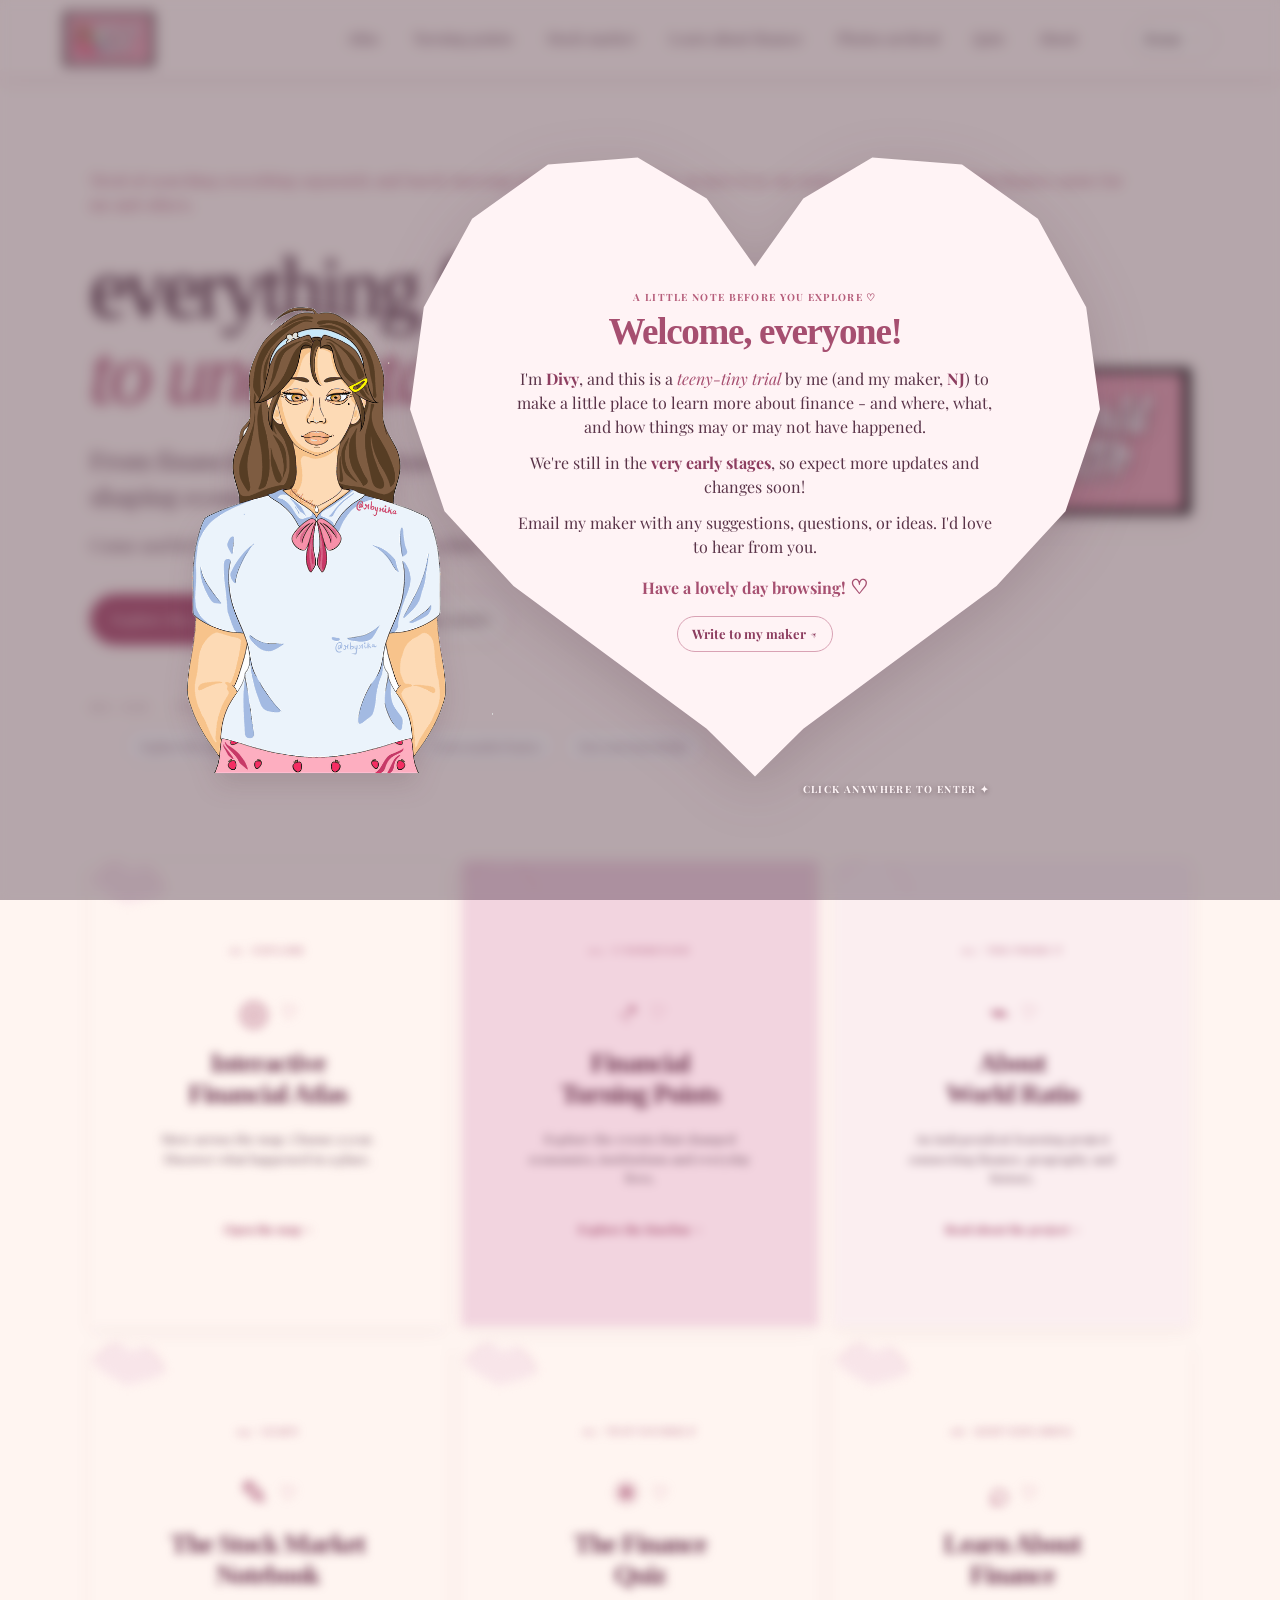
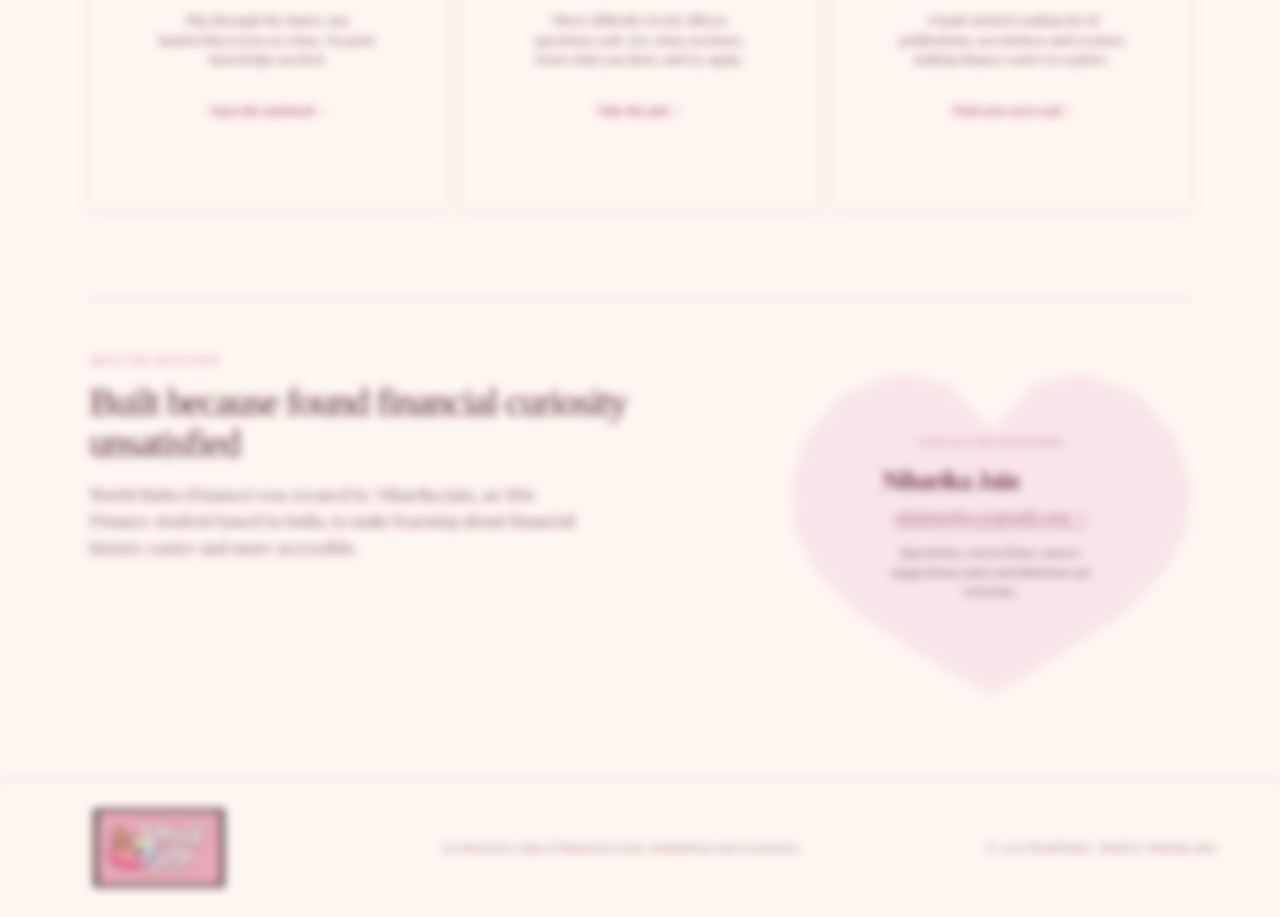
==== index.html @ c223e651 "Refresh cached archive and notebook page-turn assets" ====
<!DOCTYPE html>
<html lang="en">
<head>
  <meta charset="UTF-8">
  <meta name="viewport" content="width=device-width, initial-scale=1.0">
  <meta name="theme-color" content="#F5DDE1">
  <meta name="description" content="World Ratio: everything finance, to understand better.">
  <title>World Ratio | Everything finance, to understand better</title>
  <link rel="preconnect" href="https://fonts.googleapis.com">
  <link href="https://fonts.googleapis.com/css2?family=Playfair+Display:wght@500;600;700&display=swap" rel="stylesheet">
  <link href="https://fonts.googleapis.com/css2?family=Caveat:wght@500;600;700&family=Patrick+Hand&display=swap" rel="stylesheet">
  <link rel="preconnect" href="https://fonts.gstatic.com" crossorigin>
  <link rel="preconnect" href="https://unpkg.com">
  <link rel="preconnect" href="https://{s}.basemaps.cartocdn.com">
  <link rel="stylesheet" href="https://unpkg.com/leaflet@1.9.4/dist/leaflet.css" integrity="sha256-p4NxAoJBhIIN+hmNHrzRCf9tD/miZyoHS5obTRR9BMY=" crossorigin="">
  <link rel="stylesheet" href="css/style.css?v=photo-album-expanded-flip-2">
</head>
<body>

  <div id="divy-welcome" class="divy-welcome" role="dialog" aria-modal="true" aria-label="Welcome to World Ratio">
    <div class="divy-welcome-inner">
      <img class="divy-character" src="assets/divy-welcome-small.png" alt="Divy, the illustrated guide to World Ratio">
      <div class="divy-heart">
        <div class="divy-message">
          <span class="divy-kicker">A LITTLE NOTE BEFORE YOU EXPLORE ♡</span>
          <h2>Welcome, everyone!</h2>
          <p>I'm <strong>Divy</strong>, and this is a <em>teeny-tiny trial</em> by me (and my maker, <strong>NJ</strong>) to make a little place to learn more about finance  -  and where, what, and how things may or may not have happened.</p>
          <p>We're still in the <strong>very early stages</strong>, so expect more updates and changes soon!</p>
          <p>Email my maker with any suggestions, questions, or ideas. I'd love to hear from you.</p>
          <p class="divy-signoff">Have a lovely day browsing! <span>♡</span></p>
          <a class="divy-email" href="mailto:njainn0810@gmail.com">Write to my maker ↗</a>
        </div>
      </div>
      <span class="divy-dismiss-hint">CLICK ANYWHERE TO ENTER ✦</span>
    </div>
  </div>
  <script>
    // Install this before the main application script so the welcome screen
    // remains dismissible even if another page script fails.
    (function () {
      var layer = document.getElementById("divy-welcome");
      if (!layer) return;
      document.body.classList.add("divy-is-welcoming");
      function dismissWelcome(event) {
        var activeLayer = document.getElementById("divy-welcome");
        if (!activeLayer) {
          document.removeEventListener("click", dismissWelcome, true);
          return;
        }
        if (event && event.target && event.target.closest && event.target.closest(".divy-email")) return;
        document.body.classList.remove("divy-is-welcoming");
        activeLayer.remove();
        document.removeEventListener("click", dismissWelcome, true);
      }
      document.addEventListener("click", dismissWelcome, true);
      document.addEventListener("keydown", function (event) {
        if (event.key === "Escape") dismissWelcome(event);
      }, true);

    })();
  </script>

  <header class="site-header">
    <a class="wordmark" href="#home" aria-label="World Ratio home"><img src="assets/world-ratio-logo-horizontal.jpg" alt="World Ratio"></a>
    <nav class="top-nav" aria-label="Main navigation">
      <a href="#atlas" data-nav="atlas">Atlas</a>
      <a href="#turning-points" data-nav="turning-points">Turning points</a>
      <a href="#stock-market" data-nav="stock-market">Stock market</a>
      <a href="#learn-finance" data-nav="learn-finance">Learn about finance</a>
      <a href="#photos-archival" data-nav="photos-archival">Photos archival</a>
      <a href="#quiz" data-nav="quiz">Quiz</a>
      <a href="#about" data-nav="about">About</a>
    </nav>
    <a class="header-home" href="#home">Home <span aria-hidden="true">↗</span></a>
  </header>

  <main>
    <section id="home" class="view active home-view">
      <div class="hero">
        <div class="hero-kicker">Tired of searching everything separately and barely knowing anything about finance, so here it is: my teeny tiny attempt at making finance easier for me and others.</div>
        <h1 class="hero-title">everything finance,<br><em>to understand better</em></h1>
        <p class="hero-subtitle">From financial history and markets to concepts, institutions and the forces shaping economies.</p>
        <p class="hero-copy">Come and let's see some finance, and learn a little bit about it (it's fun, trust me).</p>
        <div class="hero-sticker" aria-hidden="true">
          <img src="assets/world-ratio-logo-horizontal.jpg" alt="World Ratio">
        </div>
        <div class="hero-actions">
          <a class="button button-primary" href="#atlas">Explore the atlas <span>→</span></a>
          <a class="button button-outline" href="#turning-points">Learn about turning points</a>
        </div>
        <div class="hero-footnote">1973 - 2026 <span>·</span> A living research project</div><nav class="section-jump-nav home-jump-nav" aria-label="Quick explore"><a href="#atlas">Explore the map</a><a href="#turning-points">Financial turning points</a><a href="#stock-market">Learn market basics</a><a href="#quiz">Test your knowledge</a></nav>
      </div>

      <div class="home-grid">
        <a class="feature-card feature-atlas" href="#atlas">
          <div class="feature-number">01 / EXPLORE</div>
          <div class="feature-icon">◎</div>
          <h2>Interactive<br>Financial Atlas</h2>
          <p>Move across the map. Choose a year. Discover what happened in a place.</p>
          <span class="feature-link">Open the map ↗</span>
        </a>
        <a class="feature-card feature-turning" href="#turning-points">
          <div class="feature-number">02 / UNDERSTAND</div>
          <div class="feature-icon">↗</div>
          <h2>Financial<br>Turning Points</h2>
          <p>Explore the events that changed economies, institutions and everyday lives.</p>
          <span class="feature-link">Explore the timeline ↗</span>
        </a>
        <a class="feature-card feature-about" href="#about">
          <div class="feature-number">03 / THE PROJECT</div>
          <div class="feature-icon">⌁</div>
          <h2>About<br>World Ratio</h2>
          <p>An independent learning project connecting finance, geography and history.</p>
          <span class="feature-link">Read about the project ↗</span>
        </a>
        <a class="feature-card feature-notebook" href="#stock-market">
          <div class="feature-number">04 / LEARN</div>
          <div class="feature-icon">✎</div>
          <h2>The Stock Market<br>Notebook</h2>
          <p>Flip through the basics, one handwritten term at a time. No prior knowledge needed.</p>
          <span class="feature-link">Open the notebook ↗</span>
        </a>
        <a class="feature-card feature-quiz" href="#quiz">
          <div class="feature-number">05 / TEST YOURSELF</div>
          <div class="feature-icon">✳</div>
          <h2>The Finance<br>Quiz</h2>
          <p>Three difficulty levels, fifteen questions each. See what you know, learn what you don't, and try again.</p>
          <span class="feature-link">Take the quiz ↗</span>
        </a>
        <a class="feature-card feature-learning" href="#learn-finance">
          <div class="feature-number">06 / KEEP EXPLORING</div>
          <div class="feature-icon">⌕</div>
          <h2>Learn About<br>Finance</h2>
          <p>A hand-picked reading list of publications, newsletters and creators making finance easier to explore.</p>
          <span class="feature-link">Find your next read ↗</span>
        </a>
      </div>
      <section class="home-bottom">
        <div>
          <div class="eyebrow">ABOUT THE DEVELOPER</div>
          <h2>Built because found financial curiosity unsatisfied</h2>
          <p>World Ratio (Finance) was created by Niharika Jain, an MSc Finance student based in India, to make learning about financial history easier and more accessible.</p>
        </div>
        <div class="contact-card">
          <div class="eyebrow">CONTACT THE DEVELOPER</div>
          <h3>Niharika Jain</h3>
          <a href="mailto:njainn0810@gmail.com">njainn0810@gmail.com ↗</a>
          <p>Questions, corrections, source suggestions and contributions are welcome.</p>
        </div>
      </section>
    </section>

    <section id="atlas" class="view atlas-view">
      <div class="page-heading">
        <div>
          <div class="eyebrow">WORLD RATIO / EXPLORE</div>
          <h1>Financial Atlas</h1>
          <p>Choose a year, explore a location and discover its financial history.</p>
        </div>
        <a class="button button-small button-outline" href="#home">← Home</a>
      </div>
      <nav class="section-jump-nav" aria-label="Atlas quick links"><a href="#atlas-map">Interactive map</a><a href="#atlas-timeline">Choose a year</a><a href="#atlas-discoveries">Event records</a></nav>
      <div class="atlas-toolbar" id="atlas-map">
        <form id="location-form" class="location-search">
          <span aria-hidden="true">⌕</span>
          <input id="location-search" type="search" placeholder="Search a city, town or country..." autocomplete="off" aria-label="Search location">
          <button type="submit">Find</button>
        </form>
        <div class="layer-controls">
          <label class="toggle-label"><input type="checkbox" id="events-toggle" checked> Events</label>
          <label class="toggle-label"><input type="checkbox" id="institutions-toggle" checked> Institutions</label>
        </div>
      </div>
      <div class="map-postcard-note">✿ Take a little trip through financial history  -  pick a year, then tap a pin!</div>
      <div class="map-shell">
        <div id="map" role="application" aria-label="Interactive world map"></div>
        <div class="map-legend">
          <span><i class="legend-dot crisis"></i> Crisis / loss</span>
          <span><i class="legend-dot policy"></i> Policy</span>
          <span><i class="legend-dot global"></i> Global event</span>
          <span><i class="legend-dot institution"></i> Institution</span>
        </div>
      </div>
      <div class="timeline-panel" id="atlas-timeline">
        <div class="timeline-top">
          <div><div class="eyebrow">HISTORICAL TIMELINE</div><p class="timeline-hint">Select a year to filter the map and records.</p></div>
          <div class="selected-year" id="selected-year">2008</div>
        </div>
        <input id="year-slider" class="year-slider" type="range" min="1973" max="2026" value="2008" step="1" aria-label="Select year">
        <div class="year-labels"><span>1973</span><span>2000</span><span>2005</span><span>2010</span><span>2015</span><span>2020</span><span>2026</span></div>
        <div class="timeline-actions">
          <button id="previous-year" class="text-button">← Previous</button>
          <button id="next-year" class="text-button">Next →</button>
          <button id="today-year" class="text-button">Jump to 2026</button>
        </div>
      </div>
      <div class="atlas-results" id="atlas-discoveries">
        <div class="results-heading">
          <div><div class="eyebrow">DISCOVERIES</div><h2 id="results-title">Events in 2008</h2></div>
          <select id="category-filter" aria-label="Filter by event category">
            <option value="all">All categories</option>
            <option value="crisis">Crises & losses</option>
            <option value="policy">Government & policy</option>
            <option value="global">Global developments</option>
          </select>
        </div>
        <div id="event-list" class="event-list"></div>
        <div id="location-status" class="location-status">Select a marker or search for a place to explore its records.</div>
      </div>
      <div class="source-note">Map tiles © OpenStreetMap contributors. Historical records are a curated sample, not a complete global database. See sources on each event card.</div>
    </section>

    <section id="turning-points" class="view turning-view">
      <div class="page-heading">
        <div>
          <div class="eyebrow">WORLD RATIO / CONTEXT</div>
          <h1>Financial Turning Points</h1>
          <p>Explore major events through their causes, timelines and human consequences.</p>
        </div>
        <a class="button button-small button-outline" href="#home">← Home</a>
      </div>
      <nav class="section-jump-nav" aria-label="Turning points quick links"><a href="#turning-filters">Filter by country and year</a><a href="#turning-list">Browse studies</a></nav>
      <div class="turning-intro"><span class="turning-doodle" aria-hidden="true">✿</span>
        <p>Financial history is not just a sequence of market movements. It is also a history of institutions, public policy, livelihoods and the decisions that shape everyday life.</p>
        <span class="turning-count" id="turning-count"> -  curated studies</span>
      </div>
      <div class="turning-filters" id="turning-filters" aria-label="Filter turning points">
        <label for="turning-country">Country</label>
        <select id="turning-country">
          <option value="all">All countries</option>
        </select>
        <label for="turning-year">Year</label>
        <select id="turning-year" disabled>
          <option value="all">All years</option>
        </select>
        <button id="clear-turning-filters" class="text-button" type="button">Clear filters</button>
      </div>
      <div id="turning-list" class="turning-list"></div>
      <div id="turning-detail" class="turning-detail" hidden></div>
      <div class="source-note">Each study links to primary or institutional sources. Human-impact claims are qualified and should be expanded only when location-specific evidence is available.</div>
    </section>


    <section id="stock-market" class="view stock-view">
      <div class="page-heading">
        <div><div class="eyebrow">WORLD RATIO / THE LEARNING DESK</div><h1>Learn about the stock market</h1><p>A little notebook for big financial words. Start anywhere, look things up, and take your time.</p></div>
        <a class="button button-small button-outline" href="#home">← Home</a>
      </div>
<nav class="notebook-jump-nav" aria-label="Stock market notebook sections"><a href="#notebook-desk">Notebook &amp; search</a><a href="#notebook-categories">Learn by category</a><a href="#investment-strategies">Investment strategies</a><a href="#formula-corner">Formula calculator</a><a href="#market-misconceptions">Common misconceptions</a></nav>
      <div class="notebook-search-wrap" id="notebook-desk">
        <label class="eyebrow" for="stock-term-search">LOOKING FOR A WORD?</label>
        <div class="notebook-search"><span aria-hidden="true">⌕</span><input id="stock-term-search" type="search" placeholder="Try “dividend”, “bull market”, “IPO”…" autocomplete="off"><button id="clear-stock-search" type="button" aria-label="Clear search">×</button></div>
        <p id="stock-search-status" class="notebook-search-status">40 terms · alphabetically arranged · 10 terms per page</p>
      </div>
      <section class="notebook-category-section" id="notebook-categories"><div class="eyebrow">PICK A CHAPTER</div><h2>Learn by category</h2><p>Choose a corner of the market and let the notebook sort the terms for you.</p><div class="notebook-category-filters" id="notebook-category-filters"><button class="notebook-category-chip is-active" data-term-category="all" type="button">Everything</button><button class="notebook-category-chip" data-term-category="Valuation" type="button">Valuation</button><button class="notebook-category-chip" data-term-category="Technical Analysis" type="button">Technical Analysis</button><button class="notebook-category-chip" data-term-category="Derivatives" type="button">Derivatives</button><button class="notebook-category-chip" data-term-category="Mutual Funds" type="button">Mutual Funds</button><button class="notebook-category-chip" data-term-category="Bonds" type="button">Bonds</button><button class="notebook-category-chip" data-term-category="Trading Basics" type="button">Trading Basics</button></div></section>
      <div class="notebook-desk">
        <div class="notebook-topline"><span>WORLD RATIO FIELD NOTES</span><span>VOL. 01 · STOCK MARKET BASICS</span></div>
        <div class="notebook-book" aria-label="Interactive stock market glossary">
          <div class="notebook-page notebook-page-left"><div class="notebook-page-head"><span>THE GLOSSARY</span><span id="notebook-page-left-number">01 - 10</span></div><div id="notebook-left-terms" class="notebook-term-list"></div><div class="notebook-page-foot"><span>✿ keep curious</span><span>WORLD RATIO</span></div></div>
          <div class="notebook-spine" aria-hidden="true"><span></span><span></span><span></span><span></span></div>
          <div class="notebook-page notebook-page-right"><div class="notebook-page-head"><span>THE GLOSSARY</span><span id="notebook-page-right-number">11 - 20</span></div><div id="notebook-right-terms" class="notebook-term-list"></div><div class="notebook-page-foot"><span>✎ notes from the desk</span><span id="notebook-page-count">PAGE 01</span></div></div>
        </div>
        <div class="notebook-controls"><button id="notebook-prev" type="button" disabled>← Previous spread</button><span id="notebook-spread-status">SPREAD 1 OF 3</span><button id="notebook-next" type="button">Next spread →</button></div>
        <p class="notebook-instruction">Tap any handwritten term to open its meaning, see how it shows up in real life, and follow a reading link if you want to go deeper.</p>
      </div>
      <section class="strategy-section" id="investment-strategies">
        <div class="strategy-heading"><div class="eyebrow">AFTER THE BASICS</div><h2>A few ways people approach investing</h2><p>These are educational frameworks to help explain how investors think. They are not instructions or guaranteed outcomes.</p></div><div class="strategy-disclaimer strategy-disclaimer-prominent"><strong>IMPORTANT:</strong> This section is for information and learning only. It is not actual financial or investment advice, nor a recommendation to buy or sell any security. Suitability depends on individual goals, circumstances, time horizon and ability to bear losses.</div>
        <div class="strategy-notes">
          <article class="strategy-note"><span class="strategy-number">01</span><span class="strategy-doodle">↗</span><h3>Buy and hold</h3><p>Investors buy an asset with a long-term view and hold through shorter market swings, usually because they believe its value can grow over time.</p><p class="strategy-example"><strong>Real-life example:</strong> A learner studies a listed company, its sales, debt, competition and profits. They track its annual reports over several years instead of reacting to every daily price move, while reassessing if the business changes.</p><p class="strategy-caution"><strong>Keep in mind:</strong> Long holding periods do not remove the risk of loss. The business and your reasons for owning it still matter.</p></article>
          <article class="strategy-note"><span class="strategy-number">02</span><span class="strategy-doodle">◌</span><h3>Rupee-cost averaging</h3><p>A fixed amount is invested at regular intervals. When prices are lower, the same amount buys more units; when prices are higher, it buys fewer.</p><p class="strategy-example"><strong>Real-life example:</strong> If a person invests ₹1,000 monthly, a unit price of ₹100 buys 10 units, while a price of ₹80 buys 12.5 units. The same amount buys fewer units when the price rises. This changes the average purchase cost but does not guarantee a positive return.</p><p class="strategy-caution"><strong>Keep in mind:</strong> It can support disciplined investing, but it does not guarantee a profit or protect against falling markets.</p></article>
          <article class="strategy-note"><span class="strategy-number">03</span><span class="strategy-doodle">✿</span><h3>Diversification</h3><p>Money is spread across different companies, sectors or asset types so the outcome does not depend on just one holding.</p><p class="strategy-example"><strong>Real-life example:</strong> A learner compares a hypothetical mix of shares from unrelated industries, bonds and cash. A problem in one company may have less influence than it would in a portfolio holding only that company and its close competitors.</p><p class="strategy-caution"><strong>Keep in mind:</strong> Diversification can reduce concentration risk, but it cannot eliminate market risk.</p></article>
          <article class="strategy-note"><span class="strategy-number">04</span><span class="strategy-doodle">⌕</span><h3>Value investing</h3><p>Investors look for securities they believe are priced below a reasonable estimate of their underlying worth, based on research and assumptions.</p><p class="strategy-example"><strong>Real-life example:</strong> Two shares both trade at ₹100. One company has steady cash flow and manageable debt; the other has falling sales and heavy borrowing. A learner studies the businesses and their financial statements rather than assuming the same share price means the same value.</p><p class="strategy-caution"><strong>Keep in mind:</strong> An apparently cheap stock may be cheap for a reason. Valuation is uncertain and requires careful analysis.</p></article>
          <article class="strategy-note"><span class="strategy-number">05</span><span class="strategy-doodle">◎</span><h3>Growth investing</h3><p><strong>What it means:</strong> Focusing on businesses whose sales, earnings or cash flows are expected to grow faster than average. Investors may accept a higher current valuation because they expect future performance to justify it.</p><p><strong>In simple terms:</strong> You are thinking about what a business could become, not just what it earns today. But expectations can be too optimistic, and a promising company can still be overpriced.</p><p class="strategy-example"><strong>Real-life example:</strong> A learner studies a software company expanding into new markets. They look beyond revenue growth to customer retention, competition, costs and whether the company is turning growth into cash.</p><p class="strategy-caution"><strong>Risks:</strong> Growth can slow, competition can increase and high valuations can fall sharply when expectations change.</p></article>
          <article class="strategy-note"><span class="strategy-number">06</span><span class="strategy-doodle">⌘</span><h3>Index investing</h3><p><strong>What it means:</strong> Using a fund designed to track a published market index instead of selecting individual shares. The fund aims to follow the index performance, before fees and tracking differences.</p><p><strong>In simple terms:</strong> Rather than trying to guess which one company will do best, this approach gives exposure to a basket of companies represented by an index.</p><p class="strategy-example"><strong>Real-life example:</strong> A NIFTY 50 index fund aims to track a selected group of large, liquid Indian companies. A learner can examine its costs, tracking difference and index rules to understand its exposure.</p><p class="strategy-caution"><strong>Risks:</strong> An index fund still falls when the market segment it tracks falls. Different indices carry different concentrations and risks.</p></article>
          <article class="strategy-note"><span class="strategy-number">07</span><span class="strategy-doodle">◷</span><h3>Asset allocation and rebalancing</h3><p><strong>What it means:</strong> Asset allocation is how a portfolio is divided among groups such as shares, bonds and cash. Rebalancing means reviewing and adjusting those proportions when market movements cause them to drift.</p><p><strong>In simple terms:</strong> If shares rise much faster than bonds, shares may become a much larger part of the portfolio than originally planned. Rebalancing is a way of checking whether that changed mix still matches the intended risk level.</p><p class="strategy-example"><strong>Real-life example:</strong> A hypothetical portfolio starts with 50% shares and 50% bonds. After a strong equity period it becomes 65% shares and 35% bonds. A learner would consider the original plan, transaction costs and possible taxes before any adjustment.</p><p class="strategy-caution"><strong>Risks:</strong> There is no universally correct mix. Rebalancing can create costs and may involve selling assets that have recently risen.</p></article>
          <article class="strategy-note"><span class="strategy-number">08</span><span class="strategy-doodle">▤</span><h3>Income investing</h3><p><strong>What it means:</strong> Focusing on investments that may generate cash income, such as dividends from shares or interest from bonds. The amount and reliability depend on the issuer and the instrument terms.</p><p><strong>In simple terms:</strong> Some investors pay attention to the cash an investment might distribute, not only whether its market price increases. But dividends can be reduced and bond issuers can miss payments.</p><p class="strategy-example"><strong>Real-life example:</strong> A learner compares two bonds by looking at coupon payments, maturity dates, credit quality and market prices. They also ask whether the quoted yield compensates for missed-payment and price risks.</p><p class="strategy-caution"><strong>Risks:</strong> A high yield can signal higher risk. Income is not guaranteed, and the investment market value can fall.</p></article>
        </div>
        <p class="strategy-disclaimer">Learning material only  -  not personal investment advice or a recommendation to buy or sell any security.</p>
      </section>
      <section class="notebook-formula-section" id="formula-corner"><div class="strategy-heading"><div class="eyebrow">THE NUMBERS, WITHOUT THE INTIMIDATION</div><h2>Formula corner</h2><p>Change the numbers to see how these financial measures work. These are learning examples, not investment signals.</p></div><div class="notebook-formula-grid">
<article class="notebook-formula-card" data-calculator="pe"><span>VALUATION</span><h3>P/E ratio</h3><p>Share price ÷ earnings per share</p><div class="formula-inputs"><label>Share price (₹)<input type="number" min="0" step="any" data-field="price" value="300"></label><label>EPS (₹)<input type="number" min="0.01" step="any" data-field="eps" value="15"></label></div><output>20.00×</output><details class="formula-explanation"><summary>Learn more about this ratio</summary><section><strong>WHAT THIS RESULT MEANS</strong><p class="formula-meaning"></p></section><section><strong>WHY THESE NUMBERS ARE USED</strong><p class="formula-why"></p></section></details><small>How much the market pays for each rupee of earnings.</small></article>
<article class="notebook-formula-card" data-calculator="pb"><span>VALUATION</span><h3>P/B ratio</h3><p>Market price ÷ book value per share</p><div class="formula-inputs"><label>Market price (₹)<input type="number" min="0" step="any" data-field="price" value="240"></label><label>Book value/share (₹)<input type="number" min="0.01" step="any" data-field="book" value="120"></label></div><output>2.00×</output><details class="formula-explanation"><summary>Learn more about this ratio</summary><section><strong>WHAT THIS RESULT MEANS</strong><p class="formula-meaning"></p></section><section><strong>WHY THESE NUMBERS ARE USED</strong><p class="formula-why"></p></section></details><small>Compares market price with accounting book value.</small></article>
<article class="notebook-formula-card" data-calculator="roe"><span>PROFITABILITY</span><h3>Return on equity (ROE)</h3><p>Net income ÷ shareholders' equity × 100</p><div class="formula-inputs"><label>Net income (₹)<input type="number" min="0" step="any" data-field="income" value="20"></label><label>Shareholders' equity (₹)<input type="number" min="0.01" step="any" data-field="equity" value="100"></label></div><output>20.00%</output><details class="formula-explanation"><summary>Learn more about this ratio</summary><section><strong>WHAT THIS RESULT MEANS</strong><p class="formula-meaning"></p></section><section><strong>WHY THESE NUMBERS ARE USED</strong><p class="formula-why"></p></section></details><small>Profit generated relative to shareholders' funds.</small></article>
<article class="notebook-formula-card" data-calculator="eps"><span>PROFITABILITY</span><h3>Earnings per share (EPS)</h3><p>Profit available to ordinary shareholders ÷ weighted average shares</p><div class="formula-inputs"><label>Profit (₹ crore)<input type="number" min="0" step="any" data-field="income" value="100"></label><label>Shares (crore)<input type="number" min="0.01" step="any" data-field="shares" value="10"></label></div><output>₹10.00</output><details class="formula-explanation"><summary>Learn more about this ratio</summary><section><strong>WHAT THIS RESULT MEANS</strong><p class="formula-meaning"></p></section><section><strong>WHY THESE NUMBERS ARE USED</strong><p class="formula-why"></p></section></details><small>A per-share measure of company earnings.</small></article>
<article class="notebook-formula-card" data-calculator="cagr"><span>GROWTH</span><h3>Compound annual growth rate</h3><p>(Ending value ÷ starting value) raised to 1 / years, minus 1</p><div class="formula-inputs"><label>Starting value (₹)<input type="number" min="0.01" step="any" data-field="start" value="100000"></label><label>Ending value (₹)<input type="number" min="0.01" step="any" data-field="end" value="133100"></label><label>Years<input type="number" min="0.01" step="any" data-field="years" value="3"></label></div><output>10.00%</output><details class="formula-explanation"><summary>Learn more about this ratio</summary><section><strong>WHAT THIS RESULT MEANS</strong><p class="formula-meaning"></p></section><section><strong>WHY THESE NUMBERS ARE USED</strong><p class="formula-why"></p></section></details><small>Turns uneven multi-year growth into an annualised rate.</small></article>
<article class="notebook-formula-card" data-calculator="ytm"><span>FIXED INCOME</span><h3>Approximate YTM</h3><p>[Annual coupon + (face value − price) ÷ years] ÷ average of face value and price</p><div class="formula-inputs"><label>Face value (₹)<input type="number" min="0.01" step="any" data-field="face" value="1000"></label><label>Market price (₹)<input type="number" min="0.01" step="any" data-field="price" value="950"></label><label>Annual coupon (₹)<input type="number" min="0" step="any" data-field="coupon" value="80"></label><label>Years to maturity<input type="number" min="0.01" step="any" data-field="years" value="5"></label></div><output>9.23%</output><details class="formula-explanation"><summary>Learn more about this ratio</summary><section><strong>WHAT THIS RESULT MEANS</strong><p class="formula-meaning"></p></section><section><strong>WHY THESE NUMBERS ARE USED</strong><p class="formula-why"></p></section></details><small>This is an approximation. Exact YTM solves for the rate that discounts all promised cash flows to the bond's price.</small></article></div><p class="strategy-disclaimer">Simplified educational illustrations; actual calculations may depend on accounting, tax, timing and market conventions.</p></section>
<section class="notebook-misconceptions" id="market-misconceptions"><div class="strategy-heading"><div class="eyebrow">LET'S CLEAR THE AIR</div><h2>Common market misconceptions</h2><p>Things that sound convincing in a group chat, but need a little more context.</p></div><div class="misconception-grid">
<article class="misconception-card"><span>01 / VALUATION</span><h3>“A low P/E means a stock is undervalued.”</h3><p><strong>Not necessarily.</strong> A low P/E can reflect weak growth expectations, falling profits, high business risk or temporarily high earnings. Compare companies in context and examine the quality and sustainability of earnings.</p></article>
<article class="misconception-card"><span>02 / DIVIDENDS</span><h3>“A high dividend yield is always better.”</h3><p><strong>Not always.</strong> Yield can look high because the share price has fallen sharply. Dividends can also be reduced or stopped. Check cash flow, payout sustainability, debt and why the price has moved.</p></article>
<article class="misconception-card"><span>03 / PRICE</span><h3>“A ₹50 share is cheaper than a ₹2,000 share.”</h3><p><strong>Price alone tells you little.</strong> The number of shares, earnings, assets and growth prospects matter. Valuation ratios and market capitalisation give more context than comparing share prices in isolation.</p></article>
<article class="misconception-card"><span>04 / RISK</span><h3>“A famous, large company is a safe investment.”</h3><p><strong>Size is no safety guarantee.</strong> Established companies can face disruption, debt stress, poor decisions and falling valuations. Every equity investment carries risk, including loss of capital.</p></article>
<article class="misconception-card"><span>05 / DIVERSIFICATION</span><h3>“Owning many stocks automatically means I'm diversified.”</h3><p><strong>Not if they behave alike.</strong> Many companies in one sector can still create concentration. Consider sector, asset-class, geography and underlying risk exposures - not just the number of holdings.</p></article>
<article class="misconception-card"><span>06 / TECHNICALS</span><h3>“An RSI below 30 means a share must bounce.”</h3><p><strong>It is not a promise.</strong> RSI below 30 is commonly called oversold, but a price can remain weak or fall further. Indicators help interpret price behaviour; they are not guarantees or standalone buy signals.</p></article>
<article class="misconception-card"><span>07 / TIMING</span><h3>“You only make money when prices go up.”</h3><p><strong>It depends on the instrument and strategy.</strong> Investors may receive dividends or bond income, and some strategies can benefit from falling prices. Each approach has distinct risks, costs and rules.</p></article>
<article class="misconception-card"><span>08 / RETURNS</span><h3>“Past returns tell me what I'll earn next year.”</h3><p><strong>Past performance is not a forecast.</strong> Market conditions, valuations, business results and rates change. Historical returns offer context, not a promise of future performance.</p></article>
</div></section>
    </section>

    <section id="quiz" class="view quiz-view">
      <div class="quiz-page-shell">
        <div class="quiz-kicker">WORLD RATIO / A LITTLE BRAIN GYM</div>
        <div class="quiz-title-row">
          <div>
            <h1>Think you know finance?</h1>
            <p class="quiz-lede">Let's quiz it. ;) From money moments around the world to the markets that move them  -  how much do you really know?</p>
          </div>
          <span class="quiz-doodle" aria-hidden="true">✳ ♡ ✳</span>
        </div>
        <div id="quiz-intro" class="quiz-panel">
          <div class="quiz-intro-note">PICK YOUR LEVEL, SMARTY PANTS ✎</div>
          <p class="quiz-intro-copy">Three levels. Fifteen questions each. A little world finance, a little brain workout, and absolutely no help from your group chat.</p>
          <div class="quiz-mode-grid">
            <button class="quiz-mode-card quiz-easy" type="button" data-quiz-mode="easy">
              <span class="quiz-mode-number">01 / WARM UP</span><span class="quiz-mode-emoji">☁</span><strong>Easy</strong><span>Let's get the money basics sorted.</span><em>15 questions · Beginner</em><b>I'm in ↗</b>
            </button>
            <button class="quiz-mode-card quiz-medium" type="button" data-quiz-mode="medium">
              <span class="quiz-mode-number">02 / THINK A LITTLE</span><span class="quiz-mode-emoji">♡</span><strong>Medium</strong><span>Some history, some markets, some thinking.</span><em>15 questions · Intermediate</em><b>Challenge me ↗</b>
            </button>
            <button class="quiz-mode-card quiz-hard" type="button" data-quiz-mode="hard">
              <span class="quiz-mode-number">03 / BIG BRAIN ENERGY</span><span class="quiz-mode-emoji">♠</span><strong>Hard</strong><span>For the ones who read the footnotes.</span><em>15 questions · Advanced</em><b>Bring it on ↗</b>
            </button>
          </div>
          <p class="quiz-share-nudge">Know someone who claims to know everything about money? Oh, we have a little test for them.</p>
        </div>

        <div id="quiz-play" class="quiz-panel quiz-play-panel" hidden>
          <div class="quiz-play-top"><span id="quiz-level-label">Easy mode</span><span id="quiz-question-count">QUESTION 01 / 15</span></div>
          <div class="quiz-progress-track"><div id="quiz-progress-fill" class="quiz-progress-fill"></div></div>
          <div class="quiz-question-paper">
            <div class="quiz-question-kicker">A QUESTION FOR YOUR FINANCIAL BRAIN</div>
            <h2 id="quiz-question"></h2>
            <div id="quiz-options" class="quiz-options"></div>
            <div id="quiz-feedback" class="quiz-feedback" hidden><strong id="quiz-feedback-title"></strong><p id="quiz-feedback-copy"></p></div>
            <button id="quiz-next" class="button button-primary quiz-next" type="button" hidden>Next question →</button>
          </div>
          <button id="quiz-exit" class="quiz-text-button" type="button">← Leave quiz</button>
        </div>

        <div id="quiz-result" class="quiz-panel quiz-result-panel" hidden>
          <div class="quiz-result-sparkle">✳ A LITTLE RESULT FOR YOU ✳</div>
          <div id="quiz-score-mode" class="quiz-result-mode">EASY FINANCE QUIZ</div>
          <div id="quiz-score" class="quiz-score">15/15</div>
          <h2 id="quiz-score-comment" class="quiz-score-comment"></h2>
          <p id="quiz-score-detail" class="quiz-score-detail"></p>
          <div class="quiz-result-actions">
            <button id="quiz-download" class="button button-primary" type="button">Download my score card ↓</button>
            <button id="quiz-copy-link" class="button button-outline" type="button">Copy quiz link ↗</button>
            <button id="quiz-again" class="button button-small button-outline" type="button">Try another level</button>
          </div>
          <p id="quiz-link-status" class="quiz-link-status" aria-live="polite"></p>
          <section class="quiz-review-section" aria-labelledby="quiz-review-heading">
            <div class="quiz-review-heading-row"><div><div class="quiz-result-sparkle">THE LEARNING BIT ✎</div><h2 id="quiz-review-heading">See your answers, right or wrong.</h2><p>Every question, your choice, the correct answer and a little explanation to take away.</p></div></div>
            <div id="quiz-review-list" class="quiz-review-list"></div>
          </section>
          <p class="quiz-challenge-line">Send this to your friends. See who in your group should actually handle the finances. ;) </p>
        </div>
        <div class="quiz-footer-note">A playful learning quiz by World Ratio. No financial advice, no real money at stake  -  just bragging rights.</div>
      </div>
    </section>

    <section id="learn-finance" class="view learn-finance-view">
      <div class="page-heading">
        <div><div class="eyebrow">WORLD RATIO / THE READING LIST</div><h1>Learn about finance</h1><p>A little directory of publications, newsletters and creators worth exploring.</p></div>
        <a class="button button-small button-outline" href="#home">← Home</a>
      </div>
      <nav class="section-jump-nav" aria-label="Finance learning quick links"><a href="#finance-publications">Browse publications</a><a href="#stock-market">Stock market notebook</a><a href="#quiz">Take the quiz</a></nav>
      <div class="learning-intro">
        <p>Finance is a big subject, and there is no single way to learn it. This is a growing reading list of people and publications that explain markets, money, businesses, economics and investing in different ways. Find a voice or format that works for you.</p>
        <span>Curated for learning · Not investment recommendations</span>
      </div>
      <section class="finance-publications" id="finance-publications">
        <div class="eyebrow">THE READING LIST</div>
        <h2>Good things to read, watch and follow.</h2>
        <div class="finance-publication-grid">
          <article class="finance-publication-card"><span class="publication-type">SUBSTACK / MARKETS &amp; ECONOMY</span><h3>Markets by Zerodha</h3><p>Market developments explained with context: the why and how behind movements in markets, business and the economy, rather than just the daily headlines.</p><a href="https://substack.com/@zerodhaonline" target="_blank" rel="noopener noreferrer">Explore the publication ↗</a></article>
          <article class="finance-publication-card"><span class="publication-type">INSTAGRAM / FINANCIAL LITERACY</span><h3>Financial Hot Girl</h3><p>Financial literacy through the lens of mental, physical and financial habits, with an accessible, personality-led approach to building a healthier relationship with money.</p><a href="https://www.instagram.com/financialhotgirl/" target="_blank" rel="noopener noreferrer">Visit Instagram ↗</a></article>
          <article class="finance-publication-card"><span class="publication-type">INSTAGRAM / BUSINESS &amp; COMMERCE</span><h3>CaffeinatedCommerce</h3><p>An independent student publication using research-based articles to make commercial subjects like marketing, business and economics easier to understand and more engaging.</p><a href="https://caffeinatedcommerce.carrd.co" target="_blank" rel="noopener noreferrer">Visit the publication ↗</a></article>
          <article class="finance-publication-card"><span class="publication-type">NEWSLETTER / BUSINESS &amp; TECH</span><h3>Filter Coffee HQ</h3><p>Bite-sized, easy-to-read business and technology news, with a focus on making useful insights digestible for young readers and everyday investors.</p><a href="https://www.filtercoffee.co/" target="_blank" rel="noopener noreferrer">Visit Filter Coffee ↗</a></article>
          <article class="finance-publication-card"><span class="publication-type">SUBSTACK / INVESTING</span><h3>The Dalal Street</h3><p>A personal investing publication sharing thoughts on long-term business ownership, investing principles, company research and market developments.</p><a href="https://thedalalstreet.substack.com/" target="_blank" rel="noopener noreferrer">Read on Substack ↗</a></article>
          <article class="finance-publication-card"><span class="publication-type">MAGAZINE / EQUITY RESEARCH</span><h3>Dalal Street Investment Journal</h3><p>An established Indian investment magazine covering equity research, market trends, stock ideas and investor education through print and digital editions.</p><a href="https://www.dsij.in/" target="_blank" rel="noopener noreferrer">Visit DSIJ ↗</a></article>
          <article class="finance-publication-card"><span class="publication-type">NEWSLETTER / MARKETS &amp; ECONOMY</span><h3>The Daily Brief by Zerodha</h3><p>A daily, in-depth briefing on Indian markets, business and the global economic landscape, designed to explain what happened and why it matters.</p><a href="https://thedailybrief.zerodha.com/" target="_blank" rel="noopener noreferrer">Read The Daily Brief ↗</a></article>
          <article class="finance-publication-card"><span class="publication-type">SUBSTACK / DATA &amp; ECONOMICS</span><h3>Points &amp; Figures by Zerodha</h3><p>Stories about finance, markets and the economy told through data, charts and visualisations, making complex developments easier to understand.</p><a href="https://pointsandfigures.substack.com/" target="_blank" rel="noopener noreferrer">Explore the publication ↗</a></article>
          <article class="finance-publication-card"><span class="publication-type">EDUCATION / FINANCE BASICS</span><h3>Zerodha Varsity</h3><p>A structured, free learning resource with modules on stock markets, investing, trading, personal finance and market concepts, from beginner to advanced topics.</p><a href="https://zerodha.com/varsity/" target="_blank" rel="noopener noreferrer">Start learning ↗</a></article>
          <article class="finance-publication-card"><span class="publication-type">NEWSLETTER / MACRO &amp; COMPANY RESEARCH</span><h3>Filter Coffee Finance</h3><p>Research-backed writing on the economy, businesses, sectors, policy and overlooked small- and mid-cap companies, with an emphasis on primary sources and charts.</p><a href="https://www.filtercoffeefinance.com/" target="_blank" rel="noopener noreferrer">Read Filter Coffee Finance ↗</a></article>
        </div>
      </section>
      <p class="source-note">External publications are independently produced and may have their own editorial policies, paywalls and disclaimers. World Ratio does not endorse investment recommendations published elsewhere.</p>
    </section>


    <section id="photos-archival" class="view photos-archival-view">
      <div class="page-heading">
        <div><div class="eyebrow">WORLD RATIO / VISUAL ARCHIVE</div><h1>Photos archival</h1><p>Financial history, people, places and art, one picture at a time.</p></div>
        <a class="button button-small button-outline" href="#home">← Home</a>
      </div>
      <div class="archive-page-intro">
        <p>A visual scrapbook of moments and objects that shaped the way money moves through the world. Select any picture to find out why it matters.</p>
        <span>HISTORICAL PHOTOGRAPHS · FINANCIAL FIGURES · PLACES · ART &amp; SCULPTURE</span>
      </div>
      <div class="archive-album-controls" aria-label="Filter photo album by category">
        <button type="button" class="archive-category is-active" data-archive-category="all">All pages</button>
        <button type="button" class="archive-category" data-archive-category="moments">Financial moments</button>
        <button type="button" class="archive-category" data-archive-category="people">People</button>
        <button type="button" class="archive-category" data-archive-category="people-banking">Banking founders</button>
        <button type="button" class="archive-category" data-archive-category="people-investors">Market visionaries</button>
        <button type="button" class="archive-category" data-archive-category="people-policy">Policymakers</button>
        <button type="button" class="archive-category" data-archive-category="people-tech">Tech &amp; crypto</button>
        <button type="button" class="archive-category" data-archive-category="people-theory">Theoretical architects</button>
        <button type="button" class="archive-category" data-archive-category="places">Places</button>
        <button type="button" class="archive-category" data-archive-category="art">Art &amp; sculpture</button>
      </div>
      <div class="archive-album" aria-label="Photo album">
        <div class="archive-album-spread" id="archive-album-spread" aria-live="polite"></div>
        <div class="archive-album-navigation">
          <button type="button" id="archive-prev" class="archive-page-button" disabled>← Previous spread</button>
          <span id="archive-page-count" class="archive-page-count">Spread 1 of 4</span>
          <button type="button" id="archive-next" class="archive-page-button">Next spread →</button>
        </div>
      </div>
      <p class="archive-page-credit">Images are linked from their respective collections and publishers. Select a picture for context and the original source.</p>
    </section>

    <section id="about" class="view about-view">
      <div class="page-heading">
        <div><div class="eyebrow">WORLD RATIO / ABOUT</div><h1>About the project</h1></div>
        <a class="button button-small button-outline" href="#home">← Home</a>
      </div>
      <nav class="section-jump-nav" aria-label="About page quick links"><a href="#atlas">Explore the atlas</a><a href="#turning-points">Financial turning points</a><a href="#stock-market">Stock market notebook</a><a href="#quiz">Take the quiz</a></nav>
      <div class="about-content">
        <div class="about-mark"><img src="assets/world-ratio-logo-horizontal.jpg" alt="World Ratio"></div>
        <div>
          <h2>The financial history of the world, made explorable.</h2>
          <p>"World Ratio (Finance)" is an independent financial-history exploration project developed by an MSc Finance student based in India.</p>
          <p>It was created to make learning about financial history easier, more accessible and more engaging by connecting financial events with the places, institutions and people they have affected.</p>
          <p>From major financial crises and government policies to local economic developments, World Ratio aims to help people understand how financial decisions and events have shaped the world.</p>
          <div class="about-contact"><div class="eyebrow">DEVELOPER</div><strong>Niharika Jain</strong><a href="mailto:njainn0810@gmail.com">njainn0810@gmail.com</a></div>
        </div>
      </div>
      <div class="method-card">
        <div class="eyebrow">RESEARCH PRINCIPLES</div>
        <h2>Evidence before volume.</h2>
        <p>Events are stored as structured records with source links. The initial dataset is intentionally small. An empty location or year means the current sample contains no verified record  -  it does not mean nothing happened there.</p>
        <ul>
          <li>Prefer official reports, regulators, central banks and primary records.</li>
          <li>Use reputable journalism and academic research for context.</li>
          <li>Distinguish facts, estimates, interpretation and causal claims.</li>
          <li>Never invent a financial event to fill a map.</li>
        </ul>
      </div>
    </section>
  </main>

  <footer class="site-footer">
    <a class="footer-brand" href="#home" aria-label="World Ratio home"><img src="assets/world-ratio-logo-horizontal.jpg" alt="World Ratio"></a>
    <p>An interactive atlas of financial events, institutions and economies.</p>
    <div>© <span id="footer-year"></span> World Ratio · Built by Niharika Jain</div>
  </footer>


  <div id="stock-term-modal" class="stock-term-modal" aria-hidden="true">
    <div class="stock-term-backdrop" data-close-stock-term></div>
    <article class="stock-term-card" role="dialog" aria-modal="true" aria-labelledby="stock-term-title">
      <button class="stock-term-close" type="button" data-close-stock-term aria-label="Close explanation">×</button>
      <span class="stock-term-category">FROM THE STOCK MARKET NOTEBOOK</span>
      <h2 class="stock-term-title" id="stock-term-title"></h2>
      <div class="stock-term-section"><span>DEFINITION</span><p class="stock-term-meaning"></p></div>
      <div class="stock-term-section"><span>IN THE SIMPLEST TERMS</span><p class="stock-term-simple"></p></div>
      <div class="stock-term-section"><span>HOW IT SHOWS UP IN REAL LIFE</span><p class="stock-term-real"></p></div>
      <div class="stock-term-related-wrap"><span class="stock-term-related-label">WORDS CONNECTED TO THIS</span><div class="stock-term-related"></div></div>
      <a class="stock-term-more" href="#" target="_blank" rel="noopener">Read a little more ↗</a>
      <p class="stock-term-footnote">A learning note, not a recommendation to trade or invest.</p>
    </article>
  </div>

  <div id="archive-modal" class="archive-modal" aria-hidden="true">
    <div class="archive-modal-backdrop" data-close-archive></div>
    <article class="archive-modal-card" role="dialog" aria-modal="true" aria-labelledby="archive-modal-title">
      <button class="archive-modal-close" type="button" data-close-archive aria-label="Close image details">×</button>
      <img class="archive-modal-image" id="archive-modal-image" src="" alt="">
      <div class="archive-modal-copy"><span class="archive-modal-type" id="archive-modal-type"></span><h2 id="archive-modal-title"></h2><p id="archive-modal-description"></p><a id="archive-modal-source" href="#" target="_blank" rel="noopener noreferrer">View original source ↗</a></div>
    </article>
  </div>

  <div id="event-modal" class="modal" aria-hidden="true">
    <div class="modal-backdrop" data-close-modal></div>
    <article class="modal-card" role="dialog" aria-modal="true" aria-labelledby="modal-title">
      <button class="modal-close" data-close-modal aria-label="Close">×</button>
      <div id="modal-content"></div>
    </article>
  </div>

  <script src="https://unpkg.com/leaflet@1.9.4/dist/leaflet.js" integrity="sha256-20nQCchB9co0qIjJZRGuk2/Z9VM+kNiyxNV1lvTlZBo=" crossorigin=""></script>
  <script src="js/app.js?v=notebook-page-flip-2"></script>
  <script src="js/quiz.js"></script>

  <script>
    (function(){
      const entries={
        "wall-street-1929":{title:"Wall Street after the crash",type:"Financial moment · October 1929",image:"https://commons.wikimedia.org/wiki/Special:FilePath/Crowd_outside_nyse.jpg",alt:"Crowd outside the New York Stock Exchange after the 1929 crash",description:"The Wall Street crash unfolded across several days in October 1929. The Dow fell sharply on Black Monday and Black Tuesday, and the collapse helped usher in the Great Depression. The crowd outside the Exchange became one of the enduring visual records of a market crisis that spread far beyond investors to banks, businesses and households.",source:"https://www.federalreservehistory.org/essays/stock-market-crash-of-1929",sourceName:"Federal Reserve History"},
        "bretton-woods":{title:"The Bretton Woods Conference",type:"Financial moment · July 1944",image:"https://the1991project.com/sites/default/files/2024-12/Bretton-Woods-Conference-July-1944.jpeg",alt:"Delegates at the Bretton Woods Conference",description:"Delegates from 44 nations met at Bretton Woods in 1944 to design a post-war monetary and financial order. Their agreements led to the creation of the International Monetary Fund and the International Bank for Reconstruction and Development, now part of the World Bank Group. The conference helped shape the institutions of the modern international financial system.",source:"https://www.worldbank.org/en/archive/history/exhibits/Bretton-Woods-and-the-Birth-of-the-World-Bank",sourceName:"World Bank"},
        "luca-pacioli":{title:"Luca Pacioli and the art of accounting",type:"Financial figure · 1494",image:"https://centralnumismatica.com/media/magefan_blog/Pacioli.jpg",alt:"Portrait of Luca Pacioli with mathematical instruments",description:"Luca Pacioli did not invent double-entry bookkeeping, but his 1494 book Summa de arithmetica included the first widely circulated printed explanation of the Venetian method. By describing how merchants could record debits and credits systematically, he helped make an important accounting practice accessible to a wider audience. This is why he is often remembered as a father of modern accounting.",source:"https://www.chapman.edu/about/our-home/busts-collection/pacioli.aspx",sourceName:"Chapman University"},
        "john-maynard-keynes":{title:"John Maynard Keynes",type:"Financial figure · 1883-1946",image:"https://cdn.thecollector.com/wp-content/uploads/2021/09/economics-john-maynard-keynes-photo.jpg?quality=55&width=1400",alt:"Portrait of economist John Maynard Keynes",description:"Keynes reshaped modern macroeconomics by arguing that changes in aggregate demand can keep an economy below full employment, and that public policy can help stabilise activity. His ideas became especially influential during the Great Depression and after the Second World War, influencing how governments think about fiscal policy, recessions and recovery.",source:"https://www.britannica.com/money/John-Maynard-Keynes",sourceName:"Encyclopaedia Britannica"},
        "charging-bull":{title:"Charging Bull",type:"Sculpture · New York · 1989",image:"https://cdn.thecrazytourist.com/wp-content/uploads/2020/03/ccimage-shutterstock_189611477.jpg",alt:"Charging Bull sculpture in Manhattan",description:"Artist Arturo Di Modica created Charging Bull after the 1987 stock market crash and installed it near the New York Stock Exchange as an unauthorised gift to the city in December 1989. Its forward-leaning posture came to represent strength, resilience and bullish market optimism. It became one of the best-known public artworks associated with Wall Street.",source:"https://chargingbullnewyork.com/en/history",sourceName:"Charging Bull official history"},
        "fearless-girl":{title:"Fearless Girl",type:"Sculpture · 2017",image:"https://cdn.tripster.com/media/product/gallery/original/Historic_Walking_Tour_of_the_Financial_District_with_tickets_to_the_Fraunces_Tavern_Museum_%2893079%29.jpg",alt:"Fearless Girl sculpture in New York's Financial District",description:"Installed on International Women's Day in 2017, Fearless Girl was commissioned to draw attention to gender diversity in corporate leadership. Its original placement facing Charging Bull created a striking visual conversation about power, representation and who gets to participate in financial decision-making. The sculpture was later moved to a site outside the New York Stock Exchange.",source:"https://www.nyctourism.com/articles/fearless-girl-statue/",sourceName:"NYC Tourism"},
        "eccles-building":{title:"The Federal Reserve's Eccles Building",type:"Financial place · Washington, DC · 1937",image:"https://upload.wikimedia.org/wikipedia/commons/0/04/US_Federal_Reserve_Eccles_Building_1937.jpg",alt:"The Federal Reserve Eccles Building in 1937",description:"Completed in 1937, the Eccles Building is the headquarters of the United States Federal Reserve Board. The institution at this address helps conduct monetary policy, supervise parts of the banking system and support financial stability. The building is an architectural landmark, but it also represents the public institutions behind central banking and the management of money.",source:"https://www.federalreserve.gov/aboutthefed/structure-federal-reserve-board.htm",sourceName:"Board of Governors of the Federal Reserve System"},
        "wall-street-1969":{title:"Wall Street, in another era",type:"Financial place · New York · 1969",image:"https://commons.wikimedia.org/wiki/Special:FilePath/New_York_City_Stock_Exchange_%26_Wall_Street.jpg",alt:"New York Stock Exchange and Wall Street in 1969",description:"Wall Street became a centre of American securities trading as merchants and brokers gathered to exchange shares and bonds. Its history traces the development of organised markets, stock exchanges, financial information and the institutions that connect investors with businesses and governments. The street remains shorthand for the wider financial industry.",source:"https://www.moaf.org/collections/photos-prints",sourceName:"Museum of American Finance"}
      };

      const archivePeople=`jp-morgan|J. P. Morgan|Banking founder|John Pierpont Morgan helped shape modern American corporate finance. His firm reorganised railways, financed major industrial combinations and played a pivotal role in the response to the 1907 financial panic.
mayer-amschel-rothschild|Mayer Amschel Rothschild|Banking founder|Mayer Amschel Rothschild founded the Frankfurt banking house that became the Rothschild dynasty, one of Europe's most influential international banking networks.
amadeo-giannini|Amadeo Giannini|Banking founder|Amadeo Giannini founded the Bank of Italy, later Bank of America, and expanded banking access to ordinary workers, immigrants and small businesses.
marcus-goldman|Marcus Goldman|Banking founder|Marcus Goldman founded the firm that became Goldman Sachs. The business began by arranging commercial paper to help businesses obtain short-term financing.
jp-morgan-jr|John Pierpont Morgan Jr.|Banking founder|J. P. Morgan Jr. led the family banking business after his father's death and helped arrange large-scale financing for the Allied powers during the First World War.
charles-merrill|Charles Merrill|Banking founder|Charles E. Merrill co-founded Merrill Lynch and helped popularise stock-market investing and brokerage services for a broader American public.
henry-lehman|Henry Lehman|Banking founder|Henry Lehman founded the business that grew into Lehman Brothers. What began as a general store in Alabama became a major name in American investment banking.
warren-buffett|Warren Buffett|Market visionary & investor|Warren Buffett is known for a long-term, business-focused approach to investing through Berkshire Hathaway. His shareholder letters made capital allocation and intrinsic value accessible to generations of investors.
benjamin-graham|Benjamin Graham|Market visionary & investor|Benjamin Graham developed influential principles of value investing and securities analysis. The Intelligent Investor and Security Analysis helped establish a disciplined framework for assessing business value and risk.
george-soros|George Soros|Market visionary & investor|George Soros is known for macro investing and the theory of reflexivity. His 1992 trade against sterling became one of the most famous currency-market episodes in modern financial history.
john-bogle|John Bogle|Market visionary & investor|John C. Bogle founded Vanguard and championed low-cost index funds, helping make diversified market exposure available to ordinary long-term investors.
jesse-livermore|Jesse Livermore|Market visionary & investor|Jesse Livermore became famous for speculative trading during the early twentieth century. His career is also remembered as a cautionary story about leverage, speculation and risk.
peter-lynch|Peter Lynch|Market visionary & investor|Peter Lynch managed Fidelity's Magellan Fund and became known for explaining company research in accessible terms, encouraging investors to understand businesses behind stock symbols.
ray-dalio|Ray Dalio|Market visionary & investor|Ray Dalio founded Bridgewater Associates and developed an approach to investing that studies debt cycles, economic forces and portfolio diversification.
rakesh-jhunjhunwala|Rakesh Jhunjhunwala|Market visionary & investor|Rakesh Jhunjhunwala became one of India's best-known individual investors. His career is closely associated with India's expanding equity culture and public markets.
jim-simons|Jim Simons|Market visionary & investor|Jim Simons founded Renaissance Technologies and helped pioneer quantitative investing. His use of mathematics, statistics and computing transformed systematic trading.
alexander-hamilton|Alexander Hamilton|Systemic policymaker & central banker|As the first U.S. Treasury Secretary, Alexander Hamilton established a national financial system, addressed Revolutionary War debts and helped create the First Bank of the United States.
paul-volcker|Paul Volcker|Systemic policymaker & central banker|As Federal Reserve Chair, Paul Volcker led the forceful monetary tightening of the early 1980s to bring down entrenched U.S. inflation, at the cost of a severe recession.
alan-greenspan|Alan Greenspan|Systemic policymaker & central banker|Alan Greenspan chaired the U.S. Federal Reserve from 1987 to 2006, a period marked by major changes in monetary policy, financial markets and debates about asset bubbles.
ben-bernanke|Ben Bernanke|Systemic policymaker & central banker|Ben Bernanke led the Federal Reserve during the 2008 global financial crisis. Emergency lending, asset purchases and policy responses became central to modern crisis management.
manmohan-singh|Manmohan Singh|Systemic policymaker & central banker|As India's Finance Minister in 1991, Manmohan Singh helped lead reforms that opened the economy, reduced licensing controls and changed India's relationship with global trade and capital.
mario-draghi|Mario Draghi|Systemic policymaker & central banker|As European Central Bank President during the euro-area debt crisis, Mario Draghi's 2012 commitment to do 'whatever it takes' became a defining moment for confidence in the euro.
jerome-powell|Jerome Powell|Systemic policymaker & central banker|Jerome Powell has chaired the U.S. Federal Reserve through the pandemic shock and subsequent inflation surge, making interest-rate decisions central to global market attention.
satoshi-nakamoto|Satoshi Nakamoto|Modern tech & crypto disruptor|Satoshi Nakamoto is the pseudonymous creator of Bitcoin. The 2008 white paper and 2009 network launch introduced a peer-to-peer digital currency using blockchain and proof-of-work.
vitalik-buterin|Vitalik Buterin|Modern tech & crypto disruptor|Vitalik Buterin co-founded Ethereum, a blockchain designed to support programmable smart contracts and decentralised applications beyond simple digital payments.
brad-garlinghouse|Brad Garlinghouse|Modern tech & crypto disruptor|Brad Garlinghouse leads Ripple and became a prominent figure in debates about blockchain-based cross-border payments, digital assets and crypto regulation.
brian-armstrong|Brian Armstrong|Modern tech & crypto disruptor|Brian Armstrong co-founded Coinbase, one of the most prominent cryptocurrency exchanges, helping bring digital-asset trading to a mainstream retail audience.
adam-smith|Adam Smith|Theoretical architect|Adam Smith's The Wealth of Nations examined markets, specialisation, prices and economic growth. His work became foundational to classical political economy.
david-ricardo|David Ricardo|Theoretical architect|David Ricardo developed influential theories of comparative advantage, rent, distribution and international trade that shaped classical economics.
milton-friedman|Milton Friedman|Theoretical architect|Milton Friedman was a leading monetarist economist who argued that money supply and monetary policy play a central role in economic fluctuations and inflation.
harry-markowitz|Harry Markowitz|Theoretical architect|Harry Markowitz developed modern portfolio theory, showing how investors can assess risk and return across a portfolio rather than judging each asset in isolation.
fischer-black|Fischer Black|Theoretical architect|Fischer Black co-created the Black-Scholes option-pricing model, a landmark framework that changed derivatives markets and modern financial mathematics.
myron-scholes|Myron Scholes|Theoretical architect|Myron Scholes co-developed the Black-Scholes options-pricing model, helping establish a mathematical foundation for valuing financial derivatives.
robert-c-merton|Robert C. Merton|Theoretical architect|Robert C. Merton extended continuous-time finance and co-developed influential option-pricing theory, helping shape modern risk management and financial engineering.
eugene-fama|Eugene Fama|Theoretical architect|Eugene Fama's research on the efficient-market hypothesis transformed empirical finance and how investors and academics think about information in asset prices.`.split("\n").map(line=>line.split("|"));
      archivePeople.forEach(([id,title,group,description])=>{
        entries[id]={title,type:"Financial figure · "+group,image:"wiki:"+title,alt:"Portrait of "+title,description,source:"https://en.wikipedia.org/wiki/"+encodeURIComponent(title.replace(/ /g,"_")),sourceName:"Wikipedia"};
      });
      const archivePlaces=`wall-street-district|Wall Street|New York, United States|Wall Street became the symbolic centre of U.S. securities markets. Its exchanges, banks and financial institutions finance companies and governments and make the street shorthand for global finance.
dalal-street|Dalal Street|Mumbai, India|Dalal Street is closely associated with the Bombay Stock Exchange and India's organised securities markets. The name is often used as shorthand for the Indian stock market.
square-mile|The Square Mile|City of London, United Kingdom|The City of London, often called the Square Mile, is a historic financial district whose institutions include banks, insurers, exchanges and professional services firms.
canary-wharf|Canary Wharf|London, United Kingdom|Canary Wharf developed from former docklands into a major business district, bringing global banks, financial firms and corporate headquarters to East London.
lujiazui|Lujiazui|Shanghai, China|Lujiazui is Shanghai's prominent financial district in Pudong, known for its skyline and concentration of banks, securities firms and financial institutions.
marunouchi|Marunouchi|Tokyo, Japan|Marunouchi is one of Japan's leading business districts, with major banks and corporate headquarters beside Tokyo Station and the Imperial Palace.
marina-bay-financial-centre|Marina Bay Financial Centre|Singapore|Marina Bay Financial Centre is part of Singapore's modern financial district, bringing banks, investment firms and commercial offices into the Marina Bay area.
nyse-building|New York Stock Exchange Building|New York, United States|The New York Stock Exchange's Broad Street building is one of the world's best-known symbols of organised equity markets and the public listing of companies.
london-stock-exchange|London Stock Exchange|London, United Kingdom|The London Stock Exchange traces its origins to London's coffee-house trading culture and became one of the world's major venues for raising capital.
tokyo-stock-exchange|Tokyo Stock Exchange Building|Tokyo, Japan|The Tokyo Stock Exchange is central to Japan's equity and derivatives markets and is a major institution in the country's capital-market system.
bombay-stock-exchange|Bombay Stock Exchange|Mumbai, India|Founded in 1875, the Bombay Stock Exchange is one of Asia's oldest stock exchanges and a landmark institution in India's capital-market history.
shanghai-stock-exchange|Shanghai Stock Exchange Building|Shanghai, China|The Shanghai Stock Exchange is a major venue for China's mainland equity markets and an important part of the country's financial infrastructure.
hong-kong-exchange-square|Hong Kong Exchange Square|Hong Kong|Exchange Square is a landmark complex in Central Hong Kong associated with Hong Kong Exchanges and Clearing and the city's role as an international financial centre.
palais-brongniart|Palais Brongniart|Paris, France|The Palais Brongniart housed the Paris Bourse for nearly two centuries. Its architecture represents the history of organised securities trading in France.
alte-borse-frankfurt|Alte Börse Frankfurt|Frankfurt, Germany|Frankfurt's historic Old Stock Exchange reflects the city's long role in European commerce and securities trading, preceding its modern financial district.
eccles-building-place|Marriner S. Eccles Federal Reserve Board Building|Washington, DC, United States|The Eccles Building is the headquarters of the U.S. Federal Reserve Board, representing the institution responsible for monetary policy, bank supervision and financial stability.
bank-of-england|Bank of England|London, United Kingdom|Founded in 1694, the Bank of England is the United Kingdom's central bank. Its history connects government finance, banknotes, monetary policy and financial stability.
ecb-headquarters|European Central Bank Headquarters|Frankfurt, Germany|The ECB headquarters is the institutional centre of euro-area monetary policy, where decisions on interest rates and monetary operations for the euro are coordinated.
rbi-building|Reserve Bank of India Building|Mumbai, India|The RBI's historic Mumbai headquarters represents India's central bank, responsible for monetary policy, currency issuance, regulation and important parts of financial stability.
bank-of-japan|Bank of Japan Main Building|Tokyo, Japan|The Bank of Japan's historic headquarters in Nihonbashi represents the country's central bank and the institution behind yen issuance and monetary policy.
palazzo-koch|Palazzo Koch|Rome, Italy|Palazzo Koch is the headquarters of Banca d'Italia. The building links Italy's central-banking history with monetary operations and financial supervision.
lloyds-building|Lloyd's of London Building|London, United Kingdom|Lloyd's is a specialist insurance marketplace rather than a conventional insurer. Its distinctive building represents London's historic role in global risk underwriting.
bank-of-china-tower|Bank of China Tower|Hong Kong|The Bank of China Tower is a landmark skyscraper and a prominent symbol of Hong Kong's international banking sector and modern financial skyline.
icc-hong-kong|International Commerce Centre|Hong Kong|The International Commerce Centre is a major skyscraper in West Kowloon, reflecting Hong Kong's role as a global business and financial hub.
40-wall-street|40 Wall Street|New York, United States|40 Wall Street, also known as the Trump Building, was briefly the world's tallest building when completed in 1930. Its address places it among the architectural landmarks of the financial district.
brookfield-place|Brookfield Place|New York, United States|Brookfield Place is a major office and retail complex in Lower Manhattan, close to Wall Street and the institutions of New York's financial district.
30-st-mary-axe|30 St Mary Axe|London, United Kingdom|Known as the Gherkin, 30 St Mary Axe is an iconic London skyscraper in the City. It became a recognisable part of the modern financial district skyline.
ifc-seoul|IFC Seoul|Seoul, South Korea|IFC Seoul is a major office and retail complex in Yeouido, Seoul's financial district, bringing together international finance, commerce and corporate offices.`.split("\n").map(line=>line.split("|"));
      archivePlaces.forEach(([id,title,location,description])=>{
        entries[id]={title,type:"Financial place · "+location,image:"wiki:"+title,alt:title+" in "+location,description,source:"https://en.wikipedia.org/wiki/"+encodeURIComponent(title.replace(/ /g,"_")),sourceName:"Wikipedia"};
      });
      const categories={
        "wall-street-1929":"moments",
        "bretton-woods":"moments",
        "luca-pacioli":"people",
        "john-maynard-keynes":"people",
        "charging-bull":"art",
        "fearless-girl":"art",
        "eccles-building":"places",
        "wall-street-1969":"places",
        ...Object.fromEntries(archivePeople.map(([id,title,group])=>[id,group.startsWith("Banking")?"people-banking":group.startsWith("Market")?"people-investors":group.startsWith("Systemic")?"people-policy":group.startsWith("Modern")?"people-tech":"people-theory"])),
        "john-maynard-keynes":"people-policy",
        ...Object.fromEntries(archivePlaces.map(([id])=>[id,"places"]))
      };
      let currentCategory="all";
      let currentSpread=0;
      let turnDirection="next";
      let shouldAnimateTurn=false;
      const spreadRoot=document.getElementById("archive-album-spread");
      const pageCount=document.getElementById("archive-page-count");
      const previousButton=document.getElementById("archive-prev");
      const nextButton=document.getElementById("archive-next");
      const categoryButtons=[...document.querySelectorAll("[data-archive-category]")];
      const archiveItems=()=>Object.entries(entries).filter(([key])=>currentCategory==="all"||(currentCategory==="people"&&String(categories[key]||"").startsWith("people-"))||categories[key]===currentCategory);
      function renderSpread(){
        const items=archiveItems();
        const total=Math.max(1,Math.ceil(items.length/2));
        currentSpread=Math.min(Math.max(0,currentSpread),total-1);
        const pair=items.slice(currentSpread*2,currentSpread*2+2);
        spreadRoot.innerHTML=pair.map(([key,item],index)=>`
          <button class="archive-album-photo" type="button" data-archive-item="${key}" aria-label="Read about ${item.title}">
            <span class="archive-photo-number">${String(currentSpread*2+index+1).padStart(2,"0")}</span>
            <span class="archive-photo-image-wrap"><img src="${item.image.startsWith("wiki:")?"assets/finance-flower-doodle.svg":item.image}" data-wiki-title="${item.image.startsWith("wiki:")?item.image.slice(5):""}" alt="${item.alt}" loading="lazy"><span class="archive-image-unavailable">Image preview unavailable<br>Open the story for details</span></span>
            <span class="archive-photo-caption"><span class="archive-card-type">${item.type}</span><strong>${item.title}</strong><span class="archive-card-action">Read the story ↗</span></span>
          </button>`).join("");
        spreadRoot.querySelectorAll("img").forEach(img=>img.addEventListener("error",()=>img.closest(".archive-photo-image-wrap")?.classList.add("image-failed"),{once:true}));
        spreadRoot.querySelectorAll("img[data-wiki-title]").forEach(img=>{
          const title=img.dataset.wikiTitle;
          fetch("https://en.wikipedia.org/api/rest_v1/page/summary/"+encodeURIComponent(title))
            .then(response=>{if(!response.ok)throw new Error("No image");return response.json();})
            .then(data=>{const src=data.thumbnail?.source||data.originalimage?.source;if(src)img.src=src;else img.closest(".archive-photo-image-wrap")?.classList.add("image-failed");})
            .catch(()=>img.closest(".archive-photo-image-wrap")?.classList.add("image-failed"));
        });

        pageCount.textContent="Spread "+(currentSpread+1)+" of "+total;
        previousButton.disabled=currentSpread===0;
        nextButton.disabled=currentSpread>=total-1;
        spreadRoot.classList.remove("is-turning","turn-next","turn-prev");
        if(shouldAnimateTurn){
          void spreadRoot.offsetWidth;
          spreadRoot.classList.add("is-turning",turnDirection==="next"?"turn-next":"turn-prev");
          window.setTimeout(()=>spreadRoot.classList.remove("is-turning","turn-next","turn-prev"),760);
          shouldAnimateTurn=false;
        }
      }
      categoryButtons.forEach(button=>button.addEventListener("click",()=>{
        currentCategory=button.dataset.archiveCategory;
        currentSpread=0;
        categoryButtons.forEach(item=>item.classList.toggle("is-active",item===button));
        renderSpread();
      }));
      previousButton.addEventListener("click",()=>{if(currentSpread>0){currentSpread--;turnDirection="prev";shouldAnimateTurn=true;renderSpread();}});
      nextButton.addEventListener("click",()=>{if(currentSpread<Math.ceil(archiveItems().length/2)-1){currentSpread++;turnDirection="next";shouldAnimateTurn=true;renderSpread();}});
      renderSpread();
      const modal=document.getElementById("archive-modal");
      const image=document.getElementById("archive-modal-image");
      function close(){modal.classList.remove("open");modal.setAttribute("aria-hidden","true");document.body.style.overflow="";}
      document.addEventListener("click",function(event){
        const card=event.target.closest("[data-archive-item]");
        if(card){
          const item=entries[card.dataset.archiveItem];if(!item)return;
          image.src=item.image;image.alt=item.alt;
          document.getElementById("archive-modal-type").textContent=item.type;
          document.getElementById("archive-modal-title").textContent=item.title;
          document.getElementById("archive-modal-description").textContent=item.description;
          const link=document.getElementById("archive-modal-source");link.href=item.source;link.textContent="Source: "+item.sourceName+" ↗";
          modal.classList.add("open");modal.setAttribute("aria-hidden","false");document.body.style.overflow="hidden";
        }
        if(event.target.closest("[data-close-archive]"))close();
      });
      document.addEventListener("keydown",event=>{if(event.key==="Escape"&&modal.classList.contains("open"))close();});
    })();
  </script>

  <script>
    // Navigation fallback: page visibility is controlled only by the .active class.
    // This is deliberately independent of app.js so a data/map error cannot strand the visitor on Home.
    (function () {
      function displaySelectedPage() {
        var requested = (window.location.hash || "#home").slice(1);
        var selected = document.getElementById(requested);
        if (!selected || !selected.classList.contains("view")) {
          selected = document.getElementById("home");
        }
        document.querySelectorAll("main .view").forEach(function (page) {
          page.classList.toggle("active", page === selected);
          page.style.removeProperty("display");
        });
        document.querySelectorAll("[data-nav]").forEach(function (link) {
          link.classList.toggle("active", link.getAttribute("data-nav") === selected.id);
        });
      }
      window.addEventListener("hashchange", displaySelectedPage);
      window.addEventListener("pageshow", displaySelectedPage);
      if (document.readyState === "loading") {
        document.addEventListener("DOMContentLoaded", displaySelectedPage, { once: true });
      } else {
        displaySelectedPage();
      }
    })();
  </script>
</body>
</html>
---- css/style.css ----
@import url('https://fonts.googleapis.com/css2?family=Playfair+Display:wght@400;500;600;700&display=swap');
@font-face{font-family:"Splatink";src:url("../assets/fonts/Splatink.woff2") format("woff2");font-weight:normal;font-style:normal;font-display:swap;}
:root{--ink:#F4F2FA;--bg:#171052;--bg-deep:#100B3B;--panel:#211A68;--panel-2:#2B2477;--muted:#F4F2FA;--muted-2:#D4D0E6;--line:rgba(244,242,250,.2);--gold:#FAF5B1;--red:#E18A91;--teal:#8FC7B5;--blue:#9DAFEA;--serif:"Times New Roman",Times,serif;--brand:"Splatink","Times New Roman",serif}
*{box-sizing:border-box}html{scroll-behavior:smooth}body{margin:0;background:var(--bg);color:var(--ink);font-family:var(--serif);font-size:17px;line-height:1.55}a{color:inherit;text-decoration:none}button,input,select{font:inherit}button,a{ -webkit-tap-highlight-color:transparent}.site-header{height:78px;padding:0 clamp(20px,5vw,76px);display:flex;align-items:center;justify-content:space-between;border-bottom:1px solid var(--line);background:rgba(23,16,82,.96);position:sticky;top:0;z-index:1000;backdrop-filter:blur(12px)}.wordmark,.footer-brand{font-family:var(--brand);font-size:26px;letter-spacing:.025em;font-weight:700}.wordmark-dot,.footer-brand span{color:var(--gold)}.top-nav{display:flex;gap:34px;color:var(--muted);font-size:15px}.top-nav a:hover,.top-nav a.active{color:var(--ink)}.header-home{font-size:14px;border:1px solid var(--line);padding:8px 14px;border-radius:2px}.header-home span{color:var(--gold);margin-left:6px}.view{display:none;min-height:70vh}.view.active{display:block}.home-view{padding:0 clamp(20px,7vw,112px)}.hero{padding:clamp(70px,10vw,138px) 0 76px;max-width:900px}.hero-kicker,.eyebrow,.feature-number,.hero-footnote,.source-note,.timeline-hint,.year-labels,.map-legend,.turning-count{font-family:var(--serif);text-transform:uppercase;letter-spacing:.09em;font-size:10px}.hero-kicker{color:var(--gold);display:flex;align-items:center;gap:12px}.kicker-line{width:32px;height:1px;background:var(--gold)}.hero-title{font-size:clamp(58px,9vw,116px);line-height:.92;letter-spacing:-.055em;font-weight:400;margin:30px 0 24px}.hero-title em{color:var(--gold);font-weight:400}.hero-subtitle{font-size:clamp(20px,2.3vw,27px);margin:0 0 14px;color:var(--ink)}.hero-copy{max-width:550px;color:var(--muted);font-size:18px}.hero-actions{display:flex;gap:14px;flex-wrap:wrap;margin-top:34px}.button{display:inline-flex;align-items:center;justify-content:center;gap:18px;padding:13px 20px;border:1px solid var(--line);font-size:15px;transition:.2s}.button-primary{background:var(--ink);color:var(--bg);border-color:var(--ink)}.button-primary:hover{background:var(--gold);border-color:var(--gold)}.button-outline:hover{border-color:var(--gold);color:var(--gold)}.button-small{padding:9px 13px;font-size:14px}.hero-footnote{color:var(--muted-2);margin-top:54px}.hero-footnote span{padding:0 9px;color:var(--gold)}.home-grid{display:grid;grid-template-columns:repeat(3,1fr);gap:14px;padding-bottom:90px}.feature-card{min-height:300px;padding:26px;border:1px solid var(--line);background:var(--bg-deep);display:flex;flex-direction:column;transition:.25s}.feature-card:hover{transform:translateY(-4px);border-color:var(--gold)}.feature-turning{background:#211A68}.feature-about{background:#1C185B}.feature-number{color:var(--muted-2)}.feature-icon{font-size:34px;color:var(--gold);margin-top:25px}.feature-card h2{font-size:31px;line-height:1.04;font-weight:400;margin:12px 0}.feature-card p{color:var(--muted);font-size:16px;max-width:270px}.feature-link{margin-top:auto;padding-top:18px;color:var(--gold);font-size:14px}.home-bottom{border-top:1px solid var(--line);padding:54px 0 76px;display:grid;grid-template-columns:1.2fr .8fr;gap:8vw}.eyebrow{color:var(--gold)}.home-bottom h2{font-size:38px;line-height:1.08;font-weight:400;margin:14px 0}.home-bottom p,.contact-card p{color:var(--muted);max-width:490px}.contact-card{border-left:1px solid var(--line);padding-left:32px}.contact-card h3{font-size:25px;font-weight:400;margin:12px 0 2px}.contact-card a,.about-contact a{color:var(--gold);text-decoration:underline;text-underline-offset:4px}.page-heading{padding:52px clamp(20px,5vw,76px) 30px;display:flex;justify-content:space-between;align-items:end;gap:20px}.page-heading h1{font-size:clamp(42px,6vw,68px);font-weight:400;line-height:1;margin:12px 0}.page-heading p{color:var(--muted);margin:0}.atlas-toolbar{padding:0 clamp(20px,5vw,76px) 18px;display:flex;justify-content:space-between;gap:16px;align-items:center}.location-search{display:flex;align-items:center;gap:10px;background:var(--bg-deep);border:1px solid var(--line);padding:0 10px;width:min(480px,100%);height:46px}.location-search>span{font-size:22px;color:var(--gold)}.location-search input{background:transparent;border:0;outline:0;color:var(--ink);width:100%;min-width:0;font-size:15px}.location-search input::placeholder{color:var(--muted-2)}.location-search button{background:var(--panel-2);color:var(--ink);border:0;padding:6px 13px;cursor:pointer}.layer-controls{display:flex;gap:18px;color:var(--muted);font-size:14px}.toggle-label{display:flex;align-items:center;gap:7px;cursor:pointer}.toggle-label input{accent-color:var(--gold)}.map-shell{position:relative;margin:0 clamp(20px,5vw,76px);border:1px solid var(--line);background:#100f27}.map-shell #map{height:min(58vh,570px);min-height:360px;background:#11102a}.leaflet-container{background:#503CBA!important;font-family:var(--serif)}.leaflet-tile-pane{filter:none}.leaflet-control-attribution{font-family:Arial,sans-serif!important;font-size:10px!important;background:rgba(16,11,59,.8)!important;color:#ddd!important}.leaflet-control-attribution a{color:#d9ca9c!important}.leaflet-bar a{background:#171052!important;color:#FFFAF0!important;border-color:#49417e!important}.map-legend{position:absolute;z-index:500;bottom:15px;left:15px;display:flex;gap:12px;flex-wrap:wrap;background:rgba(16,11,59,.91);padding:10px 12px;color:var(--muted);font-size:9px}.legend-dot{display:inline-block;width:7px;height:7px;border-radius:50%;margin-right:5px}.legend-dot.crisis{background:var(--red)}.legend-dot.policy{background:var(--gold)}.legend-dot.global{background:var(--teal)}.legend-dot.institution{background:var(--blue)}.custom-marker{width:13px;height:13px;border-radius:50%;border:2px solid #FFFAF0;box-shadow:0 0 0 4px rgba(255,250,240,.15)}.custom-marker.crisis{background:var(--red)}.custom-marker.policy{background:var(--gold)}.custom-marker.global{background:var(--teal)}.custom-marker.institution{background:var(--blue);width:11px;height:11px}.timeline-panel{margin:18px clamp(20px,5vw,76px) 0;padding:23px 25px;background:var(--bg-deep);border:1px solid var(--line)}.timeline-top{display:flex;justify-content:space-between;align-items:center}.timeline-hint{color:var(--muted-2);margin:4px 0 0;text-transform:none;letter-spacing:0;font-size:11px}.selected-year{font-size:34px;color:var(--gold);font-variant-numeric:tabular-nums}.year-slider{width:100%;margin:22px 0 8px;accent-color:var(--gold);cursor:pointer}.year-labels{display:flex;justify-content:space-between;color:var(--muted-2);font-size:9px}.timeline-actions{display:flex;gap:20px;margin-top:16px}.text-button{border:0;background:transparent;color:var(--muted);font-size:13px;cursor:pointer;padding:0}.text-button:hover{color:var(--gold)}.atlas-results{padding:44px clamp(20px,5vw,76px) 54px}.results-heading{display:flex;justify-content:space-between;align-items:end;margin-bottom:18px}.results-heading h2{font-size:30px;font-weight:400;margin:6px 0 0}.results-heading select{background:var(--bg-deep);color:var(--ink);border:1px solid var(--line);padding:9px 12px}.event-list{display:grid;grid-template-columns:repeat(2,1fr);gap:12px}.event-card{border:1px solid var(--line);background:rgba(16,11,59,.45);padding:20px;cursor:pointer;transition:.2s}.event-card:hover{border-color:var(--gold);background:rgba(43,36,119,.55)}.event-card-top{display:flex;justify-content:space-between;gap:10px;align-items:center}.event-date{font-family:var(--serif);font-size:10px;color:var(--muted-2)}.event-tag{font-family:var(--serif);font-size:9px;text-transform:uppercase;letter-spacing:.08em;color:var(--gold);border:1px solid var(--line);padding:4px 7px}.event-card h3{font-size:23px;font-weight:400;line-height:1.15;margin:13px 0 7px}.event-place{color:var(--gold);font-size:13px}.event-card p{color:var(--muted);font-size:15px;margin:12px 0}.card-read{font-size:13px;color:var(--gold)}.location-status{color:var(--muted-2);font-size:13px;padding:17px 0 0}.source-note{margin:0 clamp(20px,5vw,76px) 35px;color:var(--muted-2);font-size:9px;line-height:1.8;text-transform:none;letter-spacing:.02em}.turning-view,.about-view{padding-bottom:45px}.turning-intro{margin:0 clamp(20px,5vw,76px) 28px;padding:24px 28px;background:var(--bg-deep);border-left:2px solid var(--gold);display:flex;justify-content:space-between;align-items:center;gap:20px}.turning-intro p{margin:0;max-width:760px;color:var(--muted);font-size:18px}.turning-count{color:var(--gold);white-space:nowrap}.turning-list{padding:0 clamp(20px,5vw,76px);display:grid;grid-template-columns:repeat(2,1fr);gap:13px}.turning-card{border:1px solid var(--line);padding:23px;background:rgba(16,11,59,.45);cursor:pointer}.turning-card:hover{border-color:var(--gold)}.turning-card .event-date{color:var(--gold)}.turning-card h2{font-size:27px;line-height:1.1;font-weight:400;margin:13px 0 8px}.turning-card p{color:var(--muted);font-size:15px}.turning-card .card-read{display:inline-block;margin-top:12px}.turning-detail{margin:30px clamp(20px,5vw,76px);padding:clamp(22px,4vw,42px);background:var(--bg-deep);border:1px solid var(--line)}.detail-back{background:none;border:0;color:var(--gold);padding:0;cursor:pointer;font-size:14px}.turning-detail h2{font-size:clamp(32px,5vw,50px);font-weight:400;line-height:1.05;margin:22px 0 10px}.detail-meta{color:var(--gold);font-family:var(--serif);font-size:10px;text-transform:uppercase;letter-spacing:.08em}.detail-lede{font-size:21px;color:var(--muted);max-width:850px}.detail-columns{display:grid;grid-template-columns:1fr 1fr;gap:32px;margin:28px 0}.detail-columns h3{font-size:23px;font-weight:400;margin:0 0 8px}.detail-columns p{color:var(--muted);margin:0}.event-timeline{border-top:1px solid var(--line);padding-top:22px}.event-timeline h3{font-size:24px;font-weight:400}.timeline-item{display:grid;grid-template-columns:120px 1fr;gap:16px;padding:14px 0;border-bottom:1px solid var(--line)}.timeline-item time{font-family:var(--serif);font-size:10px;color:var(--gold)}.timeline-item strong{font-weight:400;font-size:18px}.timeline-item p{margin:3px 0 0;color:var(--muted);font-size:14px}.source-links{display:flex;flex-wrap:wrap;gap:9px;margin-top:20px}.source-links a{font-size:13px;color:var(--gold);border:1px solid var(--line);padding:8px 10px}.about-content{margin:12px clamp(20px,7vw,112px) 50px;display:grid;grid-template-columns:.5fr 1.5fr;gap:7vw;align-items:start}.about-mark{font-family:var(--brand);font-size:clamp(70px,12vw,150px);line-height:1;color:var(--gold)}.about-mark span{color:var(--ink)}.about-content h2{font-size:38px;line-height:1.08;font-weight:400;margin:0 0 20px;max-width:700px}.about-content p{color:var(--muted);max-width:760px;font-size:18px}.about-contact{margin-top:35px;display:flex;flex-direction:column;gap:6px}.about-contact strong{font-size:22px;font-weight:400}.about-contact a{width:max-content}.method-card{margin:0 clamp(20px,7vw,112px);padding:26px 30px;border:1px solid var(--line);background:var(--bg-deep)}.method-card h2{font-size:30px;font-weight:400;margin:8px 0}.method-card p,.method-card li{color:var(--muted)}.site-footer{border-top:1px solid var(--line);padding:30px clamp(20px,5vw,76px);display:flex;justify-content:space-between;align-items:center;gap:20px;color:var(--muted-2);font-size:12px}.footer-brand{font-size:18px;color:var(--ink)}.site-footer p{margin:0}.modal{display:none;position:fixed;inset:0;z-index:2000;align-items:center;justify-content:center;padding:20px}.modal.open{display:flex}.modal-backdrop{position:absolute;inset:0;background:rgba(4,3,22,.82);backdrop-filter:blur(4px)}.modal-card{position:relative;z-index:1;width:min(720px,100%);max-height:88vh;overflow:auto;background:#100B3B;border:1px solid rgba(255,250,240,.25);padding:clamp(22px,4vw,40px)}.modal-close{position:absolute;right:17px;top:12px;border:0;background:none;color:var(--ink);font-size:30px;cursor:pointer}.modal-card h2{font-size:35px;line-height:1.05;font-weight:400;margin:16px 35px 8px 0}.modal-location{color:var(--gold);font-size:14px}.modal-card p{color:var(--muted)}.modal-section{margin-top:22px}.modal-section h3{font-size:21px;font-weight:400;margin:0 0 6px}.modal-sources{display:flex;flex-direction:column;gap:7px}.modal-sources a{color:var(--gold);font-size:14px;text-decoration:underline;text-underline-offset:3px}.modal-actions{display:flex;gap:12px;flex-wrap:wrap;margin-top:22px}.modal-actions button{background:var(--panel-2);color:var(--ink);border:1px solid var(--line);padding:9px 13px;cursor:pointer}.empty-state{padding:25px;border:1px dashed var(--line);color:var(--muted);grid-column:1/-1}.institution-popup{font-family:var(--serif);color:#171052}.institution-popup strong{font-size:15px}.institution-popup span{font-size:12px}.leaflet-popup-content-wrapper,.leaflet-popup-tip{background:#FFFAF0;color:#171052}
@media(max-width:800px){.home-grid{grid-template-columns:1fr}.feature-card{min-height:240px}.home-bottom{grid-template-columns:1fr;gap:30px}.contact-card{border-left:0;border-top:1px solid var(--line);padding:25px 0 0}.top-nav{gap:14px;font-size:13px}.site-header{height:68px}.wordmark{font-size:20px}.atlas-toolbar{align-items:stretch;flex-direction:column}.layer-controls{justify-content:flex-end}.map-shell #map{height:52vh;min-height:330px}.event-list,.turning-list{grid-template-columns:1fr}.turning-intro{align-items:flex-start;flex-direction:column}.about-content{grid-template-columns:1fr;gap:20px}.about-mark{font-size:80px}.detail-columns{grid-template-columns:1fr}.site-footer{align-items:flex-start;flex-direction:column;gap:8px}.page-heading{align-items:flex-start}.page-heading .button{white-space:nowrap}.map-legend{font-size:8px;gap:8px}.timeline-panel{padding:18px}.results-heading{align-items:flex-start;gap:14px;flex-direction:column}}@media(max-width:480px){.top-nav a:nth-child(3){display:none}.header-home{font-size:12px;padding:6px 9px}.hero-title{font-size:58px}.hero-actions .button{width:100%}.timeline-actions{justify-content:space-between;gap:8px}.year-labels{font-size:8px}.timeline-item{grid-template-columns:86px 1fr}.page-heading h1{font-size:42px}.map-legend{position:static;background:#100B3B}.map-shell{display:flex;flex-direction:column}.map-shell #map{height:55vh}.modal{padding:8px}.modal-card{max-height:94vh}}


/* World Ratio atlas palette */
:root{--ink:#F4F2FA;--bg:#171052;--muted:#F4F2FA;--gold:#FAF5B1}
#map{background:#503CBA!important}
.leaflet-container{background:#503CBA!important}
.leaflet-control-attribution{background:rgba(23,16,82,.85)!important;color:#F4F2FA!important}
.leaflet-control-attribution a{color:#FAF5B1!important}
.leaflet-popup-content-wrapper,.leaflet-popup-tip{background:#F4F2FA;color:#171052}

/* Country and year filters for financial turning points */
.turning-filters{margin:0 clamp(20px,5vw,76px) 24px;padding:18px 20px;display:flex;align-items:center;gap:12px;flex-wrap:wrap;background:var(--bg-deep);border:1px solid var(--line)}
.turning-filters label{font-size:13px;color:var(--muted)}
.turning-filters select{min-width:190px;padding:10px 12px;background:var(--panel);color:var(--ink);border:1px solid var(--line)}
.turning-filters select:disabled{opacity:.55}
.turning-filters button{margin-left:auto}
.city-browse-popup{width:100%;min-width:260px;color:#171052;font-family:var(--serif)}
.city-browse-heading{display:flex;justify-content:space-between;align-items:center;gap:10px;padding-bottom:8px;border-bottom:1px solid #ddd8eb}
.city-browse-heading strong{font-size:15px}
.city-browse-heading span,.city-browse-controls span{font:11px Arial,sans-serif;color:#71698c}
.city-browse-controls{display:flex;justify-content:space-between;align-items:center;margin:8px 0;gap:8px}
.city-browse-controls button,.city-browse-card button{border:1px solid #c9c1df;background:#f4f2fa;color:#171052;padding:5px 10px;cursor:pointer}
.city-browse-controls button{font-size:17px;min-width:34px}
.city-browse-rail{display:flex;gap:9px;overflow-x:auto;scroll-snap-type:x mandatory;scrollbar-width:thin;padding:2px 1px 10px;max-width:380px}
.city-browse-card{flex:0 0 205px;min-height:120px;padding:12px;border:1px solid #ddd8eb;border-radius:3px;background:#faf9fd;scroll-snap-align:start;display:flex;flex-direction:column;align-items:flex-start;gap:8px}
.city-browse-meta{font:10px Arial,sans-serif;color:#71698c;text-transform:uppercase;letter-spacing:.04em}
.city-browse-card strong{font-size:14px;line-height:1.25}
.city-browse-card button{margin-top:auto;font:11px Arial,sans-serif}
.leaflet-popup-content{margin:12px!important;min-width:260px}
@media(max-width:600px){.turning-filters{align-items:stretch;flex-direction:column}.turning-filters select{width:100%}.turning-filters button{margin-left:0}.city-browse-rail{max-width:270px}.city-browse-card{flex-basis:190px}}

/* Typography refresh: Playfair Display body; condensed Times headings */

:root{--serif:"Playfair Display",Georgia,serif;--brand:"Playfair Display",Georgia,serif}
body,button,input,select,textarea{font-family:"Playfair Display",Georgia,serif}
h1,h2,h3,h4,h5,h6,.hero-title,.feature-card h2,.page-heading h1{
  font-family:"Times New Roman","Times New Roman Condensed",Times,serif!important;
  font-stretch:condensed;letter-spacing:-.035em;
}
/* Compact single-record map popup with side navigation */
.city-browse-popup{min-width:235px;max-width:300px;color:#171052;font-family:"Playfair Display",Georgia,serif}
.city-browse-nav{display:flex;align-items:center;gap:10px}
.city-browse-nav>button{flex:0 0 30px;width:30px;height:34px;border:1px solid #c8c0df;background:#f4f2fa;color:#171052;font:20px "Playfair Display",Georgia,serif;cursor:pointer;border-radius:2px}
.city-browse-nav>button:disabled{opacity:.25;cursor:default}
.city-browse-copy{min-width:0;flex:1;display:flex;flex-direction:column;gap:4px}
.city-browse-place{font-size:11px;color:#6e6688;line-height:1.35}
.city-browse-meta{font-size:11px;color:#6e6688;line-height:1.35}
.city-browse-copy>strong{font-size:14px;line-height:1.35;color:#171052}
.city-browse-details{align-self:flex-start;margin-top:4px;padding:5px 9px;border:1px solid #c8c0df;background:#f4f2fa;color:#171052;font-size:11px;cursor:pointer}
.leaflet-popup-content{margin:12px!important}

/* =========================================================
   WORLD RATIO  -  CUTE ARCHIVE EDITION
   Soft rose, paper cream, berry ink and scrapbook details.
   ========================================================= */
:root{
  --ink:#542D40;
  --bg:#FFF5F1;
  --bg-deep:#F8E8E9;
  --panel:#FCEFF0;
  --panel-2:#F3DDE3;
  --muted:#70495B;
  --muted-2:#9A7181;
  --line:rgba(126,67,91,.22);
  --gold:#B65E7B;
  --red:#C86B82;
  --teal:#8C9D91;
  --blue:#A77B9A;
  --serif:"Playfair Display",Georgia,serif;
  --brand:"Playfair Display",Georgia,serif;
  --paper:#FFF9F4;
}
html{background:var(--bg)}
body{background:var(--bg);color:var(--ink);font-family:"Playfair Display",Georgia,serif}
::selection{background:#E8B5C1;color:#542D40}
a{color:inherit}
.site-header{
  background:rgba(255,245,241,.96);border-bottom:1px solid #E8CBD3;
  box-shadow:0 3px 18px rgba(111,56,79,.06)
}
.wordmark,.footer-brand{color:#542D40}
.wordmark-dot,.footer-brand span{color:#C66F8B}
.top-nav{color:#795466}
.top-nav a:hover,.top-nav a.active{color:#B65E7B}
.header-home{border:1px solid #DDB9C6;background:#FFF9F4;border-radius:999px}
.header-home span{color:#B65E7B}
.hero{position:relative;max-width:1100px;padding:clamp(66px,9vw,118px) 0 58px}
.hero-kicker,.eyebrow{color:#B65E7B}
.kicker-line{background:#D69BAD}
.hero-title{color:#542D40}
.hero-title em{color:#B65E7B}
.hero-subtitle{color:#70495B}
.hero-copy{color:#795466;max-width:590px}
.hero-footnote{color:#9A7181}
.hero-footnote span{color:#C66F8B}
.button{border-radius:999px;border-color:#DDB9C6}
.button-primary{background:#B65E7B;color:#FFF9F4;border-color:#B65E7B}
.button-primary:hover{background:#91435F;border-color:#91435F;color:#fff}
.button-outline{background:#FFF9F4;color:#70495B}
.button-outline:hover{border-color:#B65E7B;color:#91435F}
.hero-sticker{
  position:absolute;right:2%;top:24%;width:clamp(145px,21vw,255px);
  transform:rotate(7deg);display:grid;justify-items:center;pointer-events:none
}
.hero-sticker img{width:100%;filter:drop-shadow(0 8px 8px rgba(119,66,88,.13))}
.sticker-caption{
  display:inline-block;margin-top:-12px;padding:7px 12px;background:#F5DDE1;
  border:1px dashed #C77D96;color:#7B435B;text-align:center;
  font-size:11px;line-height:1.25;transform:rotate(-5deg)
}
.archive-peek{padding:24px 0 64px;border-top:1px dashed #DDB9C6}
.archive-peek-heading{display:flex;align-items:center;justify-content:space-between;margin-bottom:15px}
.archive-sparkle{font-size:24px;color:#C66F8B}
.archive-peek-grid{display:grid;grid-template-columns:1fr 1fr .82fr;gap:16px;align-items:stretch}
.archive-photo{
  margin:0;padding:9px 9px 12px;background:#FFFDF9;border:1px solid #E6D3D5;
  box-shadow:0 5px 15px rgba(110,64,80,.10);transform:rotate(-1deg)
}
.archive-photo-crowd{transform:rotate(1.3deg)}
.archive-photo img{display:block;width:100%;height:165px;object-fit:cover;filter:sepia(.14) saturate(.78)}
.archive-photo-newspaper img{object-position:top}
.archive-photo figcaption{display:flex;flex-direction:column;gap:3px;padding:9px 3px 0}
.archive-photo figcaption strong{font-size:14px;color:#542D40}
.archive-photo figcaption span{font-size:10px;color:#9A7181;letter-spacing:.04em;text-transform:uppercase}
.archive-note{
  padding:17px;background:#F5DDE1;border:1px dashed #D69BAD;
  display:flex;flex-direction:column;align-items:center;justify-content:center;text-align:center
}
.archive-note img{width:75px;height:75px;object-fit:contain}
.archive-note p{font-size:17px;line-height:1.4;color:#70495B;margin:10px 0}
.archive-note span{font-size:9px;letter-spacing:.12em;color:#B65E7B}
.archive-credit{margin:13px 0 0;color:#9A7181;font-size:10px}
.home-grid{gap:16px}
.feature-card{
  min-height:290px;padding:26px;background:#F9E9EB;color:#542D40;
  border:1px solid #E8CBD3;border-radius:8px 8px 24px 8px;
  box-shadow:0 5px 15px rgba(111,56,79,.055)
}
.feature-card:nth-child(2){background:#FCEFE7}
.feature-card:nth-child(3){background:#F2E7EF}
.feature-card:hover{border-color:#C77D96;box-shadow:0 10px 22px rgba(111,56,79,.10)}
.feature-number{color:#A8798B}
.feature-icon{color:#B65E7B}
.feature-card h2{color:#542D40}
.feature-card p{color:#795466}
.feature-link{color:#A64F70}
.home-bottom{border-color:#E8CBD3}
.home-bottom h2,.contact-card h3{color:#542D40}
.home-bottom p,.contact-card p{color:#795466}
.contact-card{border-color:#E8CBD3}
.contact-card a,.about-contact a{color:#A64F70}
.page-heading h1{color:#542D40}
.page-heading p{color:#795466}
.page-heading .button-outline{background:#FFF9F4}
.atlas-toolbar{color:#70495B}
.location-search{background:#FFF9F4;border:1px solid #E2C5CE;border-radius:999px;overflow:hidden}
.location-search>span{color:#B65E7B}
.location-search input{color:#542D40}
.location-search input::placeholder{color:#A98593}
.location-search button{background:#B65E7B;color:#FFF9F4;border-radius:999px}
.layer-controls{color:#70495B}
.toggle-label input{accent-color:#B65E7B}
.map-postcard-note{
  margin:0 clamp(20px,5vw,76px) 12px;padding:9px 14px;
  color:#8D526B;background:#F9E9EB;border:1px dashed #D9A8B8;
  border-radius:8px;font-size:12px;text-align:center
}
.map-shell{background:#E8B5C1;border:1px solid #D69BAD;border-radius:13px;overflow:hidden;box-shadow:0 7px 20px rgba(111,56,79,.09)}
.map-shell #map{background:#E8B5C1}
.leaflet-container{background:#E8B5C1!important}
.leaflet-control-attribution{background:rgba(255,249,244,.88)!important;color:#795466!important}
.leaflet-control-attribution a{color:#A64F70!important}
.leaflet-bar a{background:#FFF5F1!important;color:#A64F70!important;border-color:#E2C5CE!important}
.map-legend{background:rgba(255,249,244,.94);color:#70495B;border:1px solid #E8CBD3;border-radius:999px}
.legend-dot.crisis{background:#C86B82}.legend-dot.policy{background:#D7A05A}
.legend-dot.global{background:#8C9D91}.legend-dot.institution{background:#A77B9A}
.custom-marker{border:2px solid #FFF9F4;box-shadow:0 0 0 4px rgba(182,94,123,.18),0 2px 6px rgba(84,45,64,.2)}
.custom-marker.crisis{background:#C86B82}
.custom-marker.policy{background:#D7A05A}
.custom-marker.global{background:#8C9D91}
.custom-marker.institution{background:#A77B9A}
.timeline-panel{background:#F9E9EB;border:1px solid #E8CBD3;border-radius:12px;box-shadow:0 5px 16px rgba(111,56,79,.05)}
.timeline-hint{color:#9A7181}
.selected-year{color:#A64F70}
.year-slider{accent-color:#B65E7B}
.year-labels{color:#9A7181}
.text-button{color:#795466}
.text-button:hover{color:#A64F70}
.atlas-results{color:#542D40}
.results-heading h2{color:#542D40}
.results-heading select,.turning-filters select{
  background:#FFF9F4;color:#542D40;border:1px solid #E2C5CE;border-radius:8px
}
.event-card,.turning-card{
  background:#FFF9F4;border:1px solid #E8CBD3;border-radius:10px;
  box-shadow:0 4px 14px rgba(111,56,79,.045)
}
.event-card:hover,.turning-card:hover{border-color:#C77D96;background:#FFFDFC;box-shadow:0 8px 18px rgba(111,56,79,.09)}
.event-date{color:#9A7181}
.event-tag{color:#A64F70;border-color:#E2C5CE;background:#FCEFF0;border-radius:999px}
.event-card h3,.turning-card h2{color:#542D40}
.event-place,.card-read{color:#A64F70}
.event-card p,.turning-card p{color:#795466}
.location-status{color:#9A7181}
.turning-intro{background:#F9E9EB;border:1px dashed #D69BAD;border-left:4px solid #C77D96;border-radius:10px;position:relative}
.turning-intro p{color:#70495B}
.turning-count{color:#A64F70}
.turning-doodle{font-size:22px;color:#C77D96}
.turning-filters{background:#F9E9EB;border:1px solid #E8CBD3;border-radius:10px}
.turning-filters label{color:#795466}
.turning-filters select{min-width:190px}
.turning-detail{background:#F9E9EB;border:1px solid #E8CBD3;border-radius:12px}
.detail-back{color:#A64F70}
.detail-meta,.timeline-item time{color:#A64F70}
.detail-lede{color:#70495B}
.detail-columns p,.timeline-item p{color:#795466}
.event-timeline{border-color:#E8CBD3}
.timeline-item{border-color:#E8CBD3}
.source-links a{color:#A64F70;border-color:#E2C5CE;background:#FFF9F4;border-radius:999px}
.source-note{color:#9A7181}
.about-mark{color:#B65E7B}
.about-mark span{color:#E8B5C1}
.about-content h2{color:#542D40}
.about-content p{color:#795466}
.about-contact{border-top:1px dashed #DDB9C6;padding-top:20px}
.method-card{background:#F9E9EB;border:1px solid #E8CBD3;border-radius:12px}
.method-card p,.method-card li{color:#795466}
.site-footer{border-color:#E8CBD3;color:#9A7181}
.modal-backdrop{background:rgba(70,35,52,.45)}
.modal-card{background:#FFF9F4;color:#542D40;border:1px solid #E8CBD3;border-radius:14px;box-shadow:0 20px 60px rgba(84,45,64,.2)}
.modal-close{color:#A64F70}
.modal-card p{color:#795466}
.modal-location,.modal-sources a{color:#A64F70}
.modal-actions button{background:#F5DDE1;color:#542D40;border:1px solid #DDB9C6;border-radius:999px}
.leaflet-popup-content-wrapper,.leaflet-popup-tip{background:#FFF9F4;color:#542D40}
.city-browse-popup{color:#542D40}
.city-browse-nav>button,.city-browse-details{background:#F5DDE1;color:#542D40;border-color:#DDB9C6;border-radius:8px}
.city-browse-place,.city-browse-meta{color:#9A7181}
.city-browse-copy>strong{color:#542D40}
.institution-popup{color:#542D40}
.empty-state{border-color:#DDB9C6;color:#795466;background:#FFF9F4;border-radius:10px}
@media(max-width:800px){
 .hero-sticker{position:relative;right:auto;top:auto;width:155px;margin:24px 0 0 auto}
 .archive-peek-grid{grid-template-columns:1fr 1fr}
 .archive-note{grid-column:1/-1;min-height:145px}
}
@media(max-width:480px){
 .archive-peek-grid{grid-template-columns:1fr 1fr;gap:10px}
 .archive-photo img{height:118px}
 .archive-photo figcaption strong{font-size:12px}
 .archive-note{grid-column:1/-1}
 .map-legend{border-radius:10px}
}

/* Little illustrated stamps keep the archive playful without crowding the data. */
.turning-card,.event-card{position:relative;overflow:hidden}
.turning-card::after,.event-card::after{
 content:"";position:absolute;right:10px;top:12px;width:43px;height:43px;
 background:url("../assets/finance-flower-doodle.svg") center/contain no-repeat;
 opacity:.20;pointer-events:none;transform:rotate(9deg)
}
.turning-card{padding-right:64px}
.turning-card .event-place{position:relative;z-index:1}
.archive-photo a{color:#A64F70}


/* Scrapbook silhouettes: soft cloud-like cards with heart and spade stamps.
   Keep data-heavy surfaces gently rounded so text, controls and maps remain easy to use. */
.feature-card{
  border-radius:38px 30px 42px 26px;
  position:relative;
  isolation:isolate;
}
.feature-card::before{
  content:"";
  position:absolute;
  z-index:-1;
  width:76px;height:42px;
  right:18px;top:-1px;
  background:rgba(255,249,244,.72);
  border:1px dashed #D69BAD;
  border-radius:999px 999px 48% 48%;
  transform:rotate(8deg);
}
.feature-card:nth-child(2){border-radius:30px 44px 26px 42px}
.feature-card:nth-child(3){border-radius:44px 26px 40px 30px}
.feature-card .feature-icon{position:relative}
.feature-card .feature-icon::after{
  content:"♡";
  display:inline-block;
  margin-left:10px;
  color:#C77D96;
  font-family:Georgia,serif;
  font-size:19px;
  transform:rotate(12deg) translateY(-5px);
}
.archive-note{
  border-radius:48% 42% 46% 40% / 18% 20% 16% 18%;
  min-height:220px;
}
.archive-note::after{
  content:"♠";
  color:#A64F70;
  font-size:19px;
  margin-top:8px;
}
.archive-photo{
  border-radius:7px 24px 8px 18px;
}
.archive-photo-crowd{border-radius:23px 7px 18px 8px}
.map-postcard-note,.timeline-panel,.turning-intro,.turning-filters,.turning-detail,.method-card{
  border-radius:24px 18px 26px 16px;
}
.event-card,.turning-card{
  border-radius:24px 14px 22px 16px;
}
.event-card:nth-child(even),.turning-card:nth-child(even){
  border-radius:14px 24px 16px 22px;
}
.empty-state{border-radius:22px 14px 20px 15px}
.modal-card{border-radius:28px 18px 26px 18px}
@media(max-width:800px){
  .feature-card,.feature-card:nth-child(2),.feature-card:nth-child(3){border-radius:28px 22px 30px 20px}
  .archive-note{min-height:170px}
}


/* Divy's welcome moment */
body.divy-is-welcoming{overflow:hidden}
body.divy-is-welcoming > :not(#divy-welcome){filter:blur(5px);pointer-events:none;user-select:none}
.divy-welcome{position:fixed;inset:0;z-index:3000;display:grid;place-items:center;padding:24px;background:rgba(38,17,37,.34);backdrop-filter:blur(5px);-webkit-backdrop-filter:blur(5px);cursor:pointer;animation:divyFadeIn .35s ease both}
.divy-welcome-inner{position:relative;width:min(920px,96vw);min-height:570px;display:flex;align-items:center;justify-content:center;cursor:pointer}
.divy-character{position:absolute;z-index:2;left:0;bottom:10px;width:min(42%,360px);height:auto;max-height:90%;object-fit:contain;object-position:bottom center;filter:drop-shadow(0 12px 12px rgba(79,36,58,.14))}
.divy-heart{position:relative;margin-left:23%;width:min(690px,78%);min-height:530px;display:grid;place-items:center;filter:drop-shadow(0 16px 28px rgba(87,39,64,.2))}
.divy-heart:before{content:"";position:absolute;inset:0;background:#fff3f5;clip-path:polygon(50% 96%,44% 91%,15% 68%,5% 56%,0 42%,2% 27%,10% 14%,23% 8%,36% 12%,50% 25%,64% 12%,77% 8%,90% 14%,98% 27%,100% 42%,95% 56%,85% 68%,56% 91%);border:0}
.divy-message{position:relative;z-index:1;width:72%;max-width:470px;padding:105px 20px 70px 20px;text-align:center;color:#593348;font-family:var(--serif);font-size:16px;line-height:1.48}
.divy-kicker{display:block;color:#b65e7b;font:700 10px/1.4 var(--serif);letter-spacing:.13em;margin-bottom:9px}
.divy-message h2{font:600 clamp(25px,3vw,37px)/1.05 var(--brand);color:#a64f70;margin:0 0 15px}
.divy-message p{margin:10px 0}
.divy-message strong{color:#8d3e60;font-weight:700}
.divy-message em{font-style:italic;color:#a64f70}
.divy-signoff{font-weight:700;color:#a64f70}
.divy-signoff span{font-size:20px}
.divy-email{display:inline-block;margin-top:3px;padding:7px 14px;border:1px solid #d9a2b4;border-radius:30px;color:#8d3e60;font-size:13px;font-weight:700}
.divy-email:hover{background:#f7dce5}
.divy-dismiss-hint{position:absolute;bottom:-4px;right:12%;font:700 10px/1 var(--serif);letter-spacing:.14em;color:#fff5f7;text-shadow:0 1px 5px rgba(40,15,30,.5)}
@keyframes divyFadeIn{from{opacity:0}to{opacity:1}}
/* Heart-shaped feature and content cards: keep the copy centred within the silhouette. */
.feature-card,.event-card,.turning-card,.contact-card,.archive-note,.empty-state{
  position:relative;isolation:isolate;overflow:hidden;
  clip-path:polygon(50% 100%,43% 94%,13% 69%,4% 57%,0 43%,2% 27%,11% 12%,25% 6%,38% 11%,50% 24%,62% 11%,75% 6%,89% 12%,98% 27%,100% 43%,96% 57%,87% 69%,57% 94%);
  border:0!important;border-radius:0!important;
  padding:clamp(48px,6vw,72px) clamp(24px,4vw,48px) clamp(54px,6vw,74px);
  background:#f8e5e9!important;color:#633b4d;
}
.feature-card:nth-child(2),.event-card:nth-child(3n+2),.turning-card:nth-child(3n+2){background:#f2d4df!important}
.feature-card:nth-child(3),.event-card:nth-child(3n),.turning-card:nth-child(3n){background:#fbeef0!important}
.feature-card h2,.event-card h3,.turning-card h2,.contact-card h3{color:#713b54!important;font-weight:700}
.feature-card p,.event-card p,.turning-card p,.contact-card p{color:#654657!important}
.feature-card .feature-number,.feature-card .feature-icon,.feature-card .feature-link,.event-card .event-date,.event-card .event-tag,.event-card .card-read,.turning-card .event-date,.turning-card .card-read{color:#a64f70!important}
.event-card,.turning-card{min-height:360px;display:flex;flex-direction:column;justify-content:center;text-align:center;align-items:center}
.event-card p,.turning-card p{max-width:250px}
.event-card .card-read,.turning-card .card-read{margin-top:auto}
.contact-card{border-left:0!important;padding:65px 42px 76px;text-align:center}
.archive-note{padding:75px 45px 80px;text-align:center}
.empty-state{padding:80px 35px;text-align:center;background:#f8e5e9!important;color:#654657!important}
@media(max-width:700px){
 .divy-welcome{padding:12px}
 .divy-welcome-inner{width:100%;min-height:min(760px,96vh);align-items:flex-end}
 .divy-character{width:42%;left:-2%;bottom:28px;max-height:55%}
 .divy-heart{width:100%;margin-left:8%;min-height:560px}
 .divy-message{width:76%;padding:100px 8px 66px;font-size:13px;line-height:1.38}
 .divy-message h2{font-size:26px}
 .divy-dismiss-hint{right:8%;bottom:5px}
 .feature-card,.event-card,.turning-card,.contact-card,.archive-note,.empty-state{padding:62px 24px 72px;min-height:330px}
}
@media(prefers-reduced-motion:reduce){.divy-welcome{animation:none}}


/* Wider heart cards with a protected text-safe area. */
.feature-card,.event-card,.turning-card,.contact-card,.archive-note,.empty-state{
  clip-path:polygon(
    50% 100%, 39% 91%, 17% 74%, 7% 64%, 1% 53%,
    0 39%, 4% 24%, 13% 11%, 27% 4%, 39% 7%,
    50% 19%, 61% 7%, 73% 4%, 87% 11%, 96% 24%,
    100% 39%, 99% 53%, 93% 64%, 83% 74%, 61% 91%
  ) !important;
  box-sizing:border-box;
}
.feature-card{
  min-height:390px;
  padding:78px 8% 82px !important;
  display:flex;flex-direction:column;align-items:center;text-align:center;
  justify-content:center;
}
.feature-card > *,.event-card > *,.turning-card > *,.contact-card > *,.archive-note > *,.empty-state > *{
  position:relative;z-index:1;
  width:84%;max-width:84%;
  margin-left:auto;margin-right:auto;
  overflow-wrap:anywhere;
}
.feature-card h2{font-size:clamp(19px,2vw,25px);line-height:1.12;margin:12px auto}
.feature-card p{font-size:14px;line-height:1.45;margin:8px auto 14px}
.feature-card .feature-number{font-size:10px;letter-spacing:.12em}
.feature-card .feature-link{font-size:12px;font-weight:700;margin-top:auto}
.event-card,.turning-card{
  min-height:410px;
  padding:78px 7% 84px !important;
  justify-content:center;
}
.event-card h3,.turning-card h2{font-size:19px;line-height:1.15}
.event-card p,.turning-card p{width:82%;max-width:82%;font-size:13px;line-height:1.42}
.event-card .event-tag{white-space:normal;max-width:78%;text-align:center}
.event-card .card-read,.turning-card .card-read{margin-top:14px}
.contact-card{padding:82px 8% 88px !important}
.contact-card p{font-size:13px;line-height:1.45}
.archive-note{padding:84px 8% 90px !important}
.archive-note p{font-size:15px;line-height:1.4}
.empty-state{padding:90px 8% 96px !important}
.divy-heart{width:min(790px,84vw);min-height:600px;margin-left:19%}
.divy-heart:before{
  clip-path:polygon(50% 98%,39% 91%,15% 72%,5% 60%,0 45%,2% 29%,11% 14%,25% 7%,39% 11%,50% 24%,61% 11%,75% 7%,89% 14%,98% 29%,100% 45%,95% 60%,85% 72%,61% 91%);
}
.divy-message{width:72%;max-width:540px;padding:118px 18px 82px;font-size:16px;line-height:1.5}
@media(max-width:800px){
 .feature-card{min-height:370px}
 .event-card,.turning-card{min-height:390px}
 .divy-heart{width:100%;min-height:570px;margin-left:7%}
 .divy-message{width:74%;padding:105px 12px 75px;font-size:14px}
}
@media(max-width:480px){
 .feature-card,.event-card,.turning-card,.contact-card,.archive-note,.empty-state{
   padding:72px 7% 80px !important;min-height:360px;
 }
 .feature-card > *,.event-card > *,.turning-card > *,.contact-card > *,.archive-note > *,.empty-state > *{
   width:82%;max-width:82%;
 }
 .divy-heart{min-height:540px}
 .divy-message{width:76%;font-size:12.5px;line-height:1.36;padding:94px 8px 68px}
}

/* Stock Market Notebook  -  illustrated double-page study spread. */
.stock-view{padding-bottom:70px}.stock-view .page-heading{margin-bottom:28px}
.notebook-search-wrap{max-width:720px;margin:0 auto 28px}.notebook-search-wrap>label{display:block;margin:0 0 8px 12px;color:#a64f70}
.notebook-search{display:flex;align-items:center;gap:12px;background:#fffaf7;border:1px solid #dfb9c5;border-radius:28px;padding:8px 16px;box-shadow:0 5px 15px rgba(84,45,64,.06)}
.notebook-search>span{font-size:25px;color:#b65e7b}.notebook-search input{flex:1;min-width:0;border:0;outline:0;background:transparent;color:#542d40;font:16px var(--sans)}.notebook-search input::placeholder{color:#b69aa5}
.notebook-search button{border:0;background:#f4dce3;color:#9f4e6c;border-radius:50%;width:30px;height:30px;font-size:20px;cursor:pointer}.notebook-search-status{text-align:center;color:#9a7181;font-size:11px;margin:9px 0}
.notebook-desk{max-width:1120px;margin:0 auto;padding:22px 22px 20px;background:#f2d9df;border:1px solid #e2bdc8;border-radius:24px;box-shadow:0 12px 32px rgba(91,48,66,.09);position:relative}
.notebook-topline{display:flex;justify-content:space-between;gap:12px;color:#a16f80;font-size:9px;letter-spacing:.16em;margin:0 5px 14px}
.notebook-book{display:grid;grid-template-columns:minmax(0,1fr) 22px minmax(0,1fr);min-height:590px;filter:drop-shadow(0 9px 14px rgba(83,49,60,.14))}
.notebook-page{position:relative;min-width:0;padding:28px 30px 24px;background-color:#fffdf5;background-image:repeating-linear-gradient(to bottom,transparent 0,transparent 39px,rgba(190,139,157,.20) 40px);display:flex;flex-direction:column}
.notebook-page-left{border-radius:13px 3px 3px 13px;border-right:1px solid #ead8d7;background-image:linear-gradient(90deg,rgba(231,183,194,.18),transparent 24px),repeating-linear-gradient(to bottom,transparent 0,transparent 39px,rgba(190,139,157,.20) 40px)}
.notebook-page-right{border-radius:3px 13px 13px 3px;border-left:1px solid #ead8d7;background-image:linear-gradient(270deg,rgba(231,183,194,.18),transparent 24px),repeating-linear-gradient(to bottom,transparent 0,transparent 39px,rgba(190,139,157,.20) 40px)}
.notebook-spine{background:linear-gradient(90deg,#e6c4ca,#c99eaa 48%,#f3e1df);display:flex;flex-direction:column;justify-content:space-evenly;align-items:center;border-radius:4px}
.notebook-spine span{width:7px;height:7px;border:1px solid #c18e9d;border-radius:50%;background:#fff7ef}
.notebook-page-head{display:flex;justify-content:space-between;align-items:center;padding-bottom:14px;border-bottom:1px dashed #d8aeba;color:#b16c84;font:700 10px var(--sans);letter-spacing:.13em}
.notebook-term-list{display:flex;flex:1;flex-direction:column;justify-content:space-evenly;padding:10px 0}
.notebook-term{display:grid;grid-template-columns:26px minmax(0,1fr) 20px;align-items:center;gap:8px;width:100%;padding:5px 2px;border:0;border-bottom:1px dashed rgba(194,145,159,.35);background:transparent;text-align:left;cursor:pointer;color:#58394b;min-height:66px}
.notebook-term:hover .notebook-term-name,.notebook-term:focus-visible .notebook-term-name{color:#a64f70;text-decoration:underline;text-decoration-style:wavy;text-underline-offset:4px}
.notebook-term:focus-visible{outline:2px solid #c77d96;outline-offset:2px;border-radius:8px}.notebook-term-index{font:11px var(--sans);color:#c08c9d}
.notebook-term-name{font:600 clamp(19px,2.4vw,27px)/1.05 "Caveat","Comic Sans MS",cursive;color:#654157;overflow-wrap:anywhere}.notebook-term-arrow{font:16px var(--sans);color:#c18b9d;text-align:right}
.notebook-page-foot{display:flex;justify-content:space-between;gap:8px;padding-top:12px;border-top:1px dashed #d8aeba;color:#b17b8c;font:600 12px "Caveat",cursive}
.notebook-no-results{margin:auto;text-align:center;color:#987386;font:22px "Caveat",cursive}
.notebook-controls{display:flex;align-items:center;justify-content:center;gap:24px;padding:18px 0 4px}
.notebook-controls button{border:1px solid #d7a6b5;background:#fff8f6;color:#8d4c65;padding:9px 17px;border-radius:30px;font:600 13px var(--sans);cursor:pointer}
.notebook-controls button:disabled{opacity:.4;cursor:not-allowed}.notebook-controls span{font:700 10px var(--sans);letter-spacing:.13em;color:#8d586d;min-width:100px;text-align:center}
.notebook-instruction{text-align:center;color:#8e6676;font:16px "Caveat",cursive;margin:12px auto 0}
.strategy-section{max-width:1120px;margin:62px auto 0}.strategy-heading{text-align:center;max-width:660px;margin:0 auto 25px}
.strategy-heading h2{font:600 clamp(27px,4vw,39px) var(--serif);color:#542d40;margin:9px 0}.strategy-heading p{color:#795466;line-height:1.6}
.strategy-notes{display:grid;grid-template-columns:repeat(2,minmax(0,1fr));gap:18px}
.strategy-note{position:relative;padding:30px 34px 28px 48px;background:#fff9f4;border:1px solid #e8cbd3;border-radius:5px 22px 8px 18px;box-shadow:0 5px 16px rgba(84,45,64,.045);background-image:repeating-linear-gradient(to bottom,transparent 0,transparent 31px,rgba(190,139,157,.12) 32px)}
.strategy-note:nth-child(2){transform:rotate(.35deg);background-color:#fdf1f1}.strategy-note:nth-child(3){transform:rotate(-.25deg);background-color:#f9edf2}.strategy-note:nth-child(4){background-color:#fff8ed}
.strategy-number{position:absolute;top:14px;left:15px;color:#c08c9d;font:11px var(--sans)}.strategy-doodle{position:absolute;top:12px;right:18px;color:#c77d96;font-size:24px}
.strategy-note h3{font:600 27px "Caveat",cursive;color:#8d4c65;margin:4px 0 10px}.strategy-note p{color:#795466;font-size:13px;line-height:1.65;margin:8px 0}
.strategy-note .strategy-caution{padding-top:8px;border-top:1px dashed #dcb9c4;font-size:12px}.strategy-note .strategy-caution strong{color:#9b4d69}
.strategy-disclaimer{text-align:center;color:#9a7181;font-size:11px;margin:18px 0 0}
.stock-term-modal{position:fixed;inset:0;z-index:4000;display:none;place-items:center;padding:20px}.stock-term-modal.is-open{display:grid}
.stock-term-backdrop{position:absolute;inset:0;background:rgba(67,34,52,.48);backdrop-filter:blur(4px)}
.stock-term-card{position:relative;width:min(560px,94vw);max-height:88vh;overflow:auto;padding:54px 48px 36px;background:#fff5f3;border:1px solid #e5bec9;border-radius:44px 26px 42px 26px;box-shadow:0 20px 60px rgba(56,25,43,.24);text-align:center;color:#593348}
.stock-term-card:before{content:"";position:absolute;inset:12px;border:1px dashed #d9a9b7;border-radius:34px 20px 32px 20px;pointer-events:none}.stock-term-card>*{position:relative}
.stock-term-close{position:absolute;top:22px;right:24px;border:0;background:transparent;color:#a64f70;font-size:27px;cursor:pointer}
.stock-term-category{font-size:9px;letter-spacing:.15em;color:#b16c84;font-weight:700}.stock-term-title{font:600 38px "Caveat",cursive;color:#9e4e6d;margin:8px 0 20px}
.stock-term-section{text-align:left;padding:15px 0;border-top:1px dashed #dcb9c4}.stock-term-section>span{font:700 9px var(--sans);letter-spacing:.13em;color:#a86b80}
.stock-term-section p{color:#68485a;line-height:1.65;font-size:14px;margin:8px 0 0}
.stock-term-more{display:inline-block;margin:15px 0 4px;padding:10px 18px;border:1px solid #d6a2b3;border-radius:24px;color:#974b68;font-weight:700;font-size:13px;text-decoration:none}
.stock-term-more:hover{background:#f6dfe6}.stock-term-footnote{color:#a17c8a;font-size:10px;margin:12px 0 0}body.stock-term-open{overflow:hidden}
/* Decorative heart backplates leave content unmasked, so long copy never gets cut off. */
.feature-card,.event-card,.turning-card,.contact-card,.archive-note,.empty-state{clip-path:none!important;overflow:visible!important;background:transparent!important;border:0!important;border-radius:0!important;isolation:isolate;position:relative}
.feature-card::before,.event-card::before,.turning-card::before,.contact-card::before,.archive-note::before,.empty-state::before{content:"";position:absolute;inset:0;z-index:-1;pointer-events:none;background:#f8e5e9;clip-path:polygon(50% 98%,39% 91%,17% 75%,6% 62%,1% 51%,0 38%,4% 24%,13% 12%,27% 6%,39% 9%,50% 22%,61% 9%,73% 6%,87% 12%,96% 24%,100% 38%,99% 51%,94% 62%,83% 75%,61% 91%)}
.feature-card:nth-child(2)::before,.event-card:nth-child(3n+2)::before,.turning-card:nth-child(3n+2)::before{background:#f2d4df}
.feature-card:nth-child(3)::before,.event-card:nth-child(3n)::before,.turning-card:nth-child(3n)::before{background:#fbeef0}
.feature-card,.event-card,.turning-card,.contact-card,.archive-note,.empty-state{padding:82px 8% 88px!important;text-align:center}
.feature-card>*,.event-card>*,.turning-card>*,.contact-card>*,.archive-note>*,.empty-state>*{width:76%;max-width:76%;margin-left:auto;margin-right:auto;overflow-wrap:anywhere;position:relative;z-index:1}
.feature-card{min-height:410px;display:flex;flex-direction:column;align-items:center;justify-content:center}.feature-card h2{font-size:clamp(20px,2.2vw,27px);line-height:1.13}
.feature-card p,.event-card p,.turning-card p,.contact-card p{font-size:13px;line-height:1.5}
.event-card,.turning-card{min-height:440px;display:flex;flex-direction:column;align-items:center;justify-content:center}.event-card h3,.turning-card h2{line-height:1.2}.event-card .card-read,.turning-card .card-read{margin-top:18px}
.archive-note{min-height:260px}.archive-note img{max-width:68px}.empty-state{min-height:300px}
.divy-welcome{z-index:99999;pointer-events:auto;touch-action:manipulation}.divy-welcome-inner{pointer-events:auto}
.divy-heart{width:min(900px,86vw);min-height:680px;margin-left:18%}
.divy-heart:before{clip-path:polygon(50% 98%,43% 91%,15% 70%,5% 59%,0 44%,2% 29%,9% 16%,20% 8%,33% 7%,43% 13%,50% 23%,57% 13%,67% 7%,80% 8%,91% 16%,98% 29%,100% 44%,95% 59%,85% 70%,57% 91%)}
.divy-message{width:76%;max-width:590px;padding:130px 20px 88px;font-size:16px;line-height:1.5}.divy-message p{margin:12px 0}
@media(max-width:800px){
 .home-grid{grid-template-columns:repeat(2,minmax(0,1fr))}.notebook-desk{padding:14px 10px}.notebook-book{min-height:520px;grid-template-columns:minmax(0,1fr) 14px minmax(0,1fr)}
 .notebook-page{padding:20px 15px 17px}.notebook-term{grid-template-columns:20px minmax(0,1fr) 14px;gap:4px;min-height:60px}.notebook-term-name{font-size:21px}
 .strategy-note{padding:28px 24px 24px 38px}.divy-heart{width:100%;min-height:590px;margin-left:7%}.divy-message{width:76%;padding:105px 12px 72px;font-size:14px}
}
@media(max-width:600px){
 .home-grid,.strategy-notes{grid-template-columns:1fr}.notebook-topline{font-size:8px}.notebook-book{grid-template-columns:1fr;gap:0;min-height:0}
 .notebook-page{min-height:420px;border-radius:10px;padding:22px 24px}.notebook-page-left{border-right:0;border-bottom:1px solid #ead8d7}.notebook-page-right{border-left:0;border-top:1px solid #ead8d7}
 .notebook-spine{height:14px;flex-direction:row}.notebook-term-name{font-size:25px}.notebook-controls{gap:8px}.notebook-controls button{padding:8px 10px;font-size:11px}.notebook-controls span{min-width:78px;font-size:9px}
 .stock-term-card{padding:48px 27px 28px}.divy-welcome-inner{min-height:95vh;align-items:flex-end}.divy-character{width:38%;left:-2%;bottom:30px;max-height:48%}
 .divy-heart{min-height:520px;margin-left:6%}.divy-message{width:78%;padding:92px 8px 66px;font-size:12px;line-height:1.38}.divy-message h2{font-size:25px}
 .feature-card,.event-card,.turning-card,.contact-card,.archive-note,.empty-state{padding:78px 7% 84px!important;min-height:370px}.feature-card>*,.event-card>*,.turning-card>*,.contact-card>*,.archive-note>*,.empty-state>*{width:78%;max-width:78%}
}

/* A complete ten-term column on each side of the open spread. */
.notebook-book{min-height:760px}
.notebook-page{min-height:760px}
.notebook-term{min-height:58px}
@media(max-width:800px){.notebook-book{min-height:700px}.notebook-page{min-height:700px}}
@media(max-width:600px){.notebook-book{min-height:0}.notebook-page{min-height:700px}}


/* Keep the welcome layer above every page element and make it the click target. */
#divy-welcome.divy-welcome{
  position:fixed!important;inset:0!important;z-index:2147483000!important;
  pointer-events:auto!important;touch-action:manipulation;
}
#divy-welcome .divy-welcome-inner,
#divy-welcome .divy-heart,
#divy-welcome .divy-message,
#divy-welcome .divy-character,
#divy-welcome .divy-dismiss-hint{pointer-events:auto!important}


/* Stock notebook: clear three-step explanations and clickable related terms. */
.stock-term-card .stock-term-section{margin:18px 0}
.stock-term-card .stock-term-section>span,
.stock-term-related-label{display:block;font-size:10px;letter-spacing:.12em;text-transform:uppercase;color:var(--rose);font-weight:700;margin-bottom:7px}
.stock-term-card .stock-term-section p{margin:0;line-height:1.58}
.stock-term-related-wrap{margin:22px 0 16px;padding-top:16px;border-top:1px dashed var(--line)}
.stock-term-related{display:flex;flex-wrap:wrap;gap:8px;margin-top:9px}
.stock-related-term{font:inherit;font-size:13px;color:var(--berry);background:#fff7f5;border:1px solid #e8b5c1;border-radius:999px;padding:7px 12px;cursor:pointer;transition:background .2s,transform .2s}
.stock-related-term:hover{background:#f8e2e7;transform:translateY(-1px)}
.stock-related-empty{font-size:13px;color:var(--muted)}


/* World Ratio finance quiz  -  new page styles only. */
.quiz-view{padding:64px 4.2% 90px;background:var(--paper,#fff5f1)}
.quiz-page-shell{max-width:1320px;margin:0 auto}
.quiz-kicker,.quiz-mode-number,.quiz-intro-note,.quiz-question-kicker,.quiz-result-mode,.quiz-result-sparkle{font-size:10px;letter-spacing:.15em;color:var(--rose,#c77d96);font-weight:700}
.quiz-title-row{display:flex;align-items:center;justify-content:space-between;gap:28px;margin:18px 0 34px}
.quiz-title-row h1{font-family:Georgia,serif;font-size:clamp(42px,6vw,76px);font-weight:400;letter-spacing:-.04em;color:var(--plum,#542d40);margin:0 0 12px}
.quiz-lede{font-size:18px;line-height:1.55;color:var(--muted,#805c6b);max-width:760px;margin:0}
.quiz-doodle{font-size:60px;color:var(--dusty,#d79aaa);white-space:nowrap}
.quiz-panel{background:#fae9ec;border:1px solid #edcbd3;border-radius:34px;padding:clamp(22px,4vw,54px);box-shadow:0 16px 42px rgba(103,52,72,.07)}
.quiz-intro-note{font-family:"Patrick Hand",cursive;font-size:17px;letter-spacing:.06em}
.quiz-intro-copy{font-size:17px;line-height:1.55;color:#805c6b;max-width:760px;margin:10px 0 28px}
.quiz-mode-grid{display:grid;grid-template-columns:repeat(3,minmax(0,1fr));gap:20px}
.quiz-mode-card{min-height:330px;border:1px solid #e7b9c5;border-radius:48% 48% 24px 24px / 20% 20% 24px 24px;background:#fff9f5;color:#542d40;padding:44px 24px 28px;display:flex;flex-direction:column;align-items:center;gap:12px;text-align:center;cursor:pointer;transition:transform .2s,box-shadow .2s}
.quiz-mode-card:hover{transform:translateY(-5px);box-shadow:0 15px 30px rgba(103,52,72,.12)}
.quiz-medium{background:#fff3f4}.quiz-hard{background:#f7e3e9}
.quiz-mode-emoji{font-size:34px;color:#c77d96;line-height:1}
.quiz-mode-card strong{font-family:Georgia,serif;font-size:36px;font-weight:400}
.quiz-mode-card>span:not(.quiz-mode-emoji):not(.quiz-mode-number){font-size:14px;line-height:1.45;color:#805c6b;min-height:42px}
.quiz-mode-card em{font-size:11px;color:#a36b80;font-style:normal;letter-spacing:.06em;margin-top:auto}
.quiz-mode-card b{font-size:13px;color:#a64f70;margin-top:5px}
.quiz-share-nudge,.quiz-footer-note{font-family:"Patrick Hand",cursive;font-size:18px;color:#9b657a;text-align:center;margin:26px auto 0}
.quiz-play-panel{max-width:900px;margin:0 auto}
.quiz-play-top{display:flex;justify-content:space-between;gap:16px;color:#a64f70;font-size:12px;letter-spacing:.1em;text-transform:uppercase}
.quiz-progress-track{height:8px;background:#f3d4dc;border-radius:99px;overflow:hidden;margin:15px 0 28px}
.quiz-progress-fill{height:100%;width:0;background:#b65e7b;border-radius:99px;transition:width .25s}
.quiz-question-paper{background:#fffaf5;border:1px solid #efd9d9;border-radius:24px;padding:clamp(22px,4vw,46px);background-image:repeating-linear-gradient(to bottom,transparent 0,transparent 47px,rgba(204,151,161,.12) 48px)}
.quiz-question-paper h2{font-family:Georgia,serif;font-weight:400;font-size:clamp(24px,3.2vw,36px);line-height:1.3;color:#542d40;margin:12px 0 28px}
.quiz-options{display:grid;gap:12px}
.quiz-option{display:flex;align-items:center;gap:14px;text-align:left;border:1px solid #e6c4cb;background:rgba(255,255,255,.88);border-radius:16px;padding:15px 18px;color:#684354;font:inherit;cursor:pointer;transition:background .2s,border-color .2s}
.quiz-option:hover:not(:disabled){background:#fff0f2;border-color:#c77d96}
.quiz-option:disabled{cursor:default}
.quiz-option-letter{width:32px;height:32px;flex:0 0 32px;border-radius:50%;display:grid;place-items:center;background:#f5dde1;color:#a64f70;font-weight:700}
.quiz-option.is-correct{border-color:#6e9b7d;background:#eef6ee}
.quiz-option.is-wrong{border-color:#c77d96;background:#fbe4e7}
.quiz-feedback{margin-top:20px;padding:17px 20px;border-radius:16px;background:#f8e7eb;color:#684354}
.quiz-feedback.is-correct{background:#edf5ed}.quiz-feedback strong{display:block;margin-bottom:5px}.quiz-feedback p{margin:0;line-height:1.5}
.quiz-next{margin-top:22px}
.quiz-text-button{border:0;background:transparent;color:#a64f70;font:inherit;padding:16px 0;cursor:pointer}
.quiz-result-panel{text-align:center;max-width:900px;margin:0 auto;background:#fff5f1}
.quiz-result-sparkle{font-family:"Patrick Hand",cursive;font-size:18px}
.quiz-result-mode{margin-top:18px}
.quiz-score{font-family:Georgia,serif;font-size:clamp(100px,18vw,180px);line-height:1.05;color:#a64f70;margin:12px 0}
.quiz-score-comment{font-family:Georgia,serif;font-size:clamp(24px,3.5vw,38px);font-weight:400;color:#542d40;margin:0 auto 12px;max-width:700px}
.quiz-score-detail{color:#805c6b;font-size:16px}
.quiz-result-actions{display:flex;justify-content:center;flex-wrap:wrap;gap:12px;margin:28px auto 10px}
.quiz-link-status{min-height:24px;color:#a64f70;font-size:13px}
.quiz-challenge-line{font-family:"Patrick Hand",cursive;font-size:20px;color:#a64f70;margin:20px auto 0}
.quiz-footer-note{font-size:16px}
[hidden]{display:none!important}
@media(max-width:850px){.quiz-mode-grid{grid-template-columns:1fr;max-width:540px;margin:auto}.quiz-mode-card{min-height:270px;border-radius:38px;padding:30px 24px}.quiz-title-row{align-items:flex-start}.quiz-doodle{font-size:38px}}
@media(max-width:520px){.quiz-view{padding:42px 18px 65px}.quiz-title-row{display:block}.quiz-doodle{display:block;margin-top:15px}.quiz-play-top{font-size:10px}.quiz-result-actions{flex-direction:column;align-items:stretch}.quiz-result-actions .button{width:100%}}

.home-quiz-cta{display:flex;justify-content:center;margin:4px auto 28px}.home-quiz-cta .button{font-size:13px}


/* Quiz answer review appears only after the final score. */
.quiz-review-section{margin:42px auto 10px;padding-top:30px;border-top:1px dashed #dbaab8;text-align:left}
.quiz-review-heading-row h2{font-family:Georgia,serif;font-size:clamp(27px,4vw,38px);font-weight:400;color:#542d40;margin:8px 0}
.quiz-review-heading-row p{color:#805c6b;line-height:1.5;margin:0 0 22px}
.quiz-review-list{display:grid;gap:14px}
.quiz-review-item{background:#fffaf7;border:1px solid #ecd4d9;border-radius:22px;padding:20px 22px}
.quiz-review-item.is-right{border-left:5px solid #82a88a}
.quiz-review-item.is-wrong{border-left:5px solid #c77d96}
.quiz-review-top{display:flex;justify-content:space-between;gap:12px;font-size:10px;letter-spacing:.12em;color:#a36b80}
.quiz-review-item.is-right .quiz-review-top strong{color:#527d5c}
.quiz-review-item.is-wrong .quiz-review-top strong{color:#a64f70}
.quiz-review-item h3{font-family:Georgia,serif;font-weight:400;font-size:21px;line-height:1.35;color:#542d40;margin:12px 0}
.quiz-review-answer{display:flex;flex-wrap:wrap;gap:8px 14px;align-items:baseline;margin:7px 0;color:#805c6b;font-size:14px}
.quiz-review-answer span{min-width:105px;color:#a36b80;font-size:11px;text-transform:uppercase;letter-spacing:.08em}
.quiz-review-answer b{font-weight:600;color:#684354}
.quiz-review-correct b{color:#527d5c}
.quiz-review-explanation{margin:15px 0 0;padding-top:13px;border-top:1px dashed #ead1d8;color:#684354;font-size:14px;line-height:1.7}
@media(max-width:520px){.quiz-review-item{padding:17px}.quiz-review-item h3{font-size:19px}.quiz-review-answer{display:block}.quiz-review-answer span{display:block;margin-bottom:3px}}

/* Notebook category chapters, interactive formulas and misconceptions. */
.notebook-category-section,.notebook-formula-section,.notebook-misconceptions{max-width:1120px;margin:42px auto 0}
.notebook-category-section{text-align:center;padding:28px 24px;background:#fff8f5;border:1px solid #edd4da;border-radius:24px}
.notebook-category-section h2,.notebook-formula-section .strategy-heading h2,.notebook-misconceptions .strategy-heading h2{font:400 clamp(27px,4vw,38px) Georgia,serif;color:#542d40;margin:8px 0}
.notebook-category-section>p{color:#805c6b;margin:0 auto 18px}.notebook-category-filters{display:flex;flex-wrap:wrap;justify-content:center;gap:9px}
.notebook-category-chip{border:1px solid #dfb6c2;background:#fffdfb;color:#89536a;border-radius:999px;padding:9px 15px;font:600 12px var(--sans);cursor:pointer}
.notebook-category-chip:hover,.notebook-category-chip.is-active{background:#f0d7df;border-color:#c9879c;color:#713b53}
.notebook-formula-grid,.misconception-grid{display:grid;grid-template-columns:repeat(2,minmax(0,1fr));gap:16px}
.notebook-formula-card,.misconception-card{padding:24px 26px;background:#fff9f5;border:1px solid #ead0d7;border-radius:18px;box-shadow:0 5px 16px rgba(84,45,64,.04)}
.notebook-formula-card>span,.misconception-card>span{font-size:9px;letter-spacing:.14em;color:#b16c84;font-weight:700}
.notebook-formula-card h3,.misconception-card h3{font:400 25px Georgia,serif;color:#542d40;margin:9px 0}
.notebook-formula-card>p{font-size:12px;line-height:1.5;color:#8b6173;min-height:36px}
.formula-inputs{display:grid;grid-template-columns:repeat(2,minmax(0,1fr));gap:10px;margin:16px 0}.formula-inputs label{display:grid;gap:5px;color:#8b6173;font-size:11px}
.formula-inputs input{width:100%;min-width:0;padding:9px 10px;border:1px solid #e2c2cc;border-radius:9px;background:#fff;color:#542d40;font:13px var(--sans)}
.notebook-formula-card output{display:block;padding:12px 14px;background:#f4e0e6;border-radius:12px;color:#8d4562;font:600 27px Georgia,serif}
.notebook-formula-card small{display:block;margin-top:12px;color:#8b6877;line-height:1.55;font-size:11px}
.misconception-card h3{font-size:21px;line-height:1.35}.misconception-card p{font-size:13px;line-height:1.65;color:#795466;margin:10px 0 0}.misconception-card p strong{color:#a04e6c}
@media(max-width:700px){.notebook-formula-grid,.misconception-grid{grid-template-columns:1fr}.notebook-category-section{padding:24px 16px}.notebook-formula-card,.misconception-card{padding:21px}}

/* Quiz: selected choice stays neutral until the end-of-quiz review. */
.quiz-option[aria-pressed="true"]{background:#f8e5eb;border-color:#c77d96;box-shadow:inset 0 0 0 1px #c77d96}
.quiz-option[aria-pressed="true"] .quiz-option-letter{background:#e9c2cf;color:#7e3d58}

/* Notebook explanations: comfortable reading width and room for longer beginner-friendly copy. */
.stock-term-card{width:min(760px,94vw);max-height:90vh;padding:58px 54px 42px;text-align:left}
.stock-term-title{text-align:center}
.stock-term-category{text-align:center;display:block}
.stock-term-section{padding:20px 0}
.stock-term-section p{font-size:16px;line-height:1.85;color:#604353}
.stock-term-section>span{font-size:10px;letter-spacing:.14em}
.stock-term-related-wrap{margin-top:18px}
@media(max-width:600px){.stock-term-card{width:96vw;max-height:92vh;padding:48px 25px 30px}.stock-term-section p{font-size:15px;line-height:1.75}}


/* Small floral-heart page breaker supplied by the site owner. */
.page-heading::after,
.notebook-category-section::after,
.strategy-section::after,
.notebook-formula-section::after,
.quiz-review-heading-row::after{
  content:"";
  display:block;
  width:146px;
  height:57px;
  margin:28px auto 10px;
  background:url("[data-uri]") center/contain no-repeat;
}

/* Use the uploaded full World Ratio artwork wherever the site displays its logo. */
.wordmark{display:flex;align-items:center;height:100%;}
.wordmark img{display:block;width:clamp(150px,19vw,230px);height:54px;object-fit:contain;object-position:left center;}
.footer-brand{display:inline-flex;align-items:center;}
.footer-brand img{display:block;width:190px;height:78px;object-fit:contain;}
.about-mark{display:flex;align-items:flex-start;}
.about-mark img{display:block;width:min(100%,300px);height:auto;object-fit:contain;}
@media(max-width:800px){.wordmark img{width:150px;height:46px}.footer-brand img{width:165px;height:68px}.about-mark img{width:min(100%,230px)}}

/* Stock notebook section shortcuts and expanded learning explanations. */
.notebook-jump-nav{max-width:1120px;margin:0 auto 26px;display:flex;flex-wrap:wrap;justify-content:center;gap:10px;padding:15px 18px;background:#fff8f5;border:1px solid #edd4da;border-radius:18px}
.notebook-jump-nav a{display:inline-flex;align-items:center;padding:9px 14px;border:1px solid #e4bfca;border-radius:999px;background:#fffdfb;color:#89536a;text-decoration:none;font-size:12px;transition:background .2s,border-color .2s}
.notebook-jump-nav a:hover{background:#f4e0e6;border-color:#c9879c}
#notebook-desk,#notebook-categories,#investment-strategies,#formula-corner,#market-misconceptions{scroll-margin-top:28px}
.strategy-disclaimer-prominent{margin:22px auto 28px;padding:18px 22px;background:#f8e7eb;border:1px solid #e7c2cd;border-radius:15px;color:#70465a;font-size:14px;line-height:1.75}
.strategy-example{margin:14px 0;padding:13px 15px;background:#fff8f5;border-left:3px solid #d99aaf;border-radius:8px;color:#684354;font-size:13px;line-height:1.75}
.strategy-note p{line-height:1.75}
.formula-explanation{display:grid;gap:13px;margin-top:16px;padding-top:15px;border-top:1px dashed #dfbdc7}
.formula-explanation section{padding:12px 13px;background:#fffdfb;border:1px solid #f0dfe3;border-radius:11px}
.formula-explanation strong{display:block;margin-bottom:7px;color:#a45d77;font-size:9px;letter-spacing:.13em}
.formula-explanation p{margin:0;color:#684354;font-size:13px;line-height:1.8}
.notebook-formula-card{min-width:0}
@media(max-width:650px){.notebook-jump-nav{justify-content:flex-start;gap:8px;padding:12px}.notebook-jump-nav a{font-size:11px;padding:8px 11px}.formula-explanation p{font-size:12px;line-height:1.75}}

/* Contextual quick links and What Happened Next timeline. */
.section-jump-nav{display:flex;flex-wrap:wrap;align-items:center;gap:9px;margin:0 auto 24px;padding:13px 16px;max-width:1120px;border:1px solid #edd4da;border-radius:16px;background:#fff9f6}
.section-jump-nav a{display:inline-flex;align-items:center;padding:8px 13px;border:1px solid #e8cbd3;border-radius:999px;background:#fffdfb;color:#87536a;text-decoration:none;font-size:12px;line-height:1.3;transition:background .2s,border-color .2s,transform .2s}
.section-jump-nav a:hover{background:#f6e6ea;border-color:#d7a3b2;transform:translateY(-1px)}
.home-jump-nav{margin:20px 0 0;padding:0;border:0;background:transparent;justify-content:flex-start}
.what-happened-next{margin:32px 0;padding:clamp(20px,4vw,34px);border:1px solid #e8cbd3;border-radius:20px;background:linear-gradient(145deg,#fff9f6,#f9edf0)}
.what-happened-next h3{margin:7px 0 9px;color:#70465a;font-family:"Playfair Display",Georgia,serif;font-size:clamp(23px,3vw,31px)}
.what-next-intro,.what-next-limited{max-width:760px;color:#775969;line-height:1.75}
.what-next-timeline{display:grid;gap:0;margin-top:20px}
.what-next-item{display:grid;grid-template-columns:42px 1fr;gap:14px;padding:18px 0;border-top:1px solid #ead3da}
.what-next-index{display:grid;place-items:center;width:34px;height:34px;border:1px solid #d9a9b8;border-radius:50%;color:#a45d77;font-size:11px}
.what-next-item time{color:#a45d77;font-size:11px;letter-spacing:.08em;text-transform:uppercase}
.what-next-item h4{margin:5px 0;color:#684354;font-size:16px}
.what-next-item p{margin:0;color:#775969;line-height:1.75;font-size:14px}
@media(max-width:640px){.section-jump-nav{gap:7px;padding:10px}.section-jump-nav a{font-size:11px;padding:7px 10px}.what-next-item{grid-template-columns:32px 1fr;gap:10px}.what-next-index{width:29px;height:29px}}


/* Finance learning directory and expandable formula explanations. */
.notebook-formula-card .formula-explanation{display:block;margin-top:15px;padding-top:12px;border-top:1px dashed #dfbdc7}
.notebook-formula-card .formula-explanation summary{display:inline-flex;align-items:center;gap:8px;cursor:pointer;list-style:none;color:#a45d77;font:600 12px var(--sans);padding:8px 0;transition:color .2s}
.notebook-formula-card .formula-explanation summary::-webkit-details-marker{display:none}
.notebook-formula-card .formula-explanation summary::after{content:"＋";font-size:15px;line-height:1}
.notebook-formula-card .formula-explanation[open] summary::after{content:"−"}
.notebook-formula-card .formula-explanation summary:hover{color:#704057}
.notebook-formula-card .formula-explanation[open]{display:grid;gap:12px}
.notebook-formula-card .formula-explanation section{margin:0}
.home-grid{grid-template-columns:repeat(3,minmax(0,1fr))}
.feature-quiz{background:#4a244d}
.feature-learning{background:#382b58}
.feature-quiz .feature-icon,.feature-learning .feature-icon{color:#f2c9d3}
.learn-finance-view{padding-bottom:65px}
.learning-intro{max-width:1040px;margin:0 auto 38px;padding:22px 26px;background:#fff8f5;border:1px solid #edd4da;border-radius:18px}
.learning-intro p{margin:0;color:#704c5d;font-size:16px;line-height:1.8}
.learning-intro span{display:block;margin-top:12px;color:#a36b80;font-size:10px;letter-spacing:.12em;text-transform:uppercase}
.finance-publications{max-width:1120px;margin:0 auto;padding:0 0 20px}
.finance-publications>h2{font:400 clamp(28px,4vw,40px) Georgia,serif;color:#542d40;margin:8px 0 24px}
.finance-publication-grid{display:grid;grid-template-columns:repeat(2,minmax(0,1fr));gap:15px}
.finance-publication-card{display:flex;flex-direction:column;min-height:230px;padding:23px 25px;background:#fff9f5;border:1px solid #ead0d7;border-radius:18px;transition:transform .2s,border-color .2s,box-shadow .2s}
.finance-publication-card:hover{transform:translateY(-3px);border-color:#d7a3b2;box-shadow:0 8px 22px rgba(84,45,64,.06)}
.finance-publication-card .publication-type{color:#a45d77;font:700 9px var(--sans);letter-spacing:.12em}
.finance-publication-card h3{margin:13px 0 8px;color:#542d40;font:400 25px Georgia,serif}
.finance-publication-card p{margin:0 0 18px;color:#775969;font-size:14px;line-height:1.75}
.finance-publication-card a{margin-top:auto;align-self:flex-start;color:#9b4f6b;font-size:13px;font-weight:600;text-decoration:none;border-bottom:1px solid #d9a9b8;padding-bottom:3px}
.finance-publication-card a:hover{color:#542d40;border-color:#542d40}
.learn-finance-view>.source-note{max-width:1120px;margin:24px auto;padding:0 2px}
#finance-publications{scroll-margin-top:25px}
@media(max-width:900px){.home-grid{grid-template-columns:repeat(2,minmax(0,1fr))}.finance-publications{padding-left:20px;padding-right:20px}}
@media(max-width:600px){.home-grid{grid-template-columns:1fr}.feature-card{min-height:260px}.finance-publication-grid{grid-template-columns:1fr}.finance-publication-card{min-height:205px;padding:21px}.learning-intro{margin-left:18px;margin-right:18px;padding:19px}.finance-publications>h2{font-size:29px}}


/* Layout repair: prevent navigation and page content from escaping the viewport. */
html,body{width:100%;max-width:100%;overflow-x:clip}
body{min-width:320px}
.view{width:100%;max-width:100%;min-width:0}
.view>*{min-width:0}
.page-heading{width:100%;max-width:100%;min-width:0;flex-wrap:wrap;align-items:flex-end}
.page-heading>div{min-width:0;max-width:100%}
.page-heading h1{max-width:100%;overflow-wrap:break-word}
nav.section-jump-nav,nav.notebook-jump-nav{
  box-sizing:border-box;width:calc(100% - 40px);max-width:1120px;min-width:0;
  margin:0 auto 26px;padding:14px 16px;display:flex;flex-flow:row wrap;
  justify-content:flex-start;align-items:center;gap:9px;overflow:visible;
}
nav.section-jump-nav a,nav.notebook-jump-nav a{
  flex:0 1 auto;max-width:100%;min-width:0;white-space:normal;
  overflow-wrap:anywhere;line-height:1.35;padding:8px 13px;
}
.stock-view .page-heading{margin-bottom:22px}
.notebook-search-wrap,.notebook-desk,.notebook-category-section,.notebook-formula-section,.notebook-misconceptions,.strategy-section,.finance-publications{
  box-sizing:border-box;width:calc(100% - 40px);max-width:1120px;min-width:0;
}
.notebook-book,.notebook-page,.notebook-formula-card,.misconception-card,.strategy-note{min-width:0}
.about-content{grid-template-columns:minmax(0,.5fr) minmax(0,1.5fr);gap:clamp(24px,5vw,7vw)}
.about-content>div{min-width:0}
.about-mark img{width:min(100%,300px);max-width:100%;height:auto}
.about-contact a{display:inline-block;width:auto;max-width:100%;overflow-wrap:anywhere;word-break:break-word}
.turning-intro,.turning-detail,.turning-list,.atlas-results,.timeline-panel,.map-shell{min-width:0;max-width:100%}
.turning-intro{flex-wrap:wrap}
.finance-publications{margin-left:auto;margin-right:auto}
.finance-publication-card{min-width:0;overflow-wrap:anywhere}
.finance-publication-card a{max-width:100%;overflow-wrap:anywhere}
.divy-character{width:min(35%,320px)}
.divy-heart{width:min(790px,74vw);margin-left:25%}
.divy-message{width:76%;max-width:560px;padding-left:22px;padding-right:22px}
@media(max-width:800px){
  .page-heading{padding:34px 20px 22px;align-items:flex-start}
  .page-heading h1{font-size:clamp(36px,8vw,54px);line-height:1.04}
  .page-heading .button{flex:0 0 auto}
  nav.section-jump-nav,nav.notebook-jump-nav{width:calc(100% - 36px);padding:12px;gap:8px;justify-content:flex-start}
  nav.section-jump-nav a,nav.notebook-jump-nav a{font-size:12px;padding:8px 11px}
  .notebook-search-wrap,.notebook-desk,.notebook-category-section,.notebook-formula-section,.notebook-misconceptions,.strategy-section,.finance-publications{width:calc(100% - 36px)}
  .notebook-book{grid-template-columns:minmax(0,1fr) 12px minmax(0,1fr)}
  .notebook-page{padding:22px 16px}
  .about-content{grid-template-columns:minmax(0,1fr);gap:22px}
  .about-mark{justify-content:center}
  .about-mark img{width:min(100%,220px)}
  .about-content h2{font-size:clamp(28px,6vw,36px)}
  .about-content p{font-size:16px;overflow-wrap:anywhere}
  .about-contact{margin-top:24px}
  .divy-welcome{overflow-y:auto;align-items:start}
  .divy-welcome-inner{width:min(100%,560px);min-height:0;margin:auto;display:flex;flex-direction:column;align-items:center;justify-content:flex-start;padding:12px 0 28px}
  .divy-character{position:relative;left:auto;bottom:auto;width:min(38%,190px);max-height:25svh;margin:0 auto -18px;flex:0 0 auto}
  .divy-heart{width:100%;min-height:0;margin:0;flex:0 0 auto}
  .divy-heart:before{clip-path:polygon(50% 98%,39% 91%,15% 72%,5% 60%,0 45%,2% 29%,11% 14%,25% 7%,39% 11%,50% 24%,61% 11%,75% 7%,89% 14%,98% 29%,100% 45%,95% 60%,85% 72%,61% 91%)}
  .divy-message{width:88%;max-width:500px;padding:76px 18px 64px;font-size:14px;line-height:1.48}
  .divy-message h2{font-size:clamp(25px,6vw,32px)}
  .divy-dismiss-hint{position:static;margin:10px auto 0;text-align:center}
}
@media(max-width:520px){
  .page-heading{padding:28px 18px 18px;gap:14px}
  .page-heading h1{font-size:clamp(32px,9vw,44px)}
  nav.section-jump-nav,nav.notebook-jump-nav{width:calc(100% - 28px);margin-bottom:20px;padding:10px;gap:7px}
  nav.section-jump-nav a,nav.notebook-jump-nav a{font-size:11px;padding:7px 10px}
  .notebook-search-wrap,.notebook-desk,.notebook-category-section,.notebook-formula-section,.notebook-misconceptions,.strategy-section,.finance-publications{width:calc(100% - 28px)}
  .notebook-desk{padding:14px 10px}
  .notebook-book{grid-template-columns:minmax(0,1fr);gap:10px;filter:none}
  .notebook-spine{display:none}
  .notebook-page{min-height:390px;padding:20px 17px;border:1px solid #ead8d7;border-radius:12px}
  .notebook-page-right{display:none}
  .notebook-term{grid-template-columns:22px minmax(0,1fr) 18px}
  .notebook-term-name{font-size:22px}
  .notebook-controls{gap:10px;flex-wrap:wrap}
  .notebook-controls button{padding:9px 12px}
  .formula-inputs{grid-template-columns:minmax(0,1fr)}
  .notebook-formula-card,.misconception-card{padding:18px}
  .about-content{margin:12px 18px 34px}
  .about-content h2{font-size:29px}
  .about-content p{font-size:15px}
  .method-card{margin:0 18px;padding:22px 20px}
  .turning-intro{margin-left:14px;margin-right:14px;padding:20px}
  .turning-list,.atlas-results{padding-left:14px;padding-right:14px}
  .divy-welcome{padding:8px}
  .divy-welcome-inner{padding-top:8px}
  .divy-character{width:min(34%,150px);max-height:20svh;margin-bottom:-12px}
  .divy-message{width:91%;padding:62px 12px 52px;font-size:13px}
  .divy-message p{margin:8px 0}
  .divy-email{margin-top:5px}
}


/* Homepage introduction refresh. */
.home-view .hero{
  position:relative;
  width:100%;
  max-width:1300px;
  padding-top:clamp(52px,7vw,92px);
  padding-bottom:58px;
}
.home-view .hero-kicker{
  display:block;
  max-width:850px;
  color:var(--gold);
  font-size:clamp(12px,1.15vw,15px);
  line-height:1.6;
  letter-spacing:.015em;
  text-transform:none;
}
.home-view .hero-kicker .kicker-line{display:none}
.home-view .hero-title{
  max-width:930px;
  font-size:clamp(54px,7.4vw,108px);
  line-height:.98;
  letter-spacing:-.045em;
  text-transform:none;
}
.home-view .hero-subtitle{
  max-width:920px;
  font-size:clamp(19px,2vw,25px);
  line-height:1.45;
}
.home-view .hero-copy{max-width:740px}
.home-view .hero-sticker{
  position:absolute;
  right:1%;
  top:34%;
  width:clamp(210px,23vw,310px);
  margin:0;
  transform:none;
  display:flex;
  align-items:center;
  justify-content:center;
}
.home-view .hero-sticker img{
  display:block;
  width:100%;
  max-width:100%;
  height:auto;
  object-fit:contain;
  filter:drop-shadow(0 8px 12px rgba(84,45,64,.08));
}
@media(max-width:1050px){
  .home-view .hero-title{max-width:75%;font-size:clamp(52px,7vw,82px)}
  .home-view .hero-sticker{width:clamp(170px,21vw,230px);right:0;top:37%}
  .home-view .hero-subtitle{max-width:78%}
  .home-view .hero-copy{max-width:75%}
}
@media(max-width:760px){
  .home-view .hero{padding:48px 0 42px}
  .home-view .hero-kicker{max-width:100%;font-size:13px;line-height:1.55}
  .home-view .hero-title{max-width:100%;font-size:clamp(43px,10vw,68px);line-height:1.02;margin:24px 0 18px;overflow-wrap:normal}
  .home-view .hero-subtitle,.home-view .hero-copy{max-width:100%}
  .home-view .hero-subtitle{font-size:20px}
  .home-view .hero-copy{font-size:16px}
  .home-view .hero-sticker{position:relative;inset:auto;width:min(64%,260px);margin:24px auto 0}
  .home-view .hero-actions{margin-top:26px}
  .home-view .hero-footnote{margin-top:30px}
}
@media(max-width:420px){
  .home-view .hero-title{font-size:clamp(39px,10.5vw,48px)}
  .home-view .hero-sticker{width:min(72%,230px)}
}


/* Photos archival page and final homepage spacing adjustments. */
.photos-archival-view{padding-bottom:70px}
.archive-page-intro{
  width:calc(100% - 40px);max-width:1160px;margin:0 auto 26px;
  padding:20px 24px;background:#F9E9EB;border:1px solid #E8CBD3;border-radius:14px;
}
.archive-page-intro p{margin:0;color:#70495B;font-size:clamp(16px,1.5vw,19px);line-height:1.65}
.archive-page-intro span{display:block;margin-top:10px;color:#A65D79;font-size:9px;letter-spacing:.11em;line-height:1.6}
.archive-gallery{
  width:calc(100% - 40px);max-width:1160px;margin:0 auto;
  display:grid;grid-template-columns:repeat(3,minmax(0,1fr));gap:18px;
}
.archive-gallery-card{
  display:flex;min-width:0;flex-direction:column;align-items:stretch;text-align:left;
  padding:10px 10px 15px;background:#FFFCF8;border:1px solid #E8CBD3;
  border-radius:15px 15px 22px 15px;box-shadow:0 5px 16px rgba(110,64,80,.07);
  cursor:pointer;color:#542D40;transition:transform .2s,border-color .2s,box-shadow .2s;
}
.archive-gallery-card:hover,.archive-gallery-card:focus-visible{
  transform:translateY(-3px);border-color:#C77D96;box-shadow:0 10px 24px rgba(110,64,80,.12);outline:none;
}
.archive-gallery-card img{
  display:block;width:100%;height:205px;object-fit:cover;border-radius:8px;
  background:#F4E5E6;filter:sepia(.08) saturate(.88);
}
.archive-card-type{margin:13px 4px 5px;color:#A65D79;font-size:9px;letter-spacing:.1em;line-height:1.5}
.archive-gallery-card strong{margin:0 4px;color:#542D40;font:400 21px/1.2 Georgia,serif}
.archive-card-action{margin:14px 4px 0;color:#A64F70;font-size:12px}
.archive-page-credit{width:calc(100% - 40px);max-width:1160px;margin:20px auto 0;color:#9A7181;font-size:11px;line-height:1.7}
.archive-modal{display:none;position:fixed;inset:0;z-index:2500;align-items:center;justify-content:center;padding:20px}
.archive-modal.open{display:flex}
.archive-modal-backdrop{position:absolute;inset:0;background:rgba(36,20,34,.72);backdrop-filter:blur(4px)}
.archive-modal-card{
  position:relative;z-index:1;display:grid;grid-template-columns:minmax(0,1fr) minmax(0,1fr);
  gap:0;width:min(900px,100%);max-height:88vh;overflow:auto;background:#FFF9F4;
  border:1px solid #E8CBD3;border-radius:18px;box-shadow:0 18px 60px rgba(30,10,25,.24)
}
.archive-modal-image{width:100%;height:100%;min-height:320px;max-height:600px;object-fit:cover;background:#F4E5E6}
.archive-modal-copy{padding:clamp(24px,4vw,42px);align-self:center}
.archive-modal-type{color:#A65D79;font-size:10px;letter-spacing:.11em;text-transform:uppercase}
.archive-modal-copy h2{margin:13px 0 14px;color:#542D40;font:400 clamp(27px,3.2vw,38px)/1.08 Georgia,serif}
.archive-modal-copy p{margin:0;color:#70495B;font-size:16px;line-height:1.8}
.archive-modal-copy a{display:inline-block;margin-top:20px;color:#A64F70;font-size:13px;text-decoration:underline;text-underline-offset:4px}
.archive-modal-close{position:absolute;z-index:2;right:10px;top:8px;width:38px;height:38px;border:1px solid #E8CBD3;border-radius:50%;background:#FFF9F4;color:#70495B;font-size:25px;cursor:pointer}
.home-view .hero-kicker{
  display:block;max-width:1040px;font-size:clamp(13px,1.15vw,16px);
  line-height:1.65;letter-spacing:.025em;text-transform:none;
}
.home-view .hero-kicker .kicker-line{display:none}
.home-view .hero-title{
  max-width:calc(100% - 285px);font-size:clamp(52px,6.7vw,96px);
  line-height:1;letter-spacing:-.045em;
}
.home-view .hero-sticker{right:0;top:37%;width:clamp(210px,19vw,270px)}
@media(max-width:1100px){
  .archive-gallery{grid-template-columns:repeat(2,minmax(0,1fr))}
  .home-view .hero-title{max-width:calc(100% - 235px);font-size:clamp(48px,6.5vw,78px)}
  .home-view .hero-sticker{width:220px;top:40%}
}
@media(max-width:760px){
  .archive-gallery{grid-template-columns:repeat(2,minmax(0,1fr));gap:12px}
  .archive-gallery-card img{height:165px}
  .archive-gallery-card strong{font-size:18px}
  .archive-page-intro{padding:17px 18px}
  .archive-modal{padding:12px}
  .archive-modal-card{grid-template-columns:minmax(0,1fr);max-width:540px}
  .archive-modal-image{height:230px;min-height:0;max-height:34vh}
  .archive-modal-copy{padding:22px}
  .archive-modal-copy p{font-size:14px;line-height:1.7}
  .home-view .hero-title{max-width:100%;font-size:clamp(44px,9vw,66px)}
  .home-view .hero-sticker{position:relative;inset:auto;width:min(65%,245px);margin:22px auto 0}
  .home-view .hero-kicker{font-size:14px;line-height:1.6}
}
@media(max-width:480px){
  .archive-gallery{grid-template-columns:minmax(0,1fr);width:calc(100% - 28px)}
  .archive-page-intro,.archive-page-credit{width:calc(100% - 28px)}
  .archive-gallery-card img{height:205px}
  .archive-modal-image{height:205px}
  .archive-modal-copy{padding:19px}
  .home-view .hero-title{font-size:clamp(40px,10vw,50px)}
  .home-view .hero-sticker{width:min(72%,220px)}
}

@media(max-width:800px){
  .site-header{gap:12px;min-width:0}
  .top-nav{flex:1 1 auto;min-width:0;overflow-x:auto;overflow-y:hidden;white-space:nowrap;justify-content:flex-start;scrollbar-width:none;-webkit-overflow-scrolling:touch}
  .top-nav::-webkit-scrollbar{display:none}
  .top-nav a{flex:0 0 auto}
  .header-home{flex:0 0 auto}
}
@media(max-width:520px){
  .site-header{padding-left:12px;padding-right:12px;gap:8px}
  .wordmark img{width:112px;height:auto}
  .top-nav{gap:12px;font-size:11px}
  .header-home{font-size:11px;padding:6px 8px}
}


/* Photos Archival: a two-page scrapbook album with category tabs. */
#photos-archival .archive-album-controls{
  width:min(1160px,calc(100% - 40px));margin:0 auto 18px;
  display:flex;flex-wrap:wrap;gap:9px;align-items:center;
}
#photos-archival .archive-category{
  appearance:none;border:1px solid #E5BFCB!important;border-radius:999px!important;
  background:#FFF9F5!important;color:#87516A!important;padding:10px 17px!important;
  font:500 13px/1.2 Georgia,serif!important;cursor:pointer;box-shadow:none!important;
  white-space:nowrap;transition:background .2s,color .2s,border-color .2s;
}
#photos-archival .archive-category:hover,
#photos-archival .archive-category.is-active{
  background:#A95778!important;border-color:#A95778!important;color:#FFF9F5!important;
}
#photos-archival .archive-album{
  width:min(1160px,calc(100% - 40px));margin:0 auto;
  padding:clamp(14px,2.5vw,28px);
  border:1px solid #E8CBD3;border-radius:8px 8px 20px 20px;
  background:#F8E9E9;
  box-shadow:0 14px 34px rgba(91,49,68,.09),inset 0 0 0 5px rgba(255,255,255,.35);
}
#photos-archival .archive-album-spread{
  position:relative;display:grid;grid-template-columns:minmax(0,1fr) minmax(0,1fr);
  gap:0;min-height:470px;overflow:hidden;border:1px solid #E5D2CC;
  border-radius:4px;background:#FFFCF7;
  box-shadow:0 4px 12px rgba(76,45,52,.06);
}
#photos-archival .archive-album-spread::after{
  content:"";position:absolute;z-index:2;top:0;bottom:0;left:50%;width:22px;
  transform:translateX(-50%);
  background:linear-gradient(90deg,rgba(76,45,52,.08),rgba(255,255,255,.76) 45%,rgba(76,45,52,.09));
  pointer-events:none;
}
#photos-archival .archive-album-photo{
  position:relative;display:flex!important;min-width:0;min-height:0;
  flex-direction:column;align-items:stretch;gap:0;
  padding:24px clamp(14px,2.4vw,30px) 22px!important;
  border:0!important;border-radius:0!important;
  background:#FFFCF7!important;color:#542D40!important;
  text-align:left!important;white-space:normal!important;
  cursor:pointer;box-shadow:none!important;
}
#photos-archival .archive-album-photo:first-child{
  border-right:1px solid rgba(197,151,161,.2)!important;
  box-shadow:inset -12px 0 18px -19px rgba(72,38,54,.45)!important;
}
#photos-archival .archive-album-photo:last-child{
  box-shadow:inset 12px 0 18px -19px rgba(72,38,54,.45)!important;
}
#photos-archival .archive-photo-number{
  display:block;margin-bottom:12px;color:#B4778D;
  font:italic 13px Georgia,serif;letter-spacing:.08em;
}
#photos-archival .archive-photo-image-wrap{
  position:relative;display:block;width:100%;height:clamp(190px,24vw,285px);
  overflow:hidden;background:#F2E6E3;border:7px solid #FFF;
  box-shadow:0 2px 10px rgba(75,43,55,.13);
}
#photos-archival .archive-photo-image-wrap img{
  display:block!important;width:100%!important;height:100%!important;
  max-width:100%!important;object-fit:cover!important;
  border:0!important;border-radius:0!important;filter:sepia(.08) saturate(.86);
}
#photos-archival .archive-image-unavailable{
  display:none;position:absolute;inset:0;align-items:center;justify-content:center;
  padding:15px;color:#94657A;text-align:center;font-size:13px;line-height:1.6;
}
#photos-archival .archive-photo-image-wrap.image-failed img{display:none!important}
#photos-archival .archive-photo-image-wrap.image-failed .archive-image-unavailable{display:flex}
#photos-archival .archive-photo-caption{
  display:flex;flex-direction:column;align-items:flex-start;gap:8px;
  padding:17px 3px 0;
}
#photos-archival .archive-photo-caption .archive-card-type{
  display:block;margin:0;color:#A65D79;font-size:9px;letter-spacing:.1em;line-height:1.5;
}
#photos-archival .archive-photo-caption strong{
  display:block;margin:0;color:#542D40;font:400 clamp(18px,2vw,23px)/1.25 Georgia,serif;
}
#photos-archival .archive-photo-caption .archive-card-action{
  display:block;margin:4px 0 0;color:#A64F70;font-size:12px;
}
#photos-archival .archive-album-navigation{
  display:flex;align-items:center;justify-content:space-between;gap:12px;
  padding:18px 4px 2px;
}
#photos-archival .archive-page-button{
  appearance:none;border:1px solid #DDB5C2!important;border-radius:999px!important;
  background:#FFF9F5!important;color:#89536B!important;
  padding:10px 17px!important;font:500 13px Georgia,serif!important;
  cursor:pointer;box-shadow:none!important;
}
#photos-archival .archive-page-button:hover:not(:disabled){
  background:#A95778!important;color:#FFF9F5!important;border-color:#A95778!important;
}
#photos-archival .archive-page-button:disabled{
  opacity:.4;cursor:not-allowed;
}
#photos-archival .archive-page-count{
  color:#94677A;font:italic 13px Georgia,serif;text-align:center;
}
#photos-archival .archive-album-spread.is-turning{animation:archivePageIn .28s ease both}
@keyframes archivePageIn{
  from{opacity:.45;transform:perspective(900px) rotateY(-2deg)}
  to{opacity:1;transform:perspective(900px) rotateY(0)}
}
@media(max-width:700px){
  #photos-archival .archive-album-controls,
  #photos-archival .archive-album{width:calc(100% - 28px)}
  #photos-archival .archive-album-controls{gap:7px}
  #photos-archival .archive-category{padding:9px 12px!important;font-size:12px!important}
  #photos-archival .archive-album{padding:10px}
  #photos-archival .archive-album-spread{min-height:0}
  #photos-archival .archive-album-photo{padding:15px 10px 16px!important}
  #photos-archival .archive-photo-image-wrap{height:clamp(125px,32vw,205px);border-width:4px}
  #photos-archival .archive-photo-number{margin-bottom:8px;font-size:11px}
  #photos-archival .archive-photo-caption{gap:6px;padding:11px 1px 0}
  #photos-archival .archive-photo-caption .archive-card-type{font-size:8px}
  #photos-archival .archive-photo-caption strong{font-size:16px}
  #photos-archival .archive-photo-caption .archive-card-action{font-size:11px}
  #photos-archival .archive-album-navigation{padding-top:13px;gap:7px}
  #photos-archival .archive-page-button{padding:9px 11px!important;font-size:11px!important}
  #photos-archival .archive-page-count{font-size:11px}
}
@media(max-width:390px){
  #photos-archival .archive-album-photo{padding:12px 7px!important}
  #photos-archival .archive-photo-image-wrap{height:125px}
  #photos-archival .archive-photo-caption strong{font-size:14px}
  #photos-archival .archive-page-button{padding:8px 8px!important}
}


/* Realistic paper-turn interaction for both learning books. */
.notebook-book{perspective:1800px;transform-style:preserve-3d}
.notebook-page{backface-visibility:hidden;transform-style:preserve-3d}
.notebook-book.is-turning.turn-next .notebook-page-right{
  transform-origin:left center;
  animation:notebookTurnNext .68s cubic-bezier(.22,.72,.25,1) both;
}
.notebook-book.is-turning.turn-prev .notebook-page-left{
  transform-origin:right center;
  animation:notebookTurnPrev .68s cubic-bezier(.22,.72,.25,1) both;
}
@keyframes notebookTurnNext{
  0%{transform:rotateY(-78deg);filter:brightness(.78);box-shadow:-18px 0 28px rgba(74,43,57,.18)}
  55%{filter:brightness(.96)}
  100%{transform:rotateY(0);filter:brightness(1);box-shadow:none}
}
@keyframes notebookTurnPrev{
  0%{transform:rotateY(78deg);filter:brightness(.78);box-shadow:18px 0 28px rgba(74,43,57,.18)}
  55%{filter:brightness(.96)}
  100%{transform:rotateY(0);filter:brightness(1);box-shadow:none}
}
#photos-archival .archive-album{perspective:1800px}
#photos-archival .archive-album-spread{transform-style:preserve-3d}
#photos-archival .archive-album-spread.is-turning::before{
  content:"";position:absolute;z-index:4;top:0;bottom:0;left:50%;width:50%;
  pointer-events:none;transform-origin:left center;
  background:linear-gradient(90deg,#f7e9e5 0%,#fffdf8 18%,#fffdf8 78%,#ead7d1 100%);
  box-shadow:-9px 0 22px rgba(76,45,52,.12);
  backface-visibility:hidden;
}
#photos-archival .archive-album-spread.is-turning.turn-next::before{
  animation:archiveTurnNext .72s cubic-bezier(.2,.72,.25,1) both;
}
#photos-archival .archive-album-spread.is-turning.turn-prev::before{
  left:0;transform-origin:right center;
  animation:archiveTurnPrev .72s cubic-bezier(.2,.72,.25,1) both;
}
@keyframes archiveTurnNext{
  0%{transform:rotateY(0);filter:brightness(.9)}
  100%{transform:rotateY(-165deg);filter:brightness(1)}
}
@keyframes archiveTurnPrev{
  0%{transform:rotateY(0);filter:brightness(.9)}
  100%{transform:rotateY(165deg);filter:brightness(1)}
}
@media(prefers-reduced-motion:reduce){
  .notebook-book.is-turning .notebook-page-left,.notebook-book.is-turning .notebook-page-right,
  #photos-archival .archive-album-spread.is-turning::before{animation:none!important}
}

@media(max-width:600px){
  .notebook-book.is-turning.turn-next .notebook-page-left{
    transform-origin:left center;
    animation:notebookTurnNext .68s cubic-bezier(.22,.72,.25,1) both;
  }
  .notebook-book.is-turning.turn-prev .notebook-page-left{
    transform-origin:right center;
    animation:notebookTurnPrev .68s cubic-bezier(.22,.72,.25,1) both;
  }
}
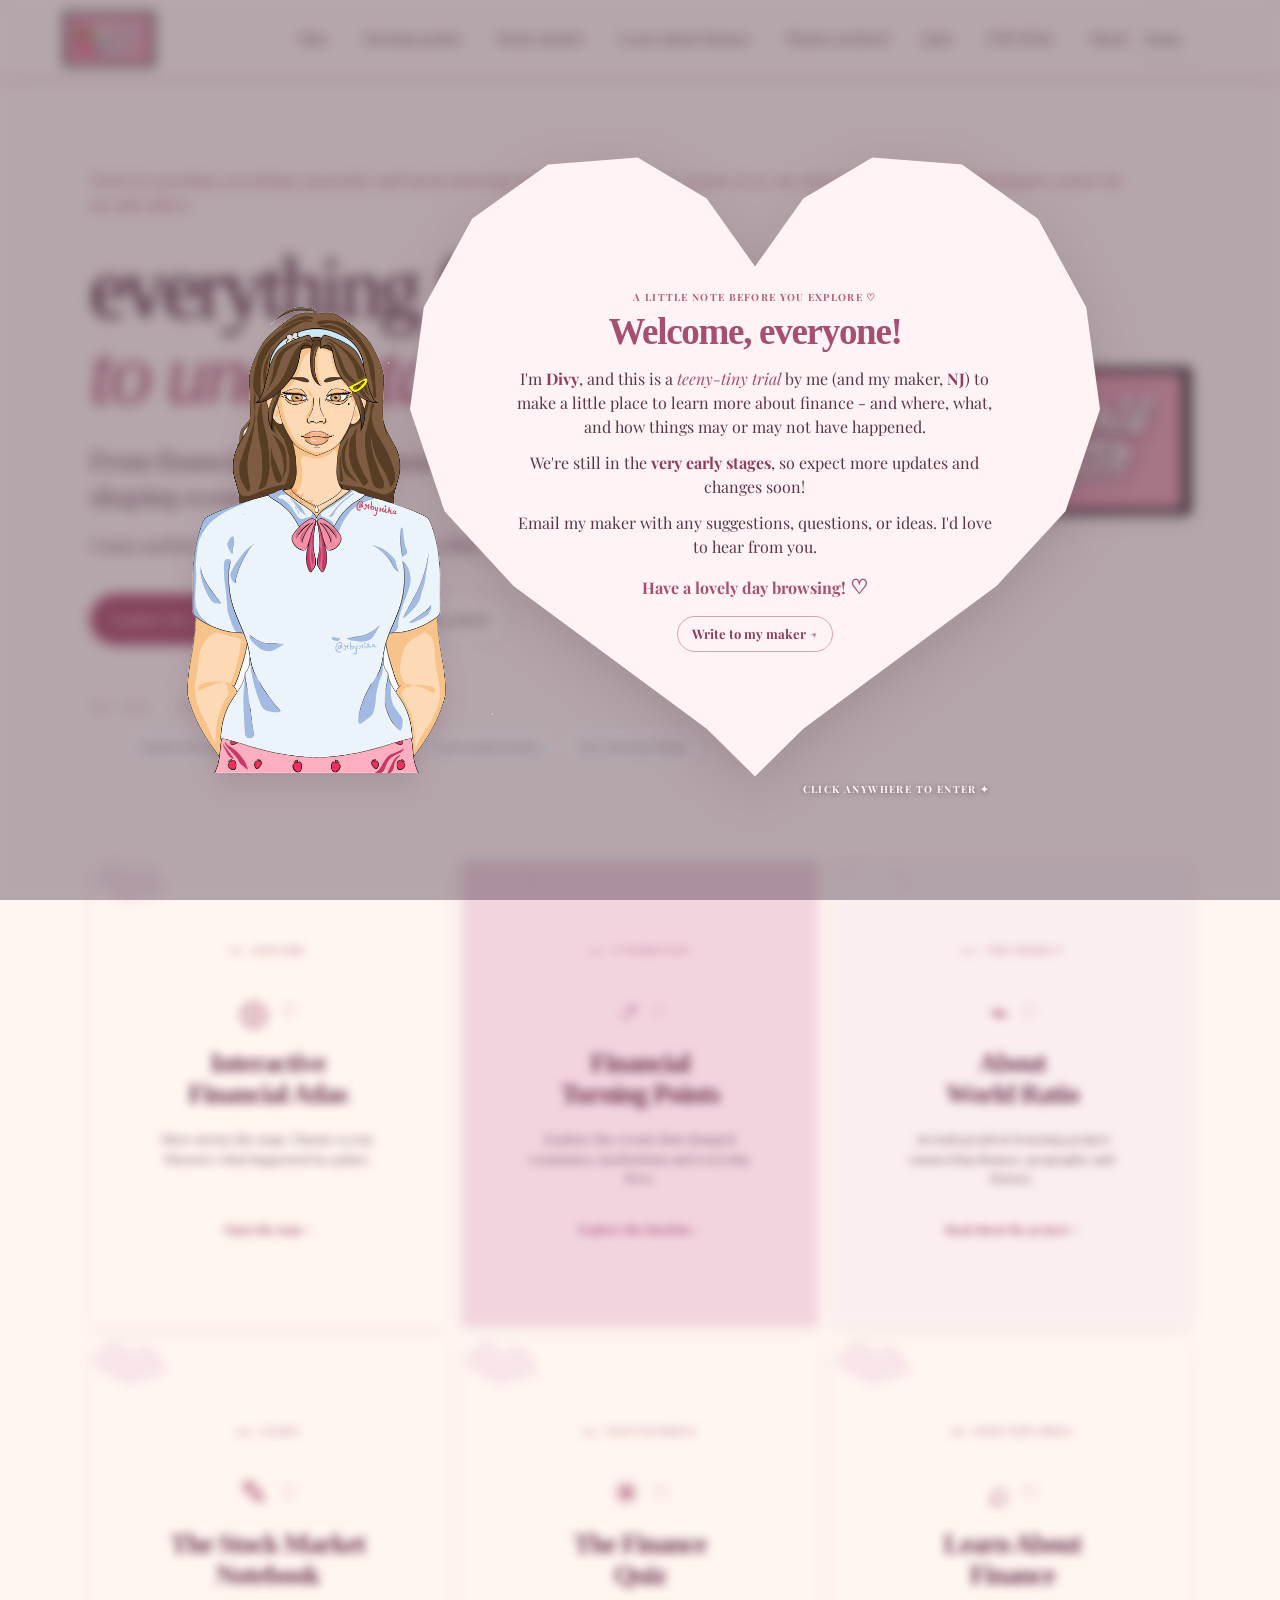
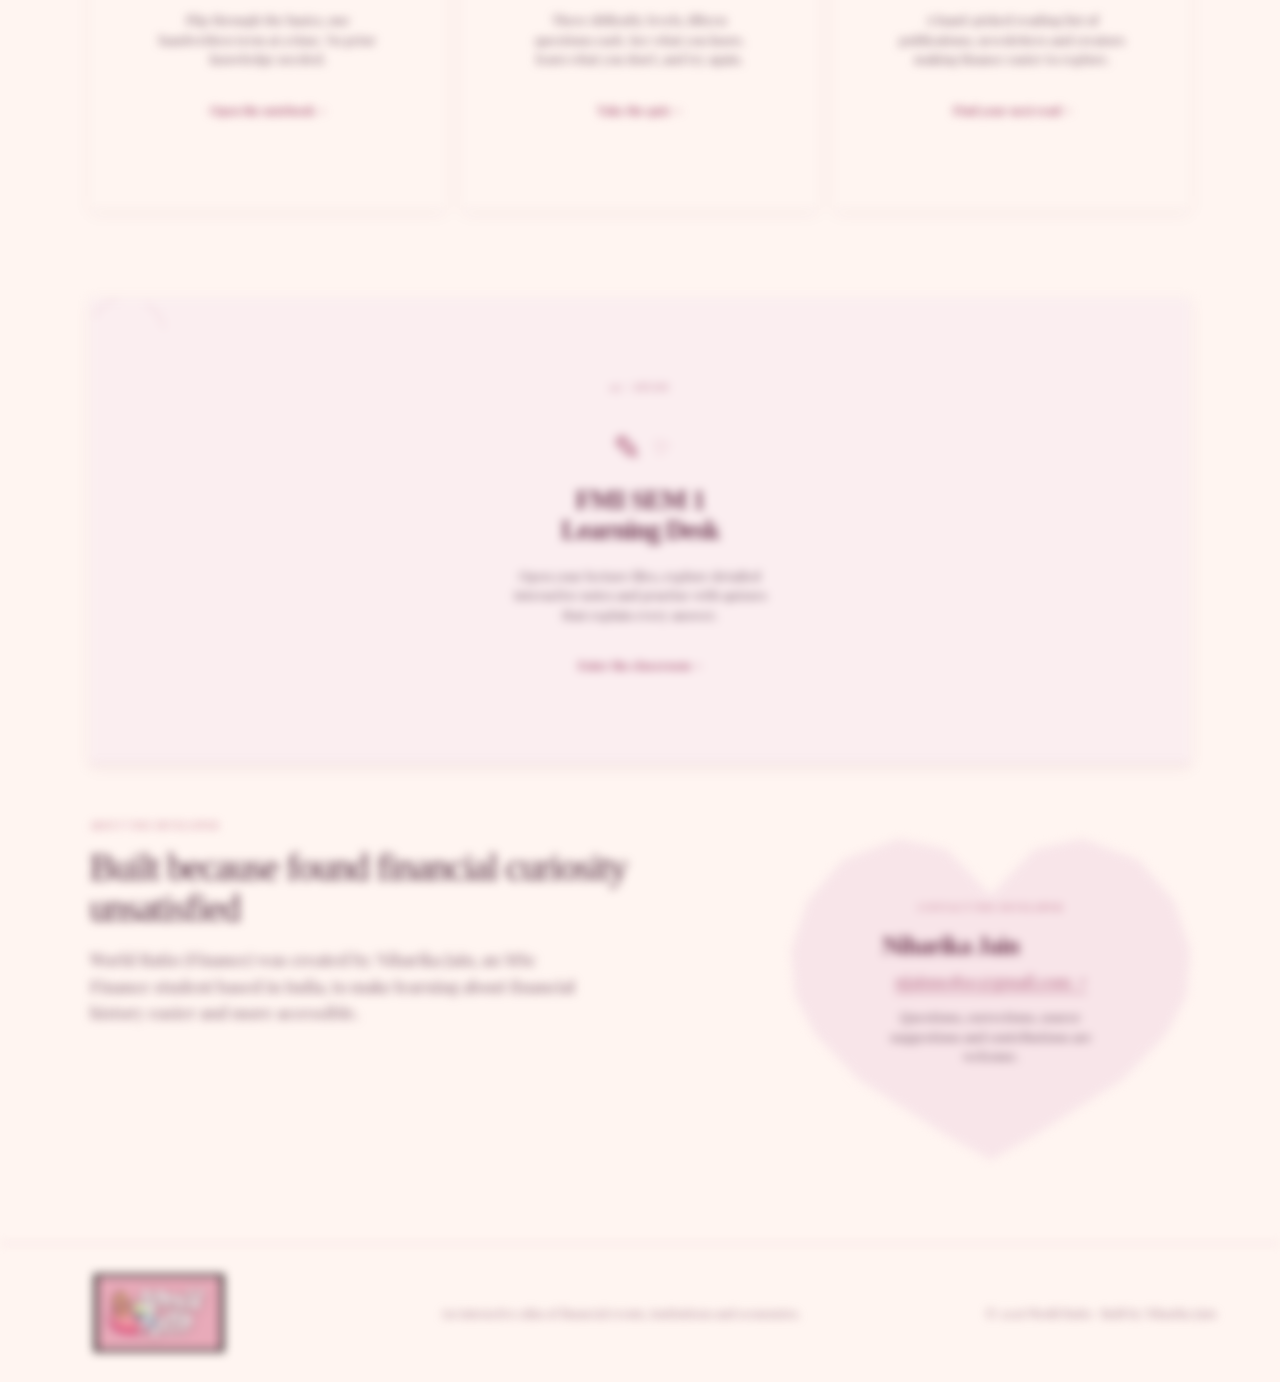
==== commit d82e8192: "Add FMI SEM1 to World Ratio navigation and home" ====
--- a/index.html
+++ b/index.html
@@ -13,7 +13,7 @@
   <link rel="preconnect" href="https://unpkg.com">
   <link rel="preconnect" href="https://{s}.basemaps.cartocdn.com">
   <link rel="stylesheet" href="https://unpkg.com/leaflet@1.9.4/dist/leaflet.css" integrity="sha256-p4NxAoJBhIIN+hmNHrzRCf9tD/miZyoHS5obTRR9BMY=" crossorigin="">
-  <link rel="stylesheet" href="css/style.css?v=photo-album-expanded-flip-2">
+  <link rel="stylesheet" href="css/style.css?v=quicklink-routing-2">
 </head>
 <body>
 
@@ -69,6 +69,7 @@
       <a href="#learn-finance" data-nav="learn-finance">Learn about finance</a>
       <a href="#photos-archival" data-nav="photos-archival">Photos archival</a>
       <a href="#quiz" data-nav="quiz">Quiz</a>
+      <a href="fmi-sem1.html">FMI SEM1</a>
       <a href="#about" data-nav="about">About</a>
     </nav>
     <a class="header-home" href="#home">Home <span aria-hidden="true">↗</span></a>
@@ -135,6 +136,7 @@
           <span class="feature-link">Find your next read ↗</span>
         </a>
       </div>
+      <a class="feature-card feature-learning" href="fmi-sem1.html"><div class="feature-number">07 / STUDY</div><div class="feature-icon">✎</div><h2>FMI SEM 1<br>Learning Desk</h2><p>Open your lecture files, explore detailed interactive notes and practise with quizzes that explain every answer.</p><span class="feature-link">Enter the classroom ↗</span></a>
       <section class="home-bottom">
         <div>
           <div class="eyebrow">ABOUT THE DEVELOPER</div>
@@ -664,9 +666,13 @@
     (function () {
       function displaySelectedPage() {
         var requested = (window.location.hash || "#home").slice(1);
-        var selected = document.getElementById(requested);
-        if (!selected || !selected.classList.contains("view")) {
+        var target = document.getElementById(requested);
+        var selected = target && target.classList.contains("view")
+          ? target
+          : target && target.closest(".view");
+        if (!selected) {
           selected = document.getElementById("home");
+          target = selected;
         }
         document.querySelectorAll("main .view").forEach(function (page) {
           page.classList.toggle("active", page === selected);
@@ -674,6 +680,16 @@
         });
         document.querySelectorAll("[data-nav]").forEach(function (link) {
           link.classList.toggle("active", link.getAttribute("data-nav") === selected.id);
+        });
+        // Allow the selected page to become visible before jumping to its subsection.
+        window.requestAnimationFrame(function () {
+          window.requestAnimationFrame(function () {
+            if (target && target !== selected) {
+              target.scrollIntoView({ behavior: "smooth", block: "start" });
+            } else {
+              window.scrollTo({ top: 0, behavior: "smooth" });
+            }
+          });
         });
       }
       window.addEventListener("hashchange", displaySelectedPage);
--- a/css/style.css
+++ b/css/style.css
@@ -2,7 +2,7 @@
 @font-face{font-family:"Splatink";src:url("../assets/fonts/Splatink.woff2") format("woff2");font-weight:normal;font-style:normal;font-display:swap;}
 :root{--ink:#F4F2FA;--bg:#171052;--bg-deep:#100B3B;--panel:#211A68;--panel-2:#2B2477;--muted:#F4F2FA;--muted-2:#D4D0E6;--line:rgba(244,242,250,.2);--gold:#FAF5B1;--red:#E18A91;--teal:#8FC7B5;--blue:#9DAFEA;--serif:"Times New Roman",Times,serif;--brand:"Splatink","Times New Roman",serif}
 *{box-sizing:border-box}html{scroll-behavior:smooth}body{margin:0;background:var(--bg);color:var(--ink);font-family:var(--serif);font-size:17px;line-height:1.55}a{color:inherit;text-decoration:none}button,input,select{font:inherit}button,a{ -webkit-tap-highlight-color:transparent}.site-header{height:78px;padding:0 clamp(20px,5vw,76px);display:flex;align-items:center;justify-content:space-between;border-bottom:1px solid var(--line);background:rgba(23,16,82,.96);position:sticky;top:0;z-index:1000;backdrop-filter:blur(12px)}.wordmark,.footer-brand{font-family:var(--brand);font-size:26px;letter-spacing:.025em;font-weight:700}.wordmark-dot,.footer-brand span{color:var(--gold)}.top-nav{display:flex;gap:34px;color:var(--muted);font-size:15px}.top-nav a:hover,.top-nav a.active{color:var(--ink)}.header-home{font-size:14px;border:1px solid var(--line);padding:8px 14px;border-radius:2px}.header-home span{color:var(--gold);margin-left:6px}.view{display:none;min-height:70vh}.view.active{display:block}.home-view{padding:0 clamp(20px,7vw,112px)}.hero{padding:clamp(70px,10vw,138px) 0 76px;max-width:900px}.hero-kicker,.eyebrow,.feature-number,.hero-footnote,.source-note,.timeline-hint,.year-labels,.map-legend,.turning-count{font-family:var(--serif);text-transform:uppercase;letter-spacing:.09em;font-size:10px}.hero-kicker{color:var(--gold);display:flex;align-items:center;gap:12px}.kicker-line{width:32px;height:1px;background:var(--gold)}.hero-title{font-size:clamp(58px,9vw,116px);line-height:.92;letter-spacing:-.055em;font-weight:400;margin:30px 0 24px}.hero-title em{color:var(--gold);font-weight:400}.hero-subtitle{font-size:clamp(20px,2.3vw,27px);margin:0 0 14px;color:var(--ink)}.hero-copy{max-width:550px;color:var(--muted);font-size:18px}.hero-actions{display:flex;gap:14px;flex-wrap:wrap;margin-top:34px}.button{display:inline-flex;align-items:center;justify-content:center;gap:18px;padding:13px 20px;border:1px solid var(--line);font-size:15px;transition:.2s}.button-primary{background:var(--ink);color:var(--bg);border-color:var(--ink)}.button-primary:hover{background:var(--gold);border-color:var(--gold)}.button-outline:hover{border-color:var(--gold);color:var(--gold)}.button-small{padding:9px 13px;font-size:14px}.hero-footnote{color:var(--muted-2);margin-top:54px}.hero-footnote span{padding:0 9px;color:var(--gold)}.home-grid{display:grid;grid-template-columns:repeat(3,1fr);gap:14px;padding-bottom:90px}.feature-card{min-height:300px;padding:26px;border:1px solid var(--line);background:var(--bg-deep);display:flex;flex-direction:column;transition:.25s}.feature-card:hover{transform:translateY(-4px);border-color:var(--gold)}.feature-turning{background:#211A68}.feature-about{background:#1C185B}.feature-number{color:var(--muted-2)}.feature-icon{font-size:34px;color:var(--gold);margin-top:25px}.feature-card h2{font-size:31px;line-height:1.04;font-weight:400;margin:12px 0}.feature-card p{color:var(--muted);font-size:16px;max-width:270px}.feature-link{margin-top:auto;padding-top:18px;color:var(--gold);font-size:14px}.home-bottom{border-top:1px solid var(--line);padding:54px 0 76px;display:grid;grid-template-columns:1.2fr .8fr;gap:8vw}.eyebrow{color:var(--gold)}.home-bottom h2{font-size:38px;line-height:1.08;font-weight:400;margin:14px 0}.home-bottom p,.contact-card p{color:var(--muted);max-width:490px}.contact-card{border-left:1px solid var(--line);padding-left:32px}.contact-card h3{font-size:25px;font-weight:400;margin:12px 0 2px}.contact-card a,.about-contact a{color:var(--gold);text-decoration:underline;text-underline-offset:4px}.page-heading{padding:52px clamp(20px,5vw,76px) 30px;display:flex;justify-content:space-between;align-items:end;gap:20px}.page-heading h1{font-size:clamp(42px,6vw,68px);font-weight:400;line-height:1;margin:12px 0}.page-heading p{color:var(--muted);margin:0}.atlas-toolbar{padding:0 clamp(20px,5vw,76px) 18px;display:flex;justify-content:space-between;gap:16px;align-items:center}.location-search{display:flex;align-items:center;gap:10px;background:var(--bg-deep);border:1px solid var(--line);padding:0 10px;width:min(480px,100%);height:46px}.location-search>span{font-size:22px;color:var(--gold)}.location-search input{background:transparent;border:0;outline:0;color:var(--ink);width:100%;min-width:0;font-size:15px}.location-search input::placeholder{color:var(--muted-2)}.location-search button{background:var(--panel-2);color:var(--ink);border:0;padding:6px 13px;cursor:pointer}.layer-controls{display:flex;gap:18px;color:var(--muted);font-size:14px}.toggle-label{display:flex;align-items:center;gap:7px;cursor:pointer}.toggle-label input{accent-color:var(--gold)}.map-shell{position:relative;margin:0 clamp(20px,5vw,76px);border:1px solid var(--line);background:#100f27}.map-shell #map{height:min(58vh,570px);min-height:360px;background:#11102a}.leaflet-container{background:#503CBA!important;font-family:var(--serif)}.leaflet-tile-pane{filter:none}.leaflet-control-attribution{font-family:Arial,sans-serif!important;font-size:10px!important;background:rgba(16,11,59,.8)!important;color:#ddd!important}.leaflet-control-attribution a{color:#d9ca9c!important}.leaflet-bar a{background:#171052!important;color:#FFFAF0!important;border-color:#49417e!important}.map-legend{position:absolute;z-index:500;bottom:15px;left:15px;display:flex;gap:12px;flex-wrap:wrap;background:rgba(16,11,59,.91);padding:10px 12px;color:var(--muted);font-size:9px}.legend-dot{display:inline-block;width:7px;height:7px;border-radius:50%;margin-right:5px}.legend-dot.crisis{background:var(--red)}.legend-dot.policy{background:var(--gold)}.legend-dot.global{background:var(--teal)}.legend-dot.institution{background:var(--blue)}.custom-marker{width:13px;height:13px;border-radius:50%;border:2px solid #FFFAF0;box-shadow:0 0 0 4px rgba(255,250,240,.15)}.custom-marker.crisis{background:var(--red)}.custom-marker.policy{background:var(--gold)}.custom-marker.global{background:var(--teal)}.custom-marker.institution{background:var(--blue);width:11px;height:11px}.timeline-panel{margin:18px clamp(20px,5vw,76px) 0;padding:23px 25px;background:var(--bg-deep);border:1px solid var(--line)}.timeline-top{display:flex;justify-content:space-between;align-items:center}.timeline-hint{color:var(--muted-2);margin:4px 0 0;text-transform:none;letter-spacing:0;font-size:11px}.selected-year{font-size:34px;color:var(--gold);font-variant-numeric:tabular-nums}.year-slider{width:100%;margin:22px 0 8px;accent-color:var(--gold);cursor:pointer}.year-labels{display:flex;justify-content:space-between;color:var(--muted-2);font-size:9px}.timeline-actions{display:flex;gap:20px;margin-top:16px}.text-button{border:0;background:transparent;color:var(--muted);font-size:13px;cursor:pointer;padding:0}.text-button:hover{color:var(--gold)}.atlas-results{padding:44px clamp(20px,5vw,76px) 54px}.results-heading{display:flex;justify-content:space-between;align-items:end;margin-bottom:18px}.results-heading h2{font-size:30px;font-weight:400;margin:6px 0 0}.results-heading select{background:var(--bg-deep);color:var(--ink);border:1px solid var(--line);padding:9px 12px}.event-list{display:grid;grid-template-columns:repeat(2,1fr);gap:12px}.event-card{border:1px solid var(--line);background:rgba(16,11,59,.45);padding:20px;cursor:pointer;transition:.2s}.event-card:hover{border-color:var(--gold);background:rgba(43,36,119,.55)}.event-card-top{display:flex;justify-content:space-between;gap:10px;align-items:center}.event-date{font-family:var(--serif);font-size:10px;color:var(--muted-2)}.event-tag{font-family:var(--serif);font-size:9px;text-transform:uppercase;letter-spacing:.08em;color:var(--gold);border:1px solid var(--line);padding:4px 7px}.event-card h3{font-size:23px;font-weight:400;line-height:1.15;margin:13px 0 7px}.event-place{color:var(--gold);font-size:13px}.event-card p{color:var(--muted);font-size:15px;margin:12px 0}.card-read{font-size:13px;color:var(--gold)}.location-status{color:var(--muted-2);font-size:13px;padding:17px 0 0}.source-note{margin:0 clamp(20px,5vw,76px) 35px;color:var(--muted-2);font-size:9px;line-height:1.8;text-transform:none;letter-spacing:.02em}.turning-view,.about-view{padding-bottom:45px}.turning-intro{margin:0 clamp(20px,5vw,76px) 28px;padding:24px 28px;background:var(--bg-deep);border-left:2px solid var(--gold);display:flex;justify-content:space-between;align-items:center;gap:20px}.turning-intro p{margin:0;max-width:760px;color:var(--muted);font-size:18px}.turning-count{color:var(--gold);white-space:nowrap}.turning-list{padding:0 clamp(20px,5vw,76px);display:grid;grid-template-columns:repeat(2,1fr);gap:13px}.turning-card{border:1px solid var(--line);padding:23px;background:rgba(16,11,59,.45);cursor:pointer}.turning-card:hover{border-color:var(--gold)}.turning-card .event-date{color:var(--gold)}.turning-card h2{font-size:27px;line-height:1.1;font-weight:400;margin:13px 0 8px}.turning-card p{color:var(--muted);font-size:15px}.turning-card .card-read{display:inline-block;margin-top:12px}.turning-detail{margin:30px clamp(20px,5vw,76px);padding:clamp(22px,4vw,42px);background:var(--bg-deep);border:1px solid var(--line)}.detail-back{background:none;border:0;color:var(--gold);padding:0;cursor:pointer;font-size:14px}.turning-detail h2{font-size:clamp(32px,5vw,50px);font-weight:400;line-height:1.05;margin:22px 0 10px}.detail-meta{color:var(--gold);font-family:var(--serif);font-size:10px;text-transform:uppercase;letter-spacing:.08em}.detail-lede{font-size:21px;color:var(--muted);max-width:850px}.detail-columns{display:grid;grid-template-columns:1fr 1fr;gap:32px;margin:28px 0}.detail-columns h3{font-size:23px;font-weight:400;margin:0 0 8px}.detail-columns p{color:var(--muted);margin:0}.event-timeline{border-top:1px solid var(--line);padding-top:22px}.event-timeline h3{font-size:24px;font-weight:400}.timeline-item{display:grid;grid-template-columns:120px 1fr;gap:16px;padding:14px 0;border-bottom:1px solid var(--line)}.timeline-item time{font-family:var(--serif);font-size:10px;color:var(--gold)}.timeline-item strong{font-weight:400;font-size:18px}.timeline-item p{margin:3px 0 0;color:var(--muted);font-size:14px}.source-links{display:flex;flex-wrap:wrap;gap:9px;margin-top:20px}.source-links a{font-size:13px;color:var(--gold);border:1px solid var(--line);padding:8px 10px}.about-content{margin:12px clamp(20px,7vw,112px) 50px;display:grid;grid-template-columns:.5fr 1.5fr;gap:7vw;align-items:start}.about-mark{font-family:var(--brand);font-size:clamp(70px,12vw,150px);line-height:1;color:var(--gold)}.about-mark span{color:var(--ink)}.about-content h2{font-size:38px;line-height:1.08;font-weight:400;margin:0 0 20px;max-width:700px}.about-content p{color:var(--muted);max-width:760px;font-size:18px}.about-contact{margin-top:35px;display:flex;flex-direction:column;gap:6px}.about-contact strong{font-size:22px;font-weight:400}.about-contact a{width:max-content}.method-card{margin:0 clamp(20px,7vw,112px);padding:26px 30px;border:1px solid var(--line);background:var(--bg-deep)}.method-card h2{font-size:30px;font-weight:400;margin:8px 0}.method-card p,.method-card li{color:var(--muted)}.site-footer{border-top:1px solid var(--line);padding:30px clamp(20px,5vw,76px);display:flex;justify-content:space-between;align-items:center;gap:20px;color:var(--muted-2);font-size:12px}.footer-brand{font-size:18px;color:var(--ink)}.site-footer p{margin:0}.modal{display:none;position:fixed;inset:0;z-index:2000;align-items:center;justify-content:center;padding:20px}.modal.open{display:flex}.modal-backdrop{position:absolute;inset:0;background:rgba(4,3,22,.82);backdrop-filter:blur(4px)}.modal-card{position:relative;z-index:1;width:min(720px,100%);max-height:88vh;overflow:auto;background:#100B3B;border:1px solid rgba(255,250,240,.25);padding:clamp(22px,4vw,40px)}.modal-close{position:absolute;right:17px;top:12px;border:0;background:none;color:var(--ink);font-size:30px;cursor:pointer}.modal-card h2{font-size:35px;line-height:1.05;font-weight:400;margin:16px 35px 8px 0}.modal-location{color:var(--gold);font-size:14px}.modal-card p{color:var(--muted)}.modal-section{margin-top:22px}.modal-section h3{font-size:21px;font-weight:400;margin:0 0 6px}.modal-sources{display:flex;flex-direction:column;gap:7px}.modal-sources a{color:var(--gold);font-size:14px;text-decoration:underline;text-underline-offset:3px}.modal-actions{display:flex;gap:12px;flex-wrap:wrap;margin-top:22px}.modal-actions button{background:var(--panel-2);color:var(--ink);border:1px solid var(--line);padding:9px 13px;cursor:pointer}.empty-state{padding:25px;border:1px dashed var(--line);color:var(--muted);grid-column:1/-1}.institution-popup{font-family:var(--serif);color:#171052}.institution-popup strong{font-size:15px}.institution-popup span{font-size:12px}.leaflet-popup-content-wrapper,.leaflet-popup-tip{background:#FFFAF0;color:#171052}
-@media(max-width:800px){.home-grid{grid-template-columns:1fr}.feature-card{min-height:240px}.home-bottom{grid-template-columns:1fr;gap:30px}.contact-card{border-left:0;border-top:1px solid var(--line);padding:25px 0 0}.top-nav{gap:14px;font-size:13px}.site-header{height:68px}.wordmark{font-size:20px}.atlas-toolbar{align-items:stretch;flex-direction:column}.layer-controls{justify-content:flex-end}.map-shell #map{height:52vh;min-height:330px}.event-list,.turning-list{grid-template-columns:1fr}.turning-intro{align-items:flex-start;flex-direction:column}.about-content{grid-template-columns:1fr;gap:20px}.about-mark{font-size:80px}.detail-columns{grid-template-columns:1fr}.site-footer{align-items:flex-start;flex-direction:column;gap:8px}.page-heading{align-items:flex-start}.page-heading .button{white-space:nowrap}.map-legend{font-size:8px;gap:8px}.timeline-panel{padding:18px}.results-heading{align-items:flex-start;gap:14px;flex-direction:column}}@media(max-width:480px){.top-nav a:nth-child(3){display:none}.header-home{font-size:12px;padding:6px 9px}.hero-title{font-size:58px}.hero-actions .button{width:100%}.timeline-actions{justify-content:space-between;gap:8px}.year-labels{font-size:8px}.timeline-item{grid-template-columns:86px 1fr}.page-heading h1{font-size:42px}.map-legend{position:static;background:#100B3B}.map-shell{display:flex;flex-direction:column}.map-shell #map{height:55vh}.modal{padding:8px}.modal-card{max-height:94vh}}
+@media(max-width:800px){.home-grid{grid-template-columns:1fr}.feature-card{min-height:240px}.home-bottom{grid-template-columns:1fr;gap:30px}.contact-card{border-left:0;border-top:1px solid var(--line);padding:25px 0 0}.top-nav{gap:14px;font-size:13px}.site-header{height:68px}.wordmark{font-size:20px}.atlas-toolbar{align-items:stretch;flex-direction:column}.layer-controls{justify-content:flex-end}.map-shell #map{height:52vh;min-height:330px}.event-list,.turning-list{grid-template-columns:1fr}.turning-intro{align-items:flex-start;flex-direction:column}.about-content{grid-template-columns:1fr;gap:20px}.about-mark{font-size:80px}.detail-columns{grid-template-columns:1fr}.site-footer{align-items:flex-start;flex-direction:column;gap:8px}.page-heading{align-items:flex-start}.page-heading .button{white-space:nowrap}.map-legend{font-size:8px;gap:8px}.timeline-panel{padding:18px}.results-heading{align-items:flex-start;gap:14px;flex-direction:column}}@media(max-width:480px){.header-home{font-size:12px;padding:6px 9px}.hero-title{font-size:58px}.hero-actions .button{width:100%}.timeline-actions{justify-content:space-between;gap:8px}.year-labels{font-size:8px}.timeline-item{grid-template-columns:86px 1fr}.page-heading h1{font-size:42px}.map-legend{position:static;background:#100B3B}.map-shell{display:flex;flex-direction:column}.map-shell #map{height:55vh}.modal{padding:8px}.modal-card{max-height:94vh}}
 
 
 /* World Ratio atlas palette */
@@ -1200,3 +1200,82 @@
     animation:notebookTurnPrev .68s cubic-bezier(.22,.72,.25,1) both;
   }
 }
+
+
+/* Mobile-only welcome layout: keep every line inside the heart's broad centre. */
+@media(max-width:700px){
+  .divy-welcome{
+    padding:10px 12px 18px;
+    overflow-y:auto;
+    -webkit-overflow-scrolling:touch;
+  }
+  .divy-welcome-inner{
+    width:100%;
+    min-height:min(820px,96svh);
+    min-height:min(820px,96vh);
+    align-items:flex-end;
+    justify-content:center;
+    padding-top:112px;
+    box-sizing:border-box;
+  }
+  .divy-character{
+    width:38%;
+    max-width:170px;
+    max-height:34%;
+    left:50%;
+    bottom:auto;
+    top:0;
+    transform:translateX(-50%);
+    object-position:bottom center;
+  }
+  .divy-heart{
+    width:min(100%,430px);
+    margin:0;
+    min-height:650px;
+    height:auto;
+  }
+  .divy-message{
+    width:72%;
+    max-width:300px;
+    padding:145px 0 105px;
+    box-sizing:border-box;
+    font-size:12px;
+    line-height:1.34;
+  }
+  .divy-kicker{
+    font-size:9px;
+    letter-spacing:.09em;
+    line-height:1.35;
+    margin-bottom:8px;
+  }
+  .divy-message h2{
+    font-size:23px;
+    line-height:1.08;
+    margin:0 0 12px;
+  }
+  .divy-message p{margin:8px 0}
+  .divy-signoff span{font-size:17px}
+  .divy-email{
+    max-width:100%;
+    box-sizing:border-box;
+    margin-top:5px;
+    padding:7px 11px;
+    font-size:12px;
+    white-space:normal;
+  }
+  .divy-dismiss-hint{
+    right:50%;
+    bottom:4px;
+    transform:translateX(50%);
+    width:max-content;
+    max-width:90%;
+    text-align:center;
+    font-size:9px;
+    letter-spacing:.1em;
+  }
+}
+
+
+/* Keep in-page quick-link destinations clear of the sticky site header. */
+main .view [id]{scroll-margin-top:96px}
+@media(max-width:800px){main .view [id]{scroll-margin-top:82px}}
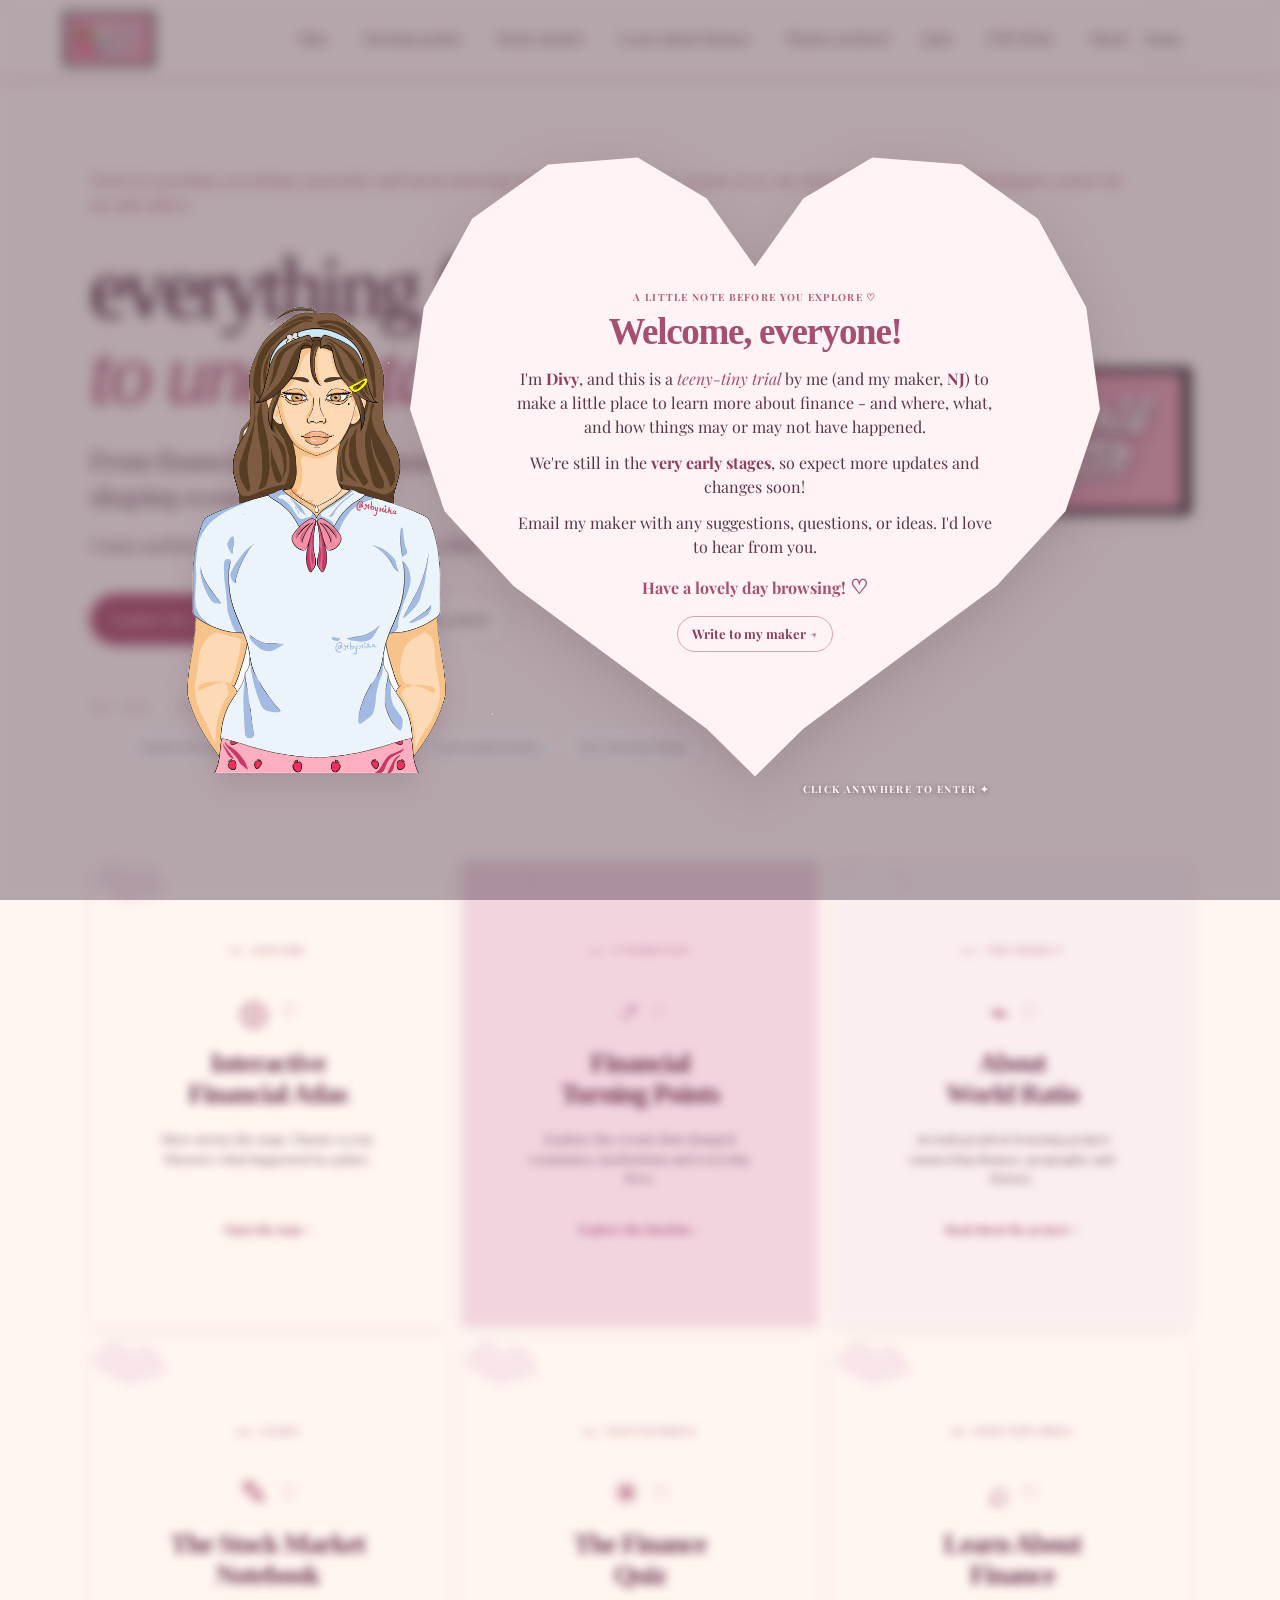
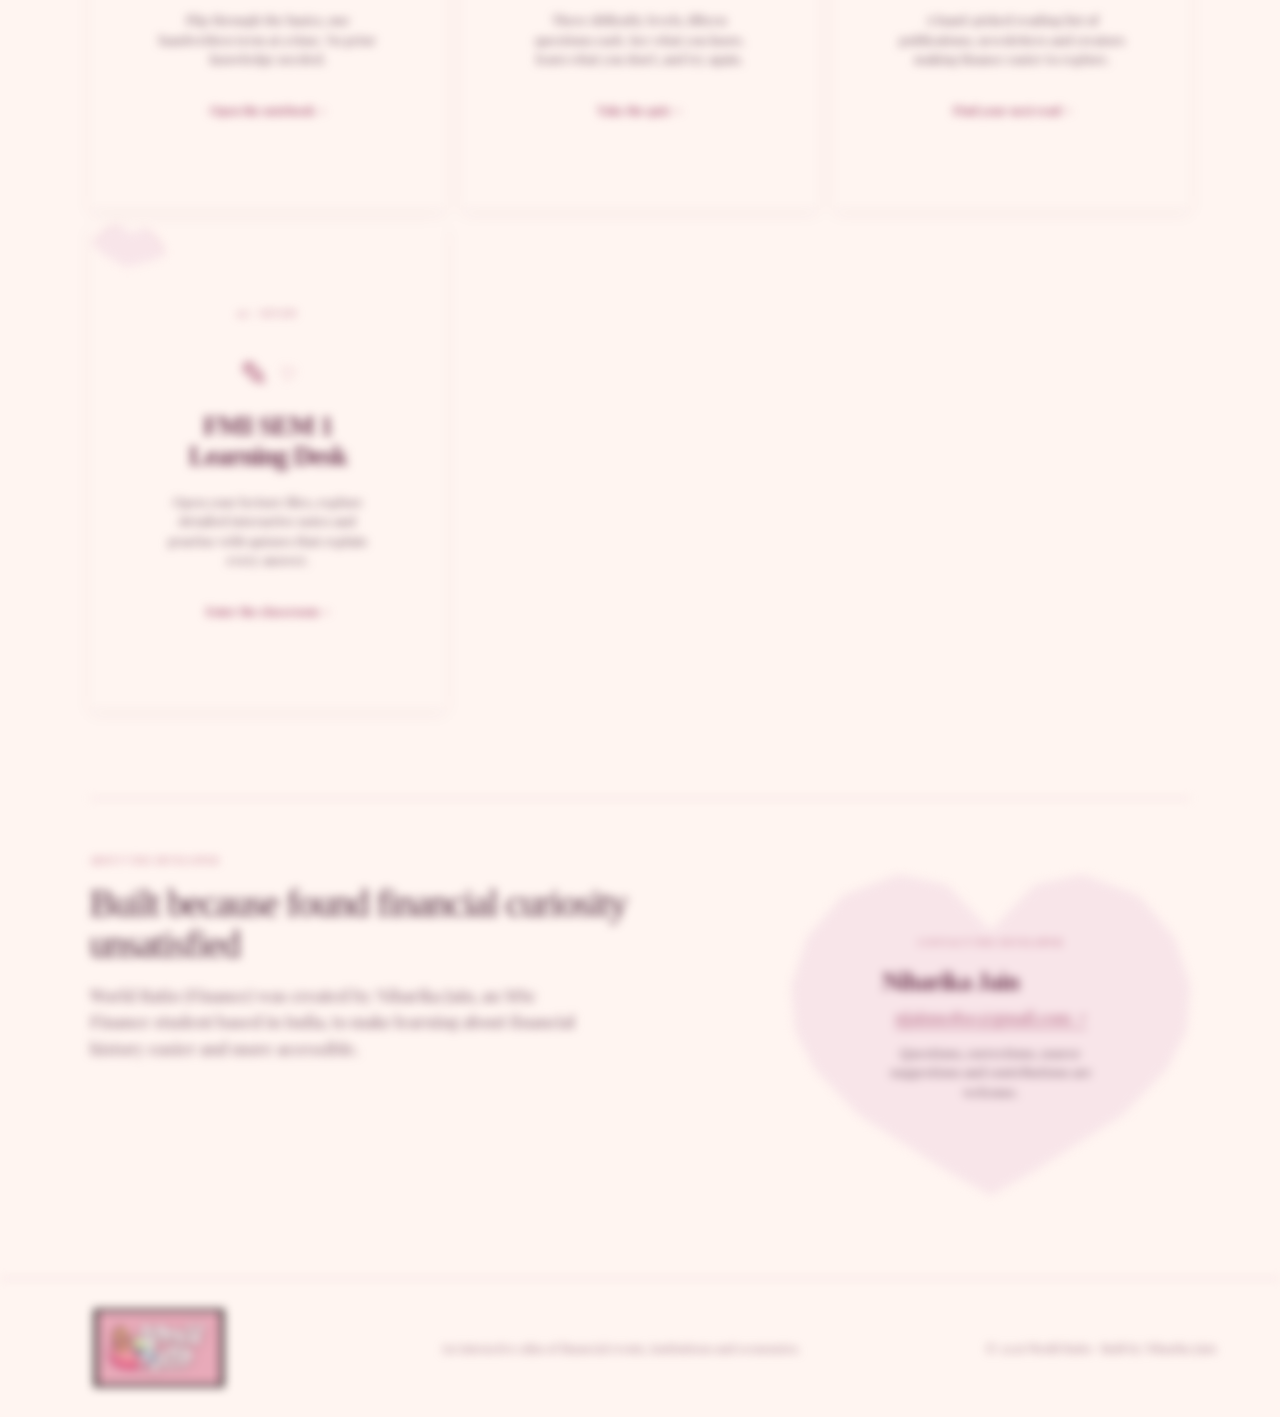
==== commit 85d6c0e8: "Move FMI learning card into homepage feature grid" ====
--- a/index.html
+++ b/index.html
@@ -135,8 +135,8 @@
           <p>A hand-picked reading list of publications, newsletters and creators making finance easier to explore.</p>
           <span class="feature-link">Find your next read ↗</span>
         </a>
-      </div>
       <a class="feature-card feature-learning" href="fmi-sem1.html"><div class="feature-number">07 / STUDY</div><div class="feature-icon">✎</div><h2>FMI SEM 1<br>Learning Desk</h2><p>Open your lecture files, explore detailed interactive notes and practise with quizzes that explain every answer.</p><span class="feature-link">Enter the classroom ↗</span></a>
+      </div>
       <section class="home-bottom">
         <div>
           <div class="eyebrow">ABOUT THE DEVELOPER</div>
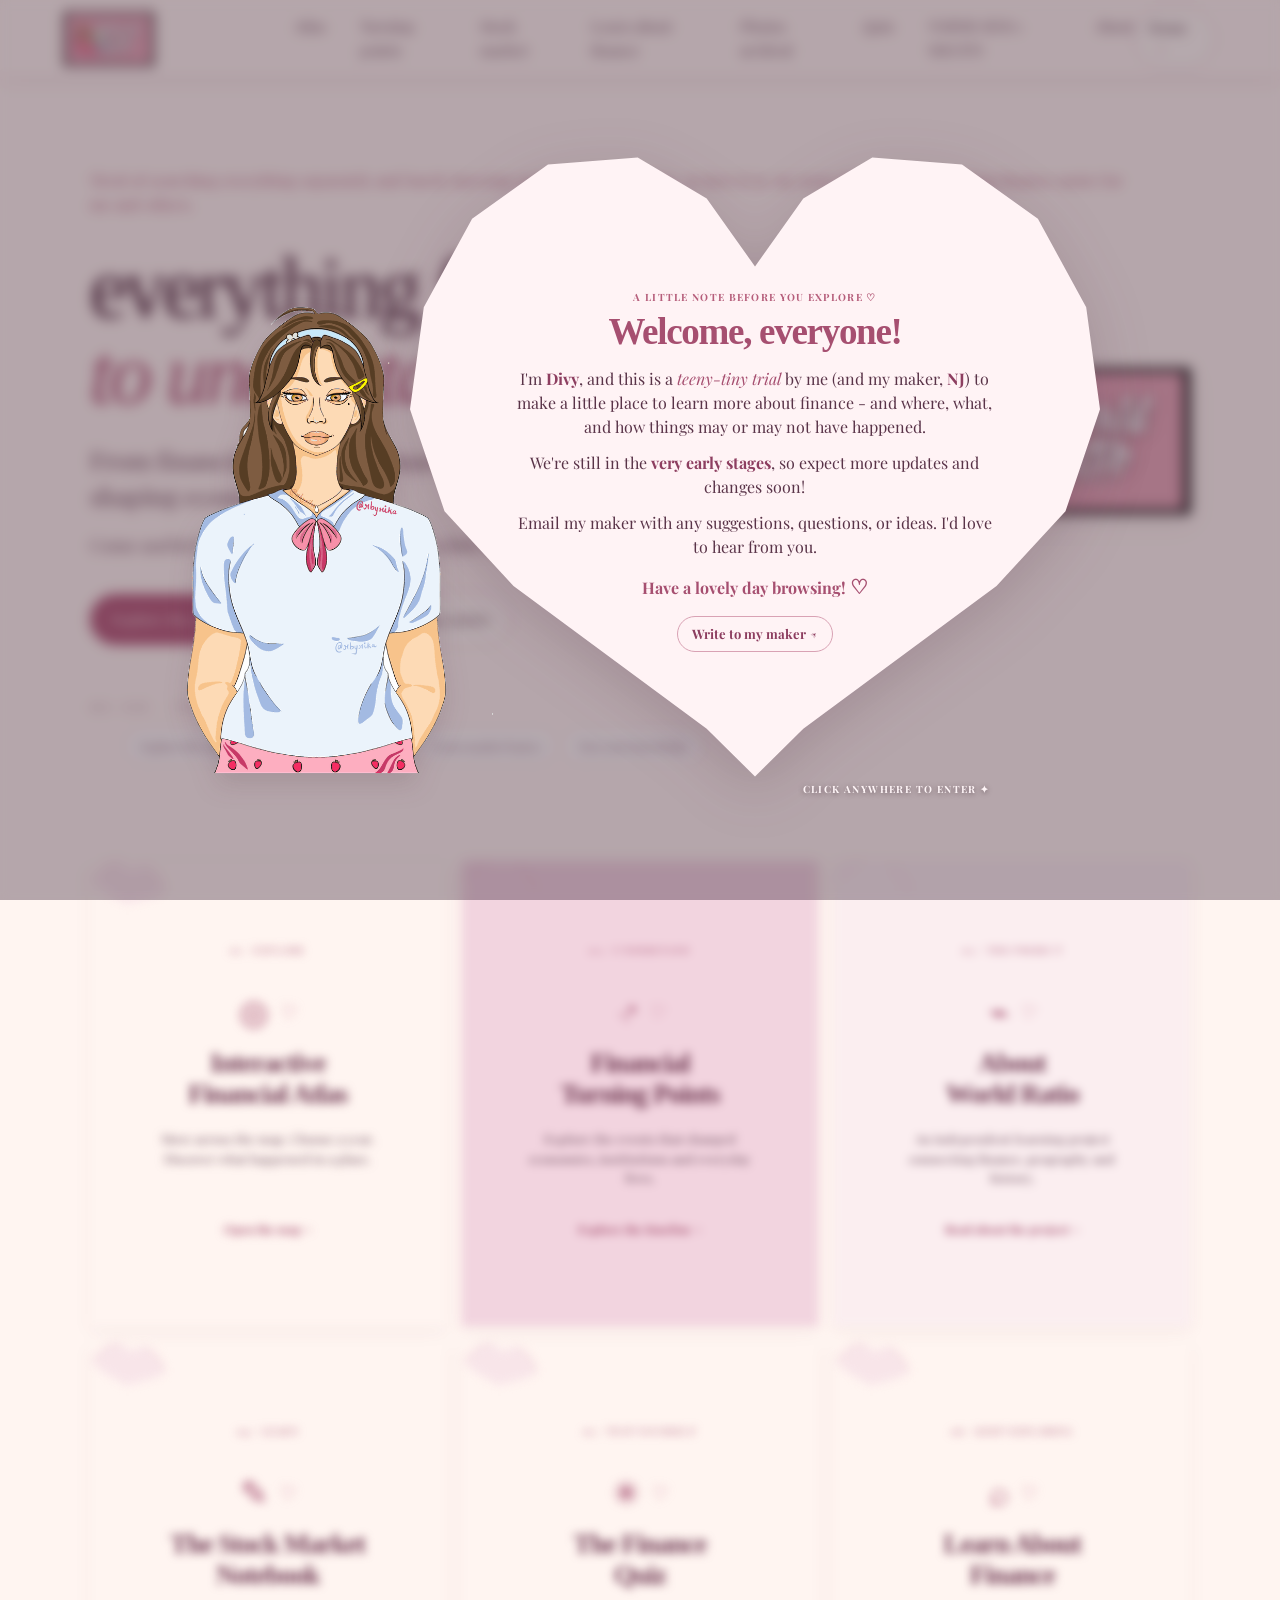
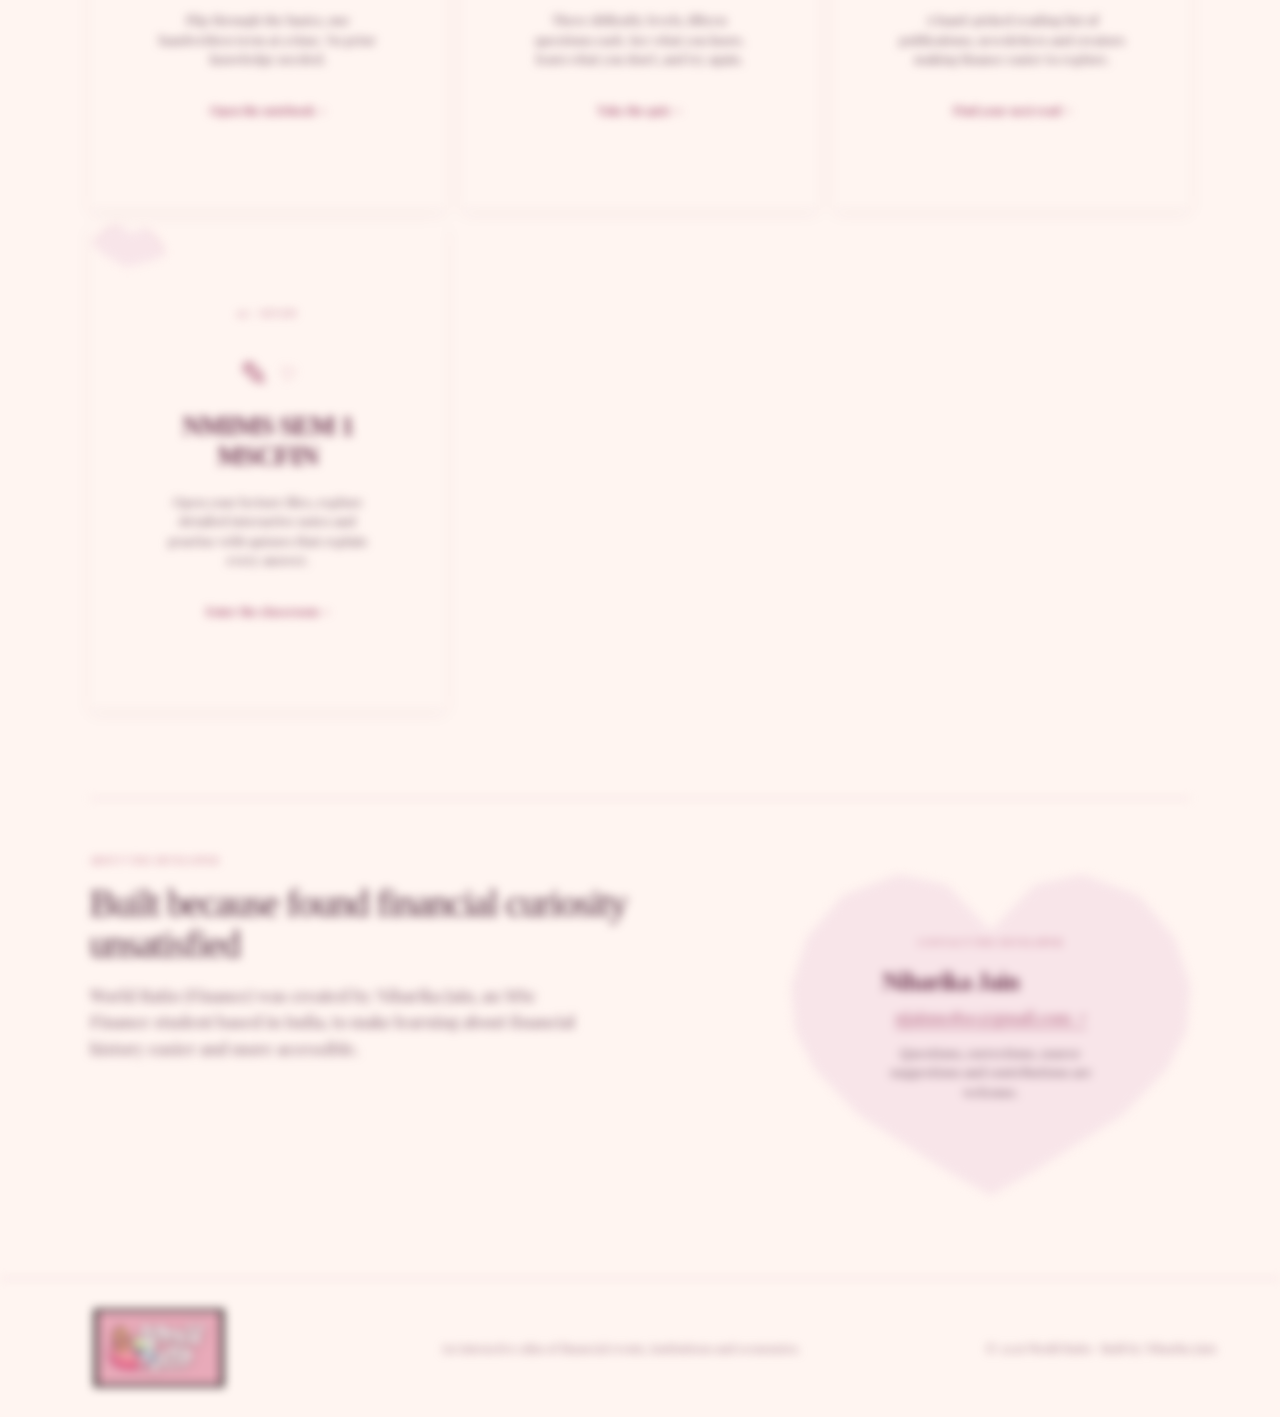
==== commit d5d64f7a: "Rename semester study navigation and homepage card" ====
--- a/index.html
+++ b/index.html
@@ -69,7 +69,7 @@
       <a href="#learn-finance" data-nav="learn-finance">Learn about finance</a>
       <a href="#photos-archival" data-nav="photos-archival">Photos archival</a>
       <a href="#quiz" data-nav="quiz">Quiz</a>
-      <a href="fmi-sem1.html">FMI SEM1</a>
+      <a href="fmi-sem1.html">NMIMS SEM 1 MSCFIN</a>
       <a href="#about" data-nav="about">About</a>
     </nav>
     <a class="header-home" href="#home">Home <span aria-hidden="true">↗</span></a>
@@ -135,7 +135,7 @@
           <p>A hand-picked reading list of publications, newsletters and creators making finance easier to explore.</p>
           <span class="feature-link">Find your next read ↗</span>
         </a>
-      <a class="feature-card feature-learning" href="fmi-sem1.html"><div class="feature-number">07 / STUDY</div><div class="feature-icon">✎</div><h2>FMI SEM 1<br>Learning Desk</h2><p>Open your lecture files, explore detailed interactive notes and practise with quizzes that explain every answer.</p><span class="feature-link">Enter the classroom ↗</span></a>
+      <a class="feature-card feature-learning" href="fmi-sem1.html"><div class="feature-number">07 / STUDY</div><div class="feature-icon">✎</div><h2>NMIMS SEM 1<br>MSCFIN</h2><p>Open your lecture files, explore detailed interactive notes and practise with quizzes that explain every answer.</p><span class="feature-link">Enter the classroom ↗</span></a>
       </div>
       <section class="home-bottom">
         <div>
